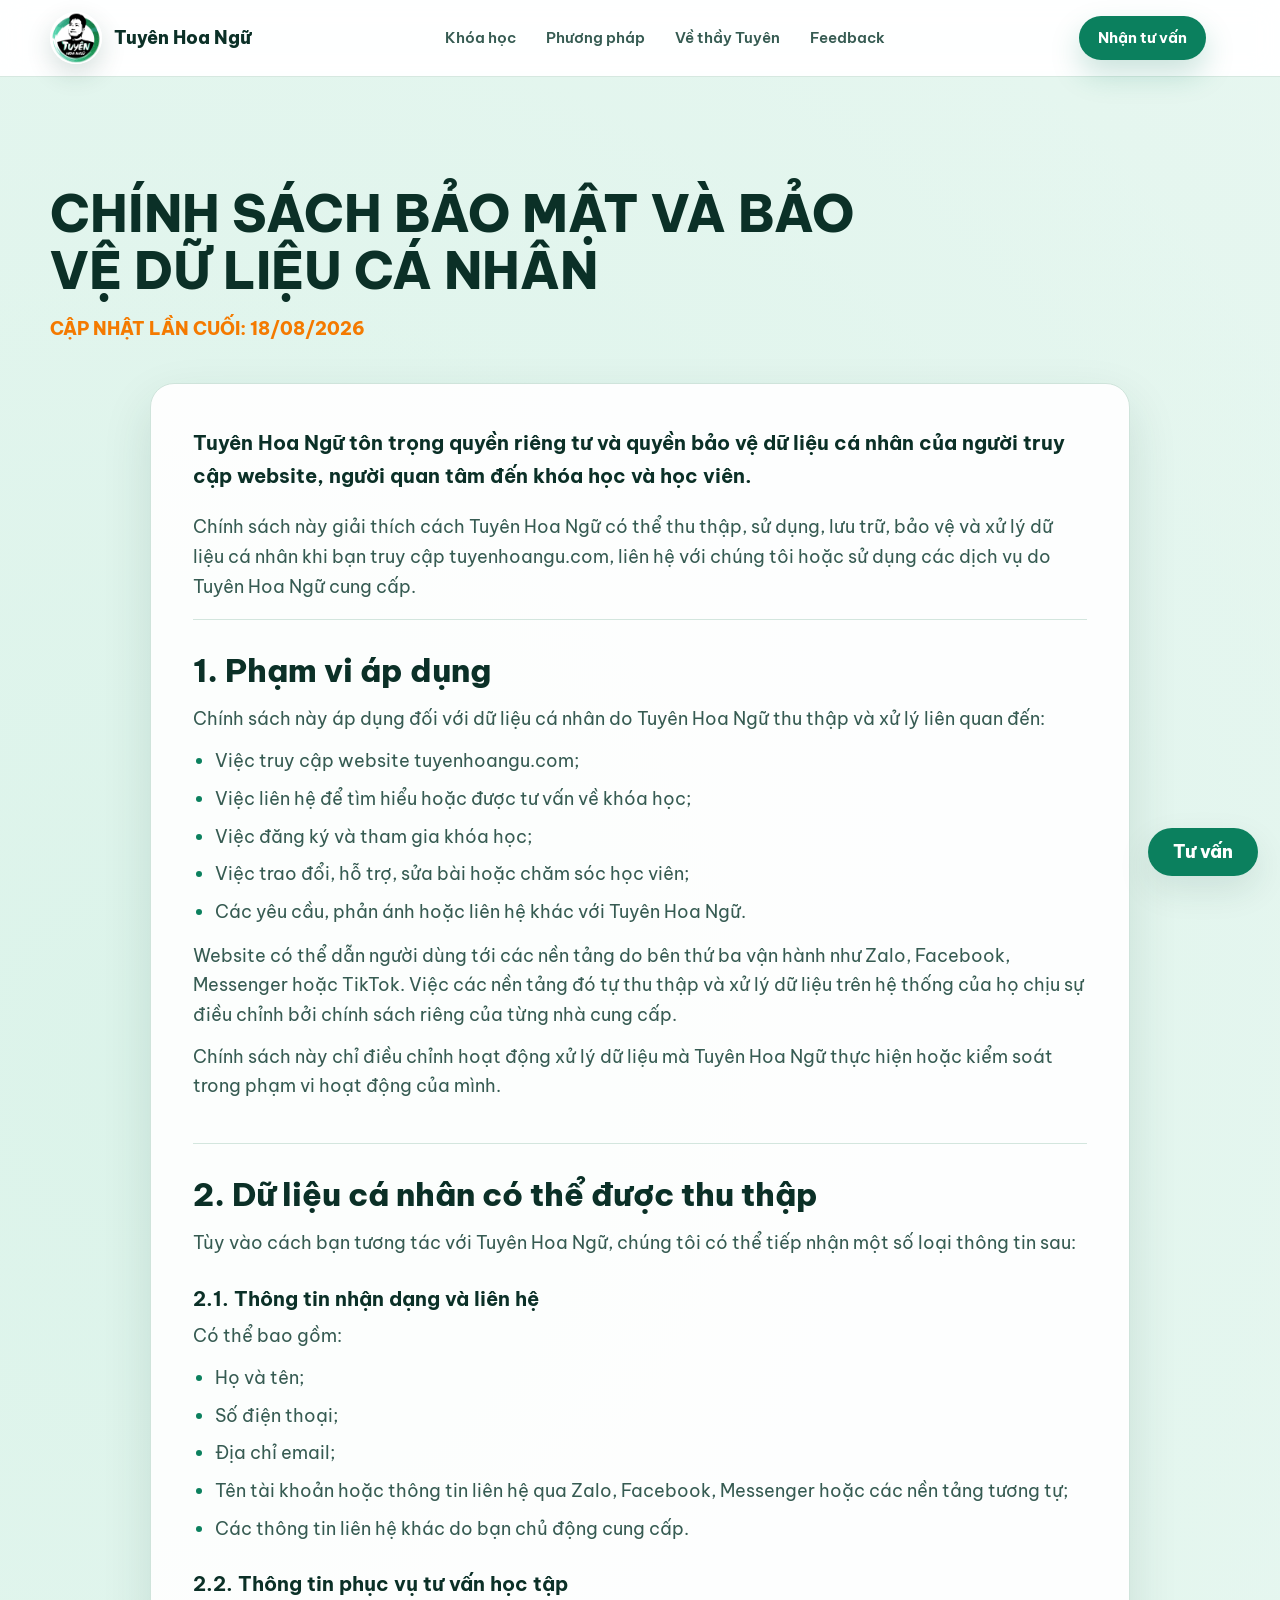
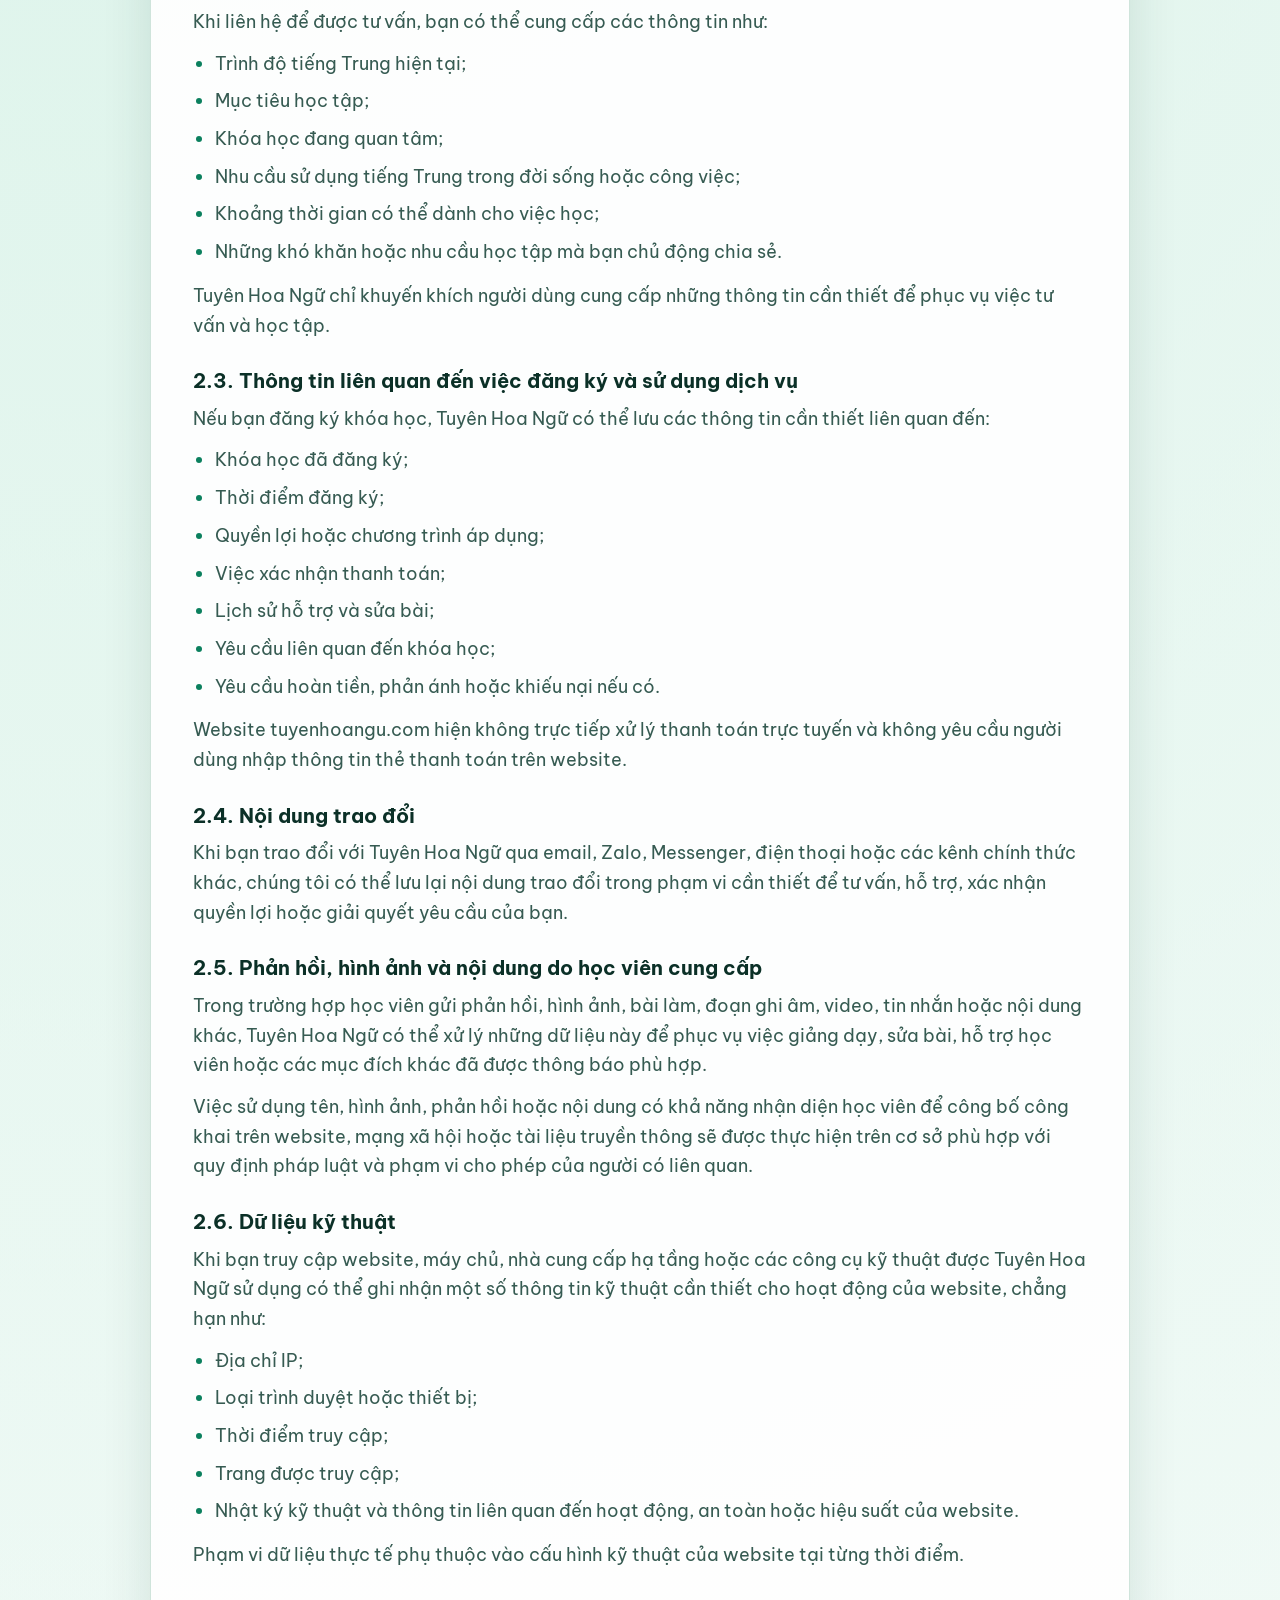
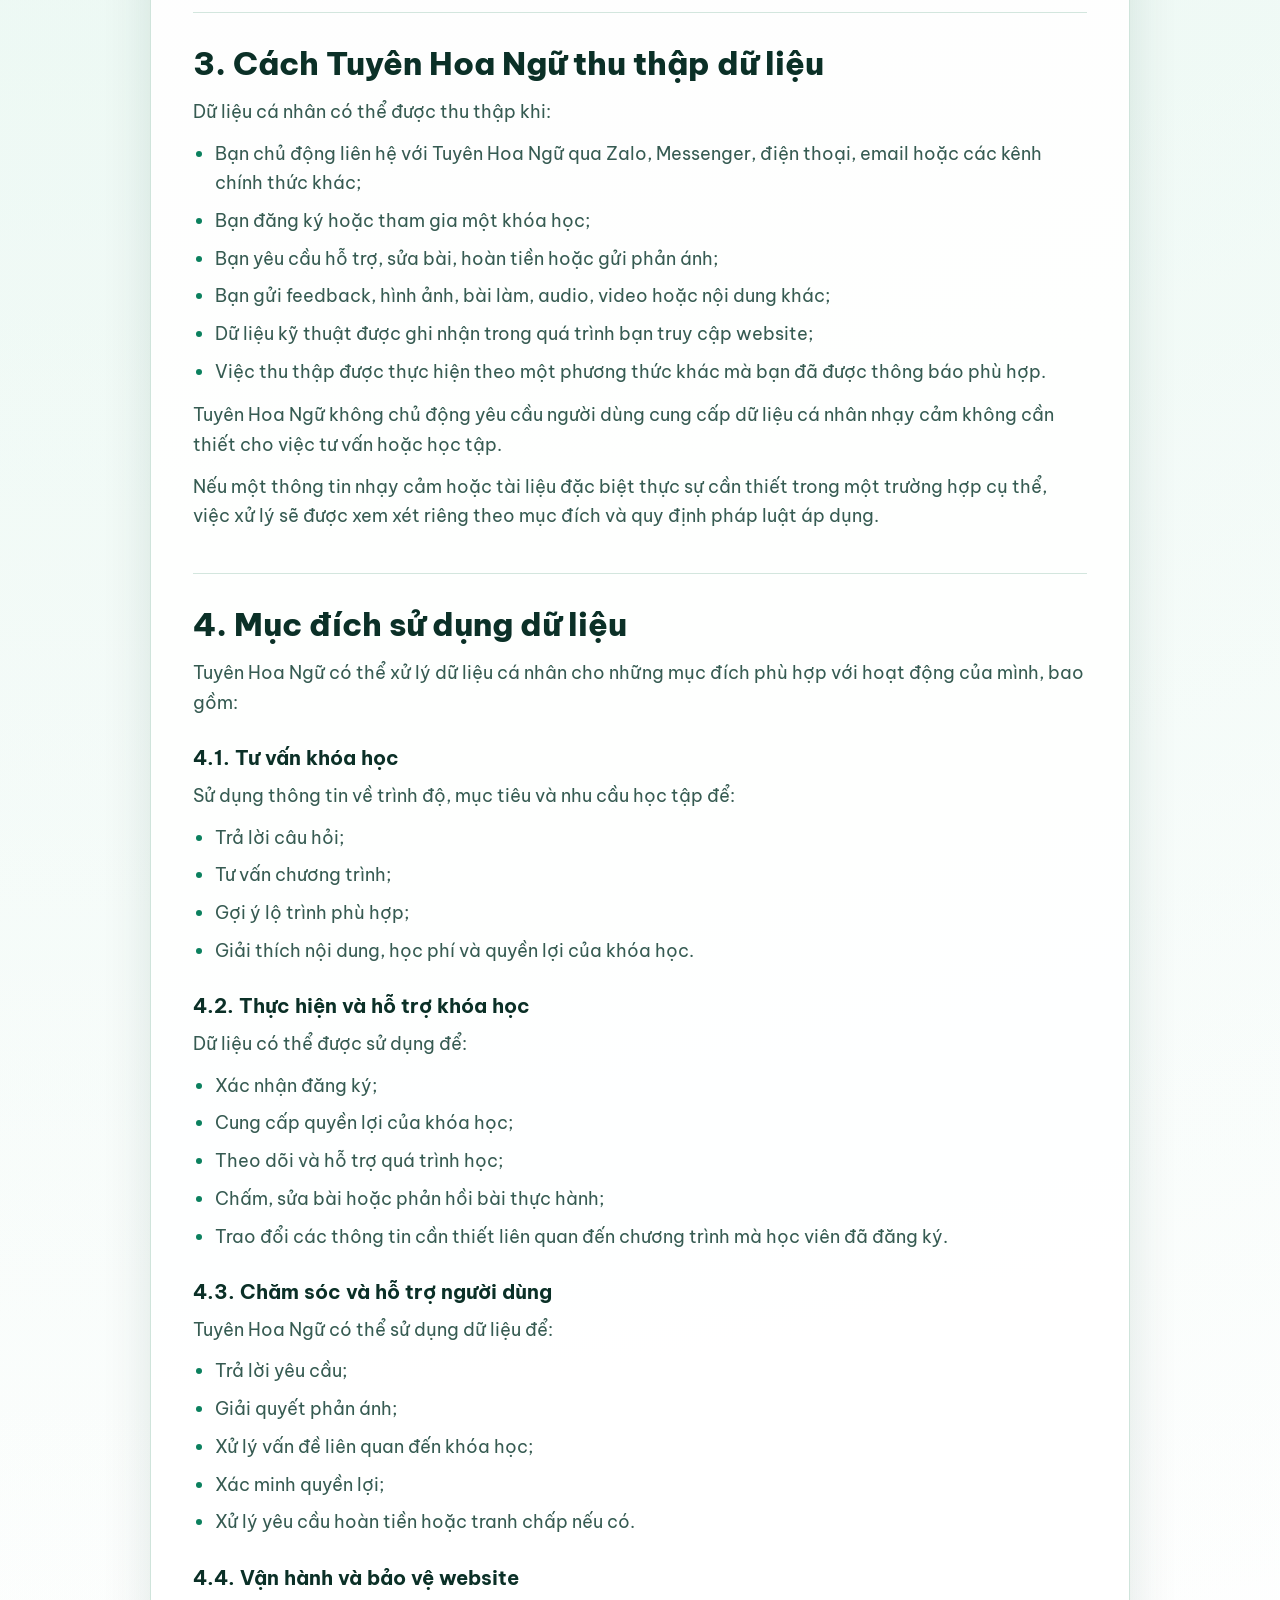
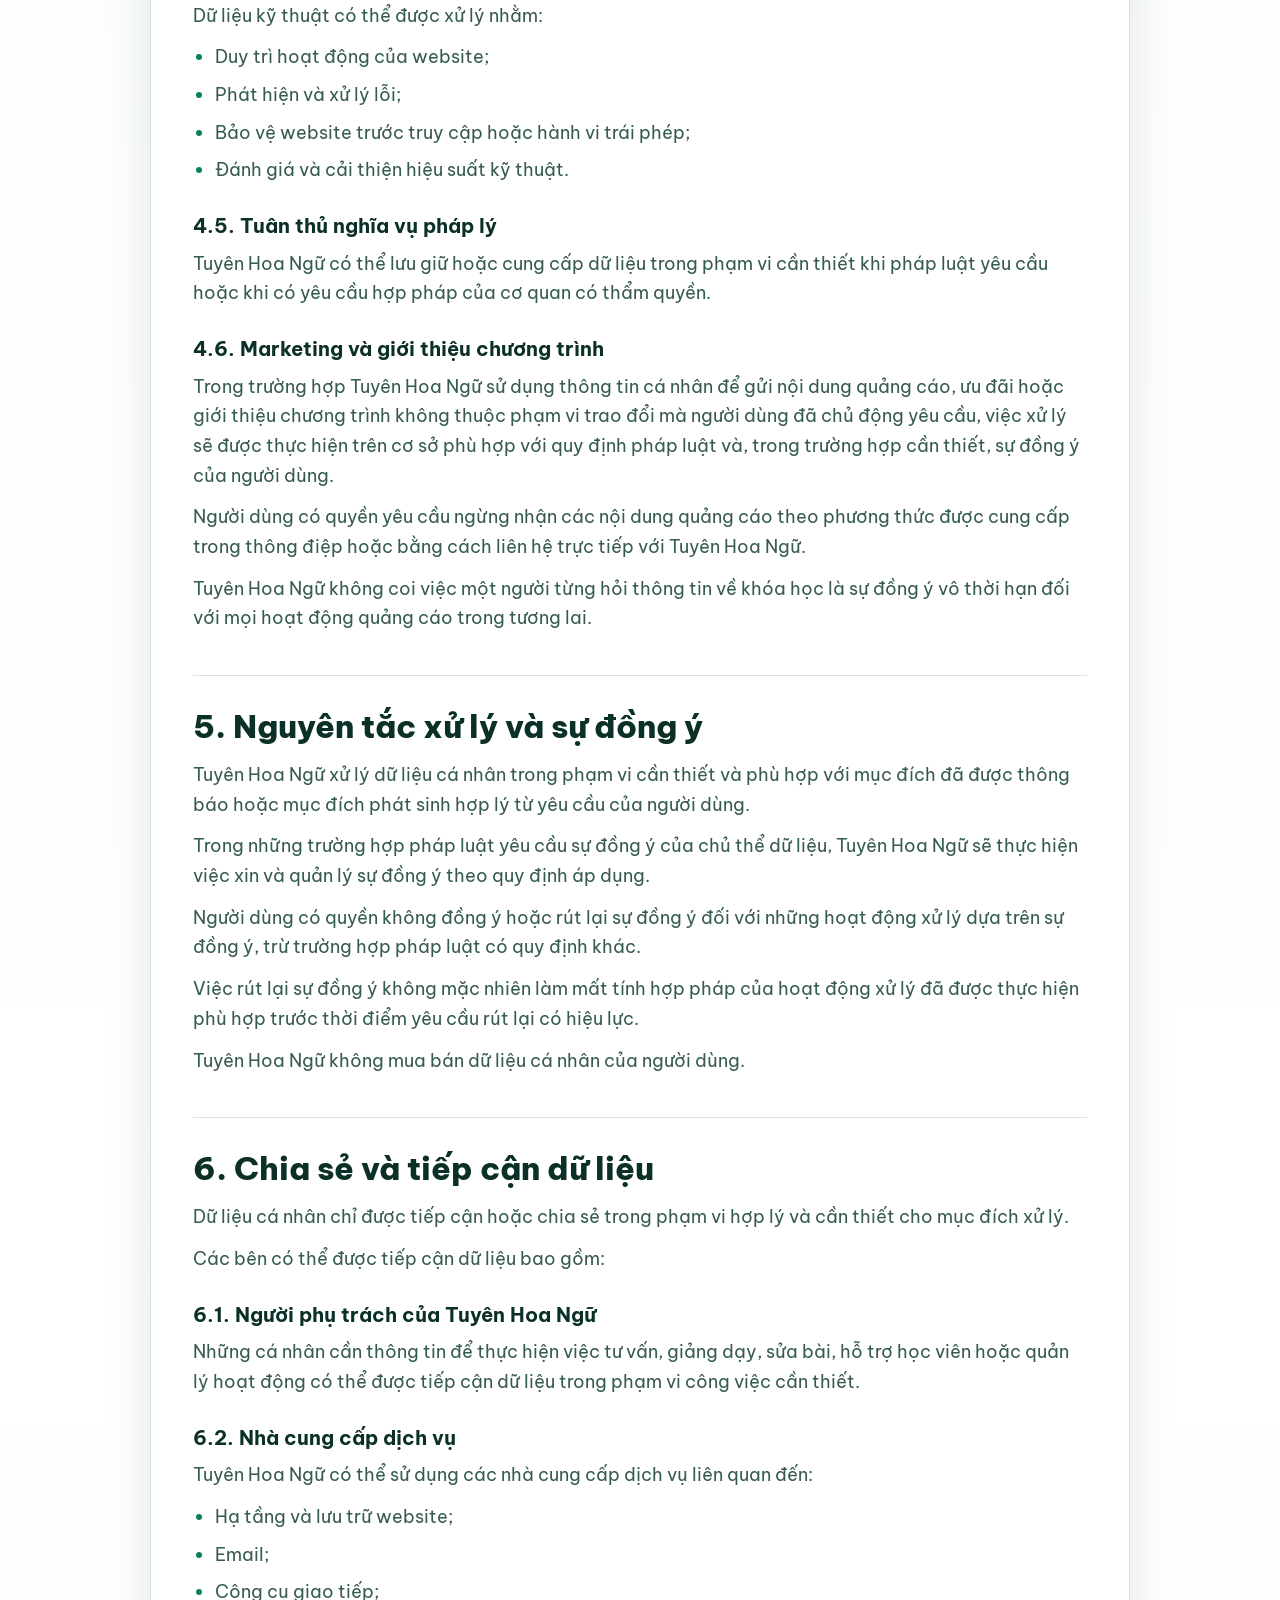
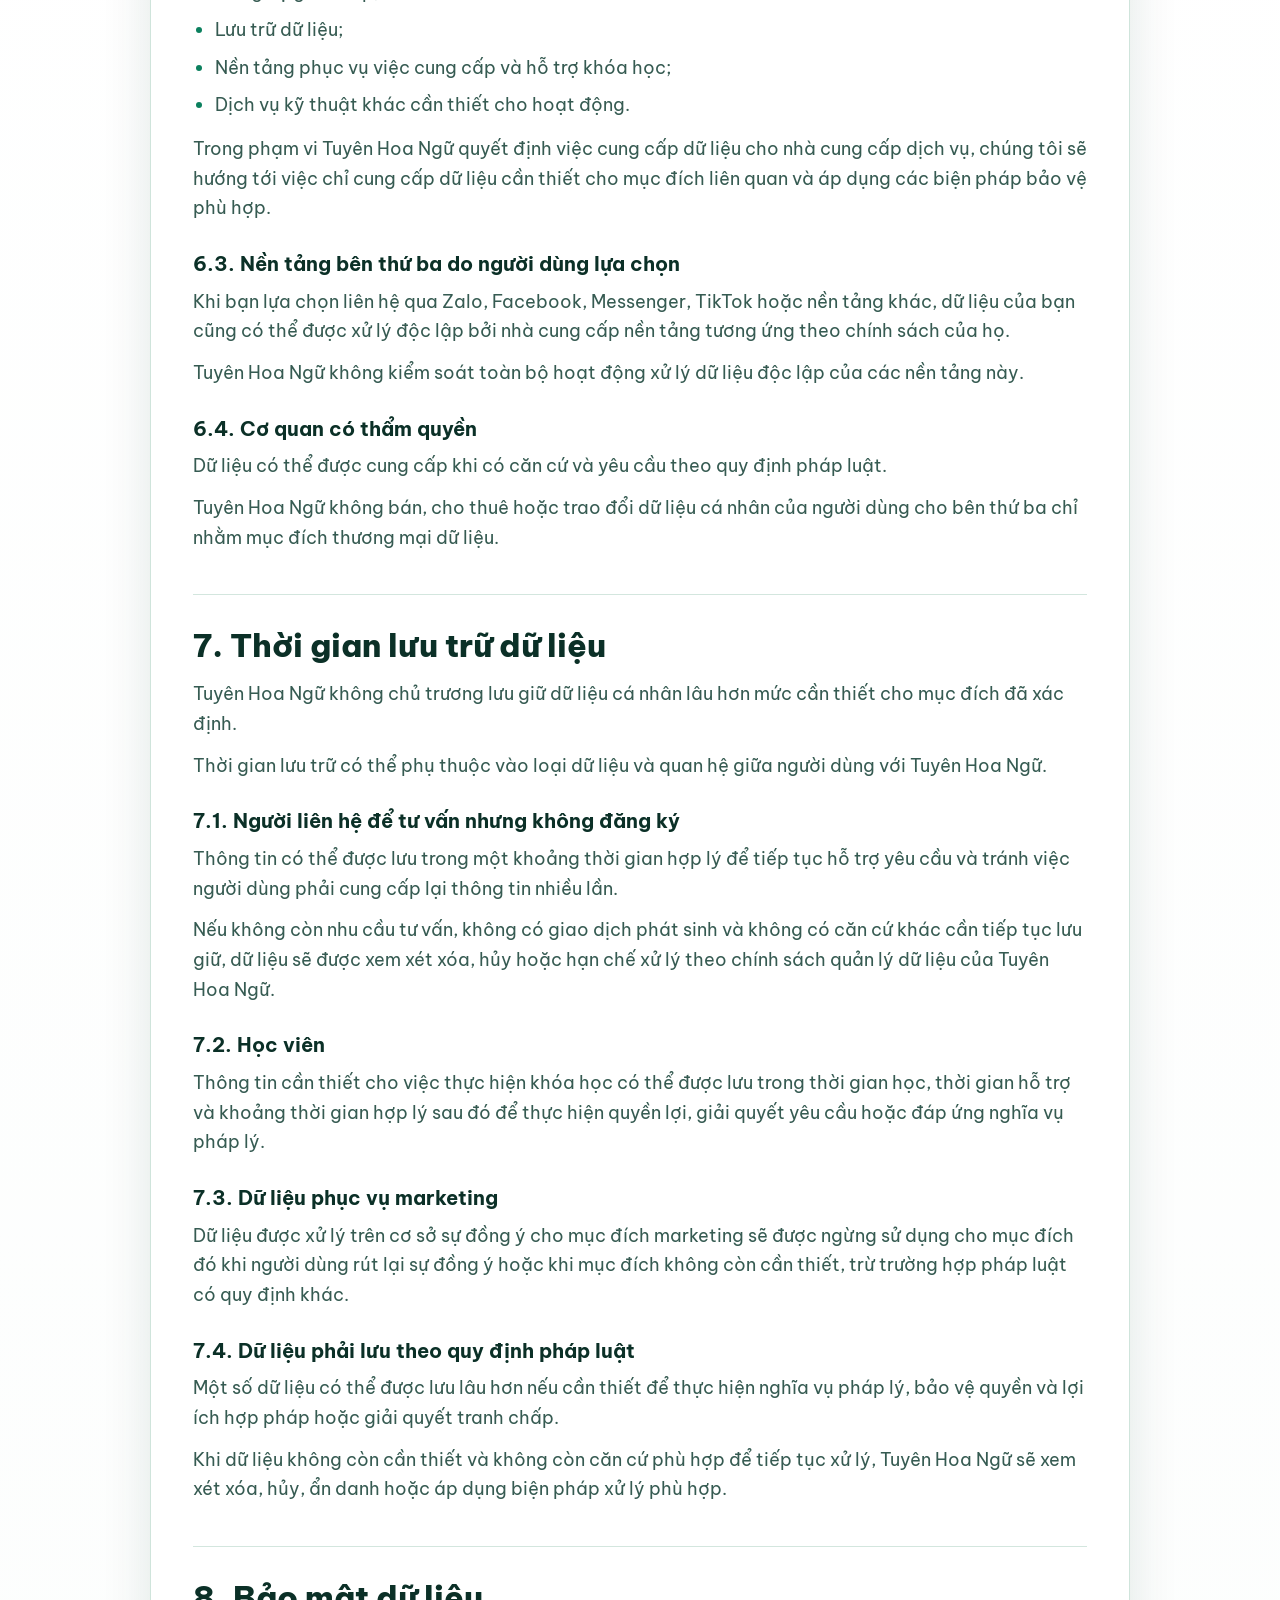
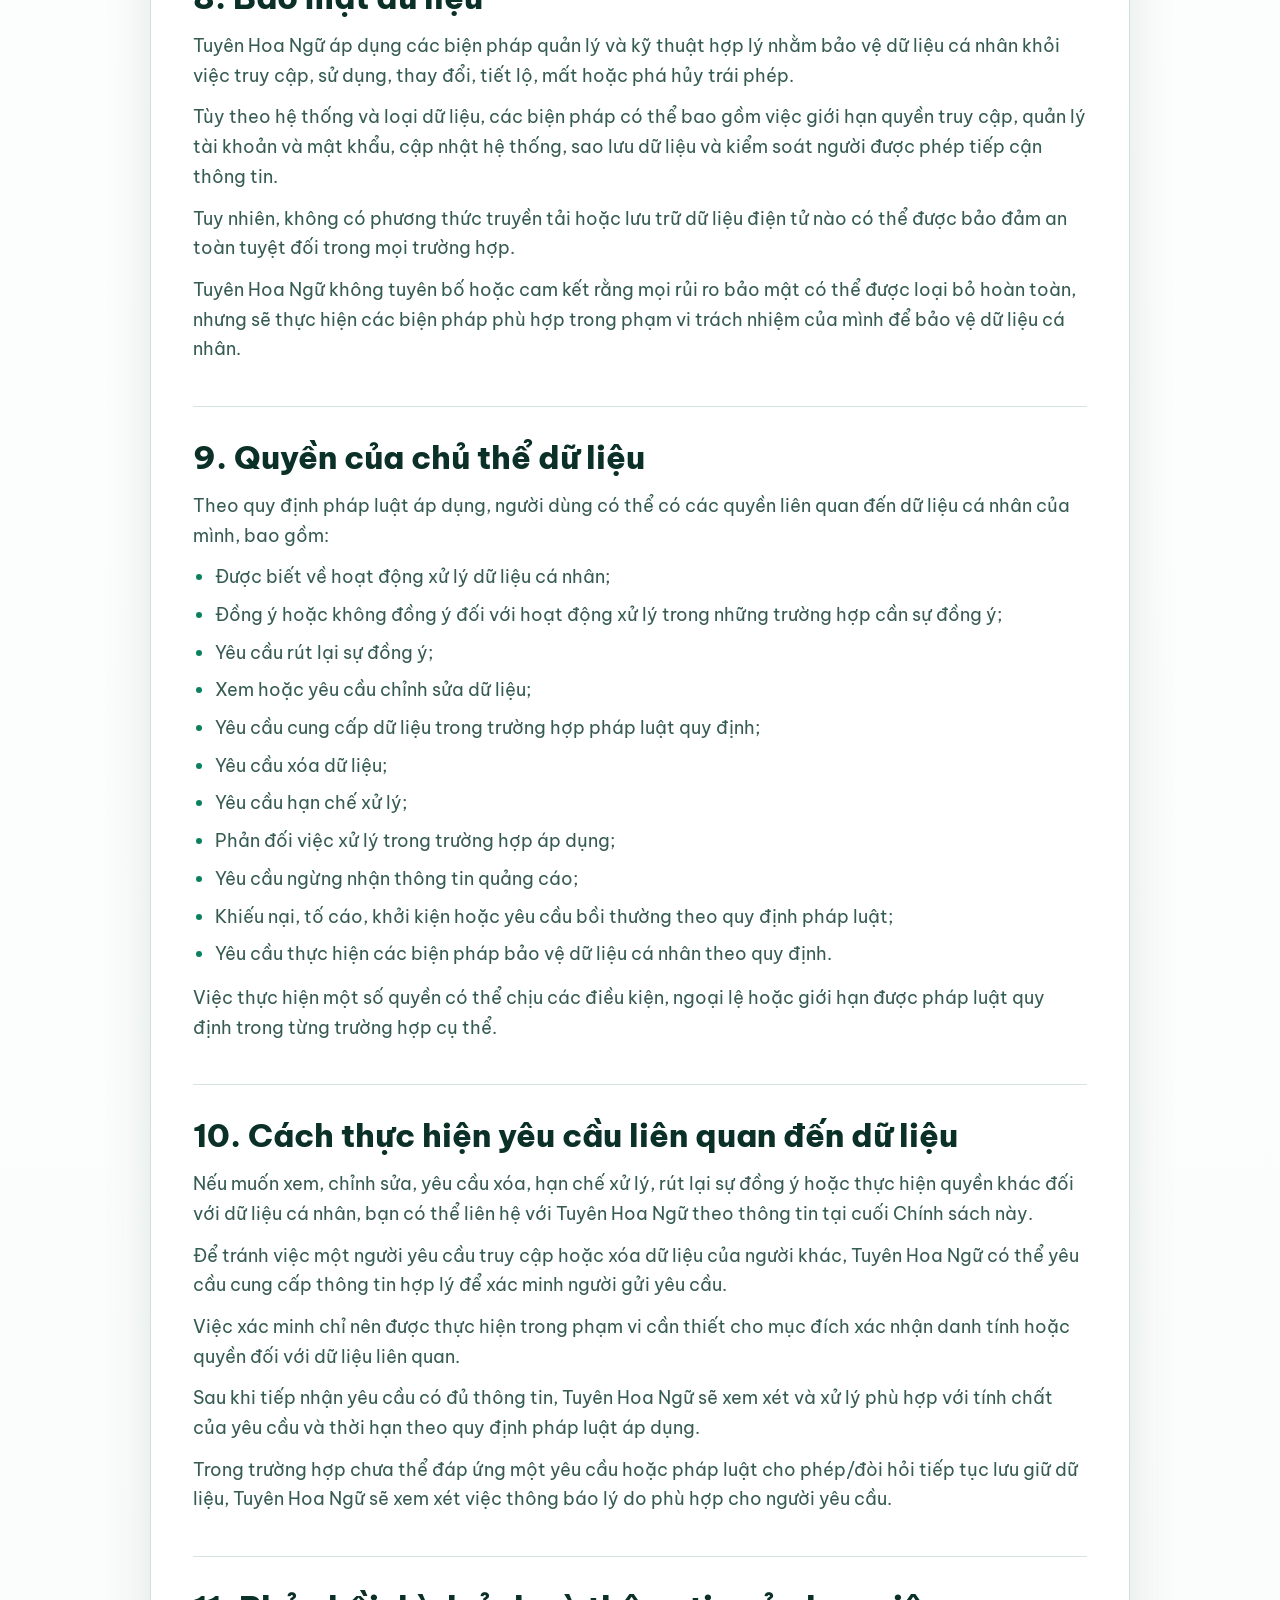
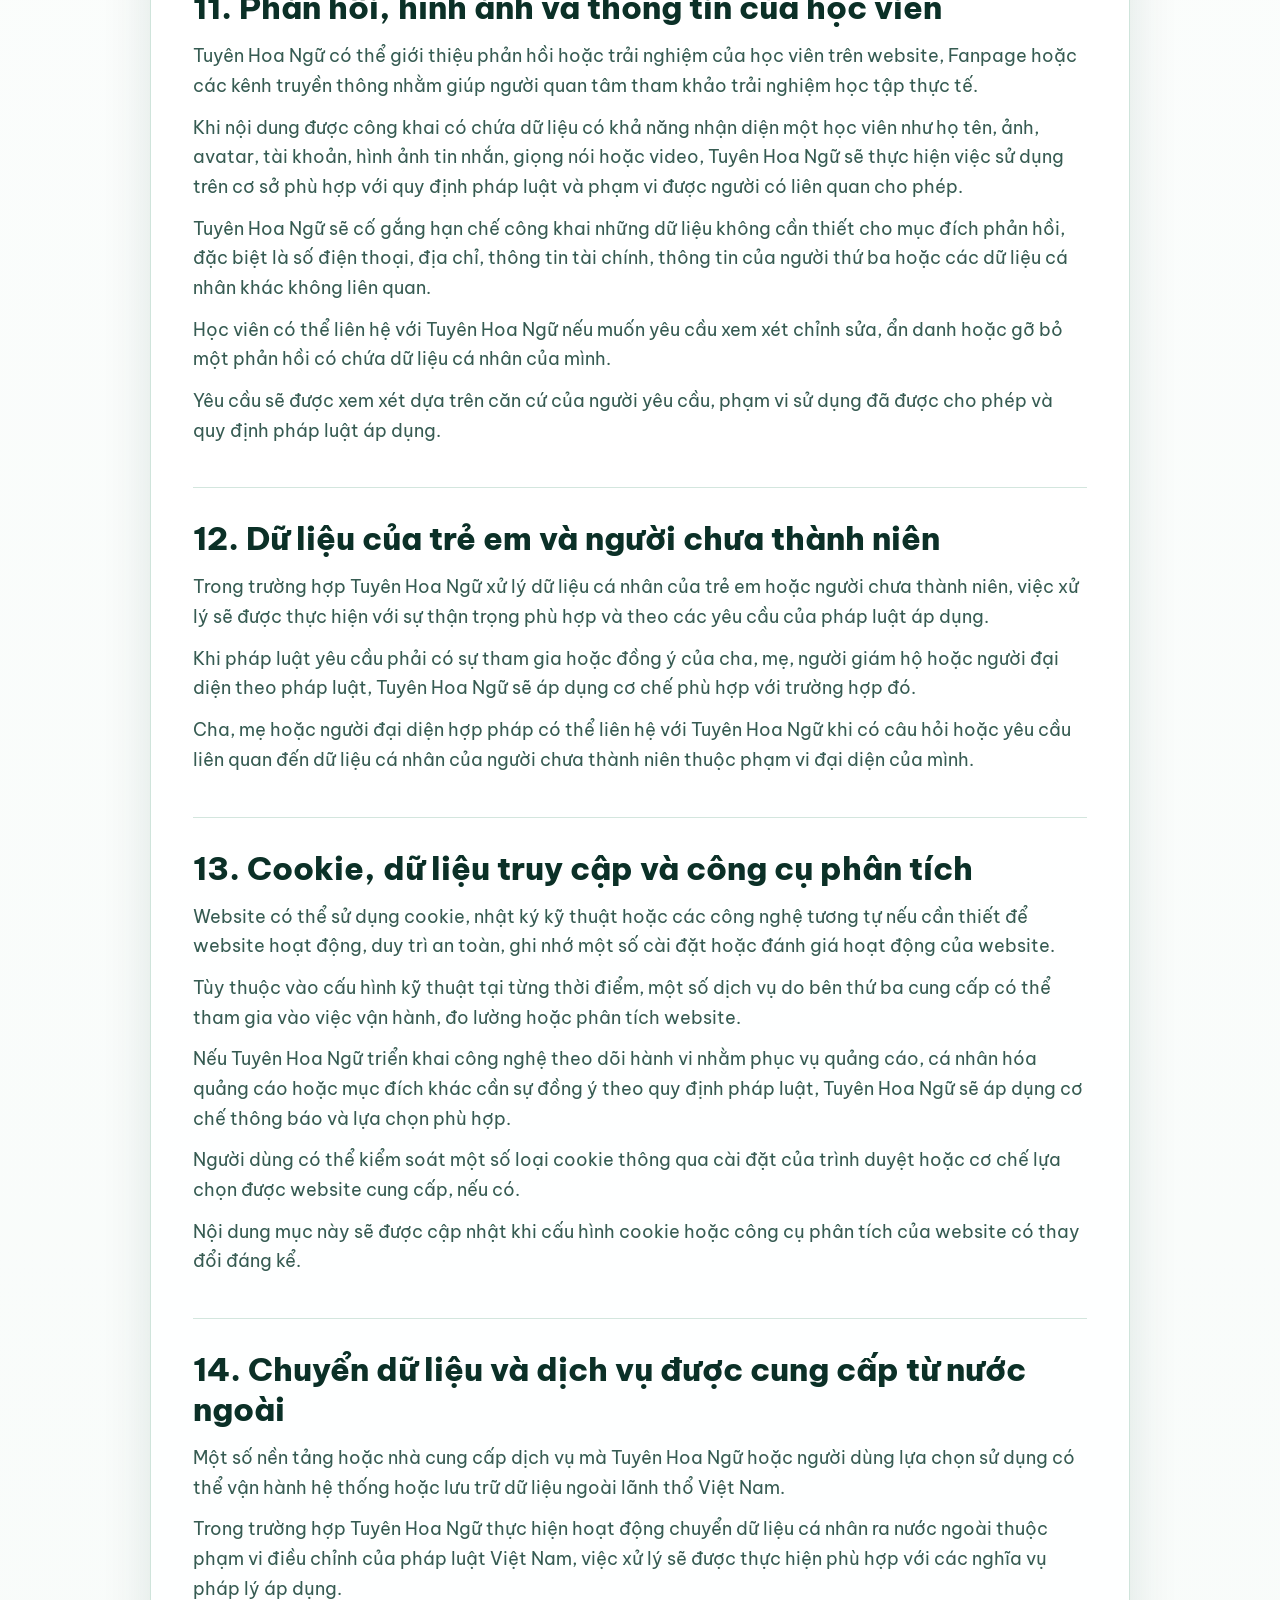
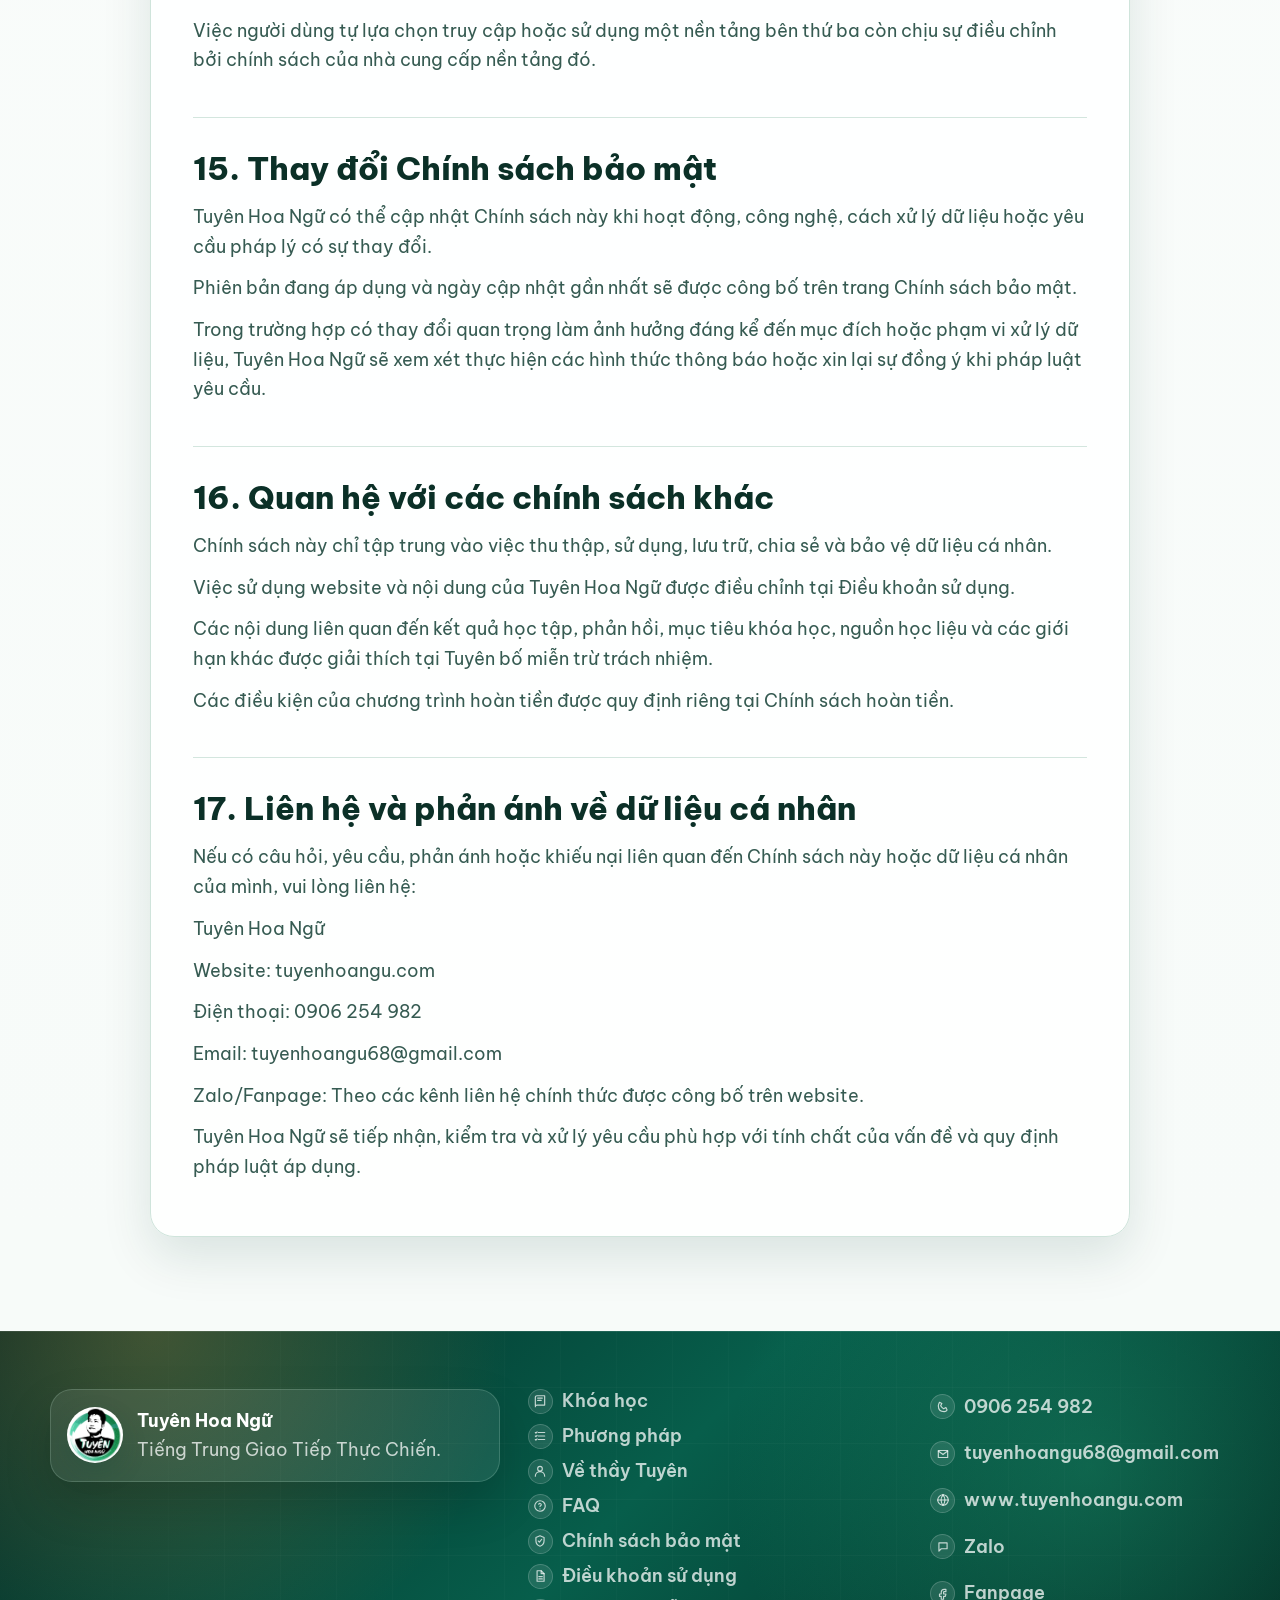
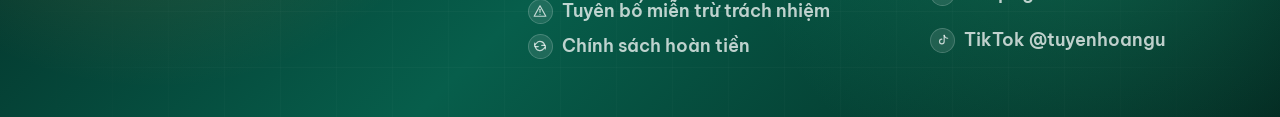
==== chinh-sach-bao-mat/index.html @ 4cf8e7b6 "Add privacy policy page" ====
<!doctype html>
<html lang="vi">
  <head>
    <meta charset="UTF-8" />
    <meta name="viewport" content="width=device-width, initial-scale=1.0" />
    <title>Chính Sách Bảo Mật Và Bảo Vệ Dữ Liệu Cá Nhân | Tuyên Hoa Ngữ</title>
    <meta
      name="description"
      content="Chính sách bảo mật và bảo vệ dữ liệu cá nhân của Tuyên Hoa Ngữ giải thích cách thu thập, sử dụng, lưu trữ, bảo vệ và xử lý dữ liệu cá nhân."
    />
    <link rel="canonical" href="https://tuyenhoangu.com/chinh-sach-bao-mat/" />
    <link rel="icon" href="/favicon.ico" sizes="any" />
    <link rel="icon" type="image/png" sizes="48x48" href="/favicon-48x48.png" />
    <link rel="icon" type="image/png" sizes="192x192" href="/favicon-192x192.png" />
    <link rel="apple-touch-icon" href="/apple-touch-icon.png" />
    <link rel="manifest" href="/site.webmanifest" />
    <meta name="theme-color" content="#0B805E" />
    <link rel="preconnect" href="https://fonts.googleapis.com" />
    <link rel="preconnect" href="https://fonts.gstatic.com" crossorigin />
    <link
      href="https://fonts.googleapis.com/css2?family=Be+Vietnam+Pro:wght@400;500;600;700;800&display=swap"
      rel="stylesheet"
    />
    <link rel="stylesheet" href="/styles.css?v=20260818-5" />
  </head>
  <body class="legal-page">
    <header class="site-header">
      <a class="brand" href="/">
        <img src="/brand/tuyen-hoa-ngu-logo.webp" alt="Logo Tuyên Hoa Ngữ" width="52" height="52" />
        <span>Tuyên Hoa Ngữ</span>
      </a>
      <nav class="main-nav" aria-label="Điều hướng chính">
        <a href="/#courses">Khóa học</a>
        <a href="/#method">Phương pháp</a>
        <a href="/#teacher">Về thầy Tuyên</a>
        <a href="/#feedback">Feedback</a>
      </nav>
      <a class="btn btn-primary btn-small" href="/#contact-options" data-consultation-cta data-interest="general">Nhận tư vấn</a>
      <button class="menu-toggle" type="button" aria-label="Mở menu" aria-expanded="false">
        <span></span><span></span><span></span>
      </button>
    </header>

    <div class="mobile-menu" aria-hidden="true">
      <div class="mobile-menu__panel">
        <div class="mobile-menu__top">
          <strong>Tuyên Hoa Ngữ</strong>
          <button class="menu-close" type="button" aria-label="Đóng menu">×</button>
        </div>
        <nav>
          <a href="/">Trang chủ</a>
          <a href="/#courses">Khóa học</a>
          <a href="/#method">Phương pháp</a>
          <a href="/#feedback">Feedback</a>
        </nav>
      </div>
    </div>

    <main>
      <section class="legal-hero section-shell">
        <h1>CHÍNH SÁCH BẢO MẬT VÀ BẢO VỆ DỮ LIỆU CÁ NHÂN</h1>
        <p>Cập nhật lần cuối: 18/08/2026</p>
      </section>

      <article class="legal-document section-shell">
        <p>Tuyên Hoa Ngữ tôn trọng quyền riêng tư và quyền bảo vệ dữ liệu cá nhân của người truy cập website, người quan tâm đến khóa học và học viên.</p>
        <p>Chính sách này giải thích cách Tuyên Hoa Ngữ có thể thu thập, sử dụng, lưu trữ, bảo vệ và xử lý dữ liệu cá nhân khi bạn truy cập tuyenhoangu.com, liên hệ với chúng tôi hoặc sử dụng các dịch vụ do Tuyên Hoa Ngữ cung cấp.</p>

        <section class="legal-section">
          <h2>1. Phạm vi áp dụng</h2>
          <p>Chính sách này áp dụng đối với dữ liệu cá nhân do Tuyên Hoa Ngữ thu thập và xử lý liên quan đến:</p>
          <ul class="legal-list">
            <li>Việc truy cập website tuyenhoangu.com;</li>
            <li>Việc liên hệ để tìm hiểu hoặc được tư vấn về khóa học;</li>
            <li>Việc đăng ký và tham gia khóa học;</li>
            <li>Việc trao đổi, hỗ trợ, sửa bài hoặc chăm sóc học viên;</li>
            <li>Các yêu cầu, phản ánh hoặc liên hệ khác với Tuyên Hoa Ngữ.</li>
          </ul>
          <p>Website có thể dẫn người dùng tới các nền tảng do bên thứ ba vận hành như Zalo, Facebook, Messenger hoặc TikTok. Việc các nền tảng đó tự thu thập và xử lý dữ liệu trên hệ thống của họ chịu sự điều chỉnh bởi chính sách riêng của từng nhà cung cấp.</p>
          <p>Chính sách này chỉ điều chỉnh hoạt động xử lý dữ liệu mà Tuyên Hoa Ngữ thực hiện hoặc kiểm soát trong phạm vi hoạt động của mình.</p>
        </section>

        <section class="legal-section">
          <h2>2. Dữ liệu cá nhân có thể được thu thập</h2>
          <p>Tùy vào cách bạn tương tác với Tuyên Hoa Ngữ, chúng tôi có thể tiếp nhận một số loại thông tin sau:</p>
          <h3>2.1. Thông tin nhận dạng và liên hệ</h3>
          <p>Có thể bao gồm:</p>
          <ul class="legal-list">
            <li>Họ và tên;</li>
            <li>Số điện thoại;</li>
            <li>Địa chỉ email;</li>
            <li>Tên tài khoản hoặc thông tin liên hệ qua Zalo, Facebook, Messenger hoặc các nền tảng tương tự;</li>
            <li>Các thông tin liên hệ khác do bạn chủ động cung cấp.</li>
          </ul>
          <h3>2.2. Thông tin phục vụ tư vấn học tập</h3>
          <p>Khi liên hệ để được tư vấn, bạn có thể cung cấp các thông tin như:</p>
          <ul class="legal-list">
            <li>Trình độ tiếng Trung hiện tại;</li>
            <li>Mục tiêu học tập;</li>
            <li>Khóa học đang quan tâm;</li>
            <li>Nhu cầu sử dụng tiếng Trung trong đời sống hoặc công việc;</li>
            <li>Khoảng thời gian có thể dành cho việc học;</li>
            <li>Những khó khăn hoặc nhu cầu học tập mà bạn chủ động chia sẻ.</li>
          </ul>
          <p>Tuyên Hoa Ngữ chỉ khuyến khích người dùng cung cấp những thông tin cần thiết để phục vụ việc tư vấn và học tập.</p>
          <h3>2.3. Thông tin liên quan đến việc đăng ký và sử dụng dịch vụ</h3>
          <p>Nếu bạn đăng ký khóa học, Tuyên Hoa Ngữ có thể lưu các thông tin cần thiết liên quan đến:</p>
          <ul class="legal-list">
            <li>Khóa học đã đăng ký;</li>
            <li>Thời điểm đăng ký;</li>
            <li>Quyền lợi hoặc chương trình áp dụng;</li>
            <li>Việc xác nhận thanh toán;</li>
            <li>Lịch sử hỗ trợ và sửa bài;</li>
            <li>Yêu cầu liên quan đến khóa học;</li>
            <li>Yêu cầu hoàn tiền, phản ánh hoặc khiếu nại nếu có.</li>
          </ul>
          <p>Website tuyenhoangu.com hiện không trực tiếp xử lý thanh toán trực tuyến và không yêu cầu người dùng nhập thông tin thẻ thanh toán trên website.</p>
          <h3>2.4. Nội dung trao đổi</h3>
          <p>Khi bạn trao đổi với Tuyên Hoa Ngữ qua email, Zalo, Messenger, điện thoại hoặc các kênh chính thức khác, chúng tôi có thể lưu lại nội dung trao đổi trong phạm vi cần thiết để tư vấn, hỗ trợ, xác nhận quyền lợi hoặc giải quyết yêu cầu của bạn.</p>
          <h3>2.5. Phản hồi, hình ảnh và nội dung do học viên cung cấp</h3>
          <p>Trong trường hợp học viên gửi phản hồi, hình ảnh, bài làm, đoạn ghi âm, video, tin nhắn hoặc nội dung khác, Tuyên Hoa Ngữ có thể xử lý những dữ liệu này để phục vụ việc giảng dạy, sửa bài, hỗ trợ học viên hoặc các mục đích khác đã được thông báo phù hợp.</p>
          <p>Việc sử dụng tên, hình ảnh, phản hồi hoặc nội dung có khả năng nhận diện học viên để công bố công khai trên website, mạng xã hội hoặc tài liệu truyền thông sẽ được thực hiện trên cơ sở phù hợp với quy định pháp luật và phạm vi cho phép của người có liên quan.</p>
          <h3>2.6. Dữ liệu kỹ thuật</h3>
          <p>Khi bạn truy cập website, máy chủ, nhà cung cấp hạ tầng hoặc các công cụ kỹ thuật được Tuyên Hoa Ngữ sử dụng có thể ghi nhận một số thông tin kỹ thuật cần thiết cho hoạt động của website, chẳng hạn như:</p>
          <ul class="legal-list">
            <li>Địa chỉ IP;</li>
            <li>Loại trình duyệt hoặc thiết bị;</li>
            <li>Thời điểm truy cập;</li>
            <li>Trang được truy cập;</li>
            <li>Nhật ký kỹ thuật và thông tin liên quan đến hoạt động, an toàn hoặc hiệu suất của website.</li>
          </ul>
          <p>Phạm vi dữ liệu thực tế phụ thuộc vào cấu hình kỹ thuật của website tại từng thời điểm.</p>
        </section>

        <section class="legal-section">
          <h2>3. Cách Tuyên Hoa Ngữ thu thập dữ liệu</h2>
          <p>Dữ liệu cá nhân có thể được thu thập khi:</p>
          <ul class="legal-list">
            <li>Bạn chủ động liên hệ với Tuyên Hoa Ngữ qua Zalo, Messenger, điện thoại, email hoặc các kênh chính thức khác;</li>
            <li>Bạn đăng ký hoặc tham gia một khóa học;</li>
            <li>Bạn yêu cầu hỗ trợ, sửa bài, hoàn tiền hoặc gửi phản ánh;</li>
            <li>Bạn gửi feedback, hình ảnh, bài làm, audio, video hoặc nội dung khác;</li>
            <li>Dữ liệu kỹ thuật được ghi nhận trong quá trình bạn truy cập website;</li>
            <li>Việc thu thập được thực hiện theo một phương thức khác mà bạn đã được thông báo phù hợp.</li>
          </ul>
          <p>Tuyên Hoa Ngữ không chủ động yêu cầu người dùng cung cấp dữ liệu cá nhân nhạy cảm không cần thiết cho việc tư vấn hoặc học tập.</p>
          <p>Nếu một thông tin nhạy cảm hoặc tài liệu đặc biệt thực sự cần thiết trong một trường hợp cụ thể, việc xử lý sẽ được xem xét riêng theo mục đích và quy định pháp luật áp dụng.</p>
        </section>

        <section class="legal-section">
          <h2>4. Mục đích sử dụng dữ liệu</h2>
          <p>Tuyên Hoa Ngữ có thể xử lý dữ liệu cá nhân cho những mục đích phù hợp với hoạt động của mình, bao gồm:</p>
          <h3>4.1. Tư vấn khóa học</h3>
          <p>Sử dụng thông tin về trình độ, mục tiêu và nhu cầu học tập để:</p>
          <ul class="legal-list">
            <li>Trả lời câu hỏi;</li>
            <li>Tư vấn chương trình;</li>
            <li>Gợi ý lộ trình phù hợp;</li>
            <li>Giải thích nội dung, học phí và quyền lợi của khóa học.</li>
          </ul>
          <h3>4.2. Thực hiện và hỗ trợ khóa học</h3>
          <p>Dữ liệu có thể được sử dụng để:</p>
          <ul class="legal-list">
            <li>Xác nhận đăng ký;</li>
            <li>Cung cấp quyền lợi của khóa học;</li>
            <li>Theo dõi và hỗ trợ quá trình học;</li>
            <li>Chấm, sửa bài hoặc phản hồi bài thực hành;</li>
            <li>Trao đổi các thông tin cần thiết liên quan đến chương trình mà học viên đã đăng ký.</li>
          </ul>
          <h3>4.3. Chăm sóc và hỗ trợ người dùng</h3>
          <p>Tuyên Hoa Ngữ có thể sử dụng dữ liệu để:</p>
          <ul class="legal-list">
            <li>Trả lời yêu cầu;</li>
            <li>Giải quyết phản ánh;</li>
            <li>Xử lý vấn đề liên quan đến khóa học;</li>
            <li>Xác minh quyền lợi;</li>
            <li>Xử lý yêu cầu hoàn tiền hoặc tranh chấp nếu có.</li>
          </ul>
          <h3>4.4. Vận hành và bảo vệ website</h3>
          <p>Dữ liệu kỹ thuật có thể được xử lý nhằm:</p>
          <ul class="legal-list">
            <li>Duy trì hoạt động của website;</li>
            <li>Phát hiện và xử lý lỗi;</li>
            <li>Bảo vệ website trước truy cập hoặc hành vi trái phép;</li>
            <li>Đánh giá và cải thiện hiệu suất kỹ thuật.</li>
          </ul>
          <h3>4.5. Tuân thủ nghĩa vụ pháp lý</h3>
          <p>Tuyên Hoa Ngữ có thể lưu giữ hoặc cung cấp dữ liệu trong phạm vi cần thiết khi pháp luật yêu cầu hoặc khi có yêu cầu hợp pháp của cơ quan có thẩm quyền.</p>
          <h3>4.6. Marketing và giới thiệu chương trình</h3>
          <p>Trong trường hợp Tuyên Hoa Ngữ sử dụng thông tin cá nhân để gửi nội dung quảng cáo, ưu đãi hoặc giới thiệu chương trình không thuộc phạm vi trao đổi mà người dùng đã chủ động yêu cầu, việc xử lý sẽ được thực hiện trên cơ sở phù hợp với quy định pháp luật và, trong trường hợp cần thiết, sự đồng ý của người dùng.</p>
          <p>Người dùng có quyền yêu cầu ngừng nhận các nội dung quảng cáo theo phương thức được cung cấp trong thông điệp hoặc bằng cách liên hệ trực tiếp với Tuyên Hoa Ngữ.</p>
          <p>Tuyên Hoa Ngữ không coi việc một người từng hỏi thông tin về khóa học là sự đồng ý vô thời hạn đối với mọi hoạt động quảng cáo trong tương lai.</p>
        </section>

        <section class="legal-section">
          <h2>5. Nguyên tắc xử lý và sự đồng ý</h2>
          <p>Tuyên Hoa Ngữ xử lý dữ liệu cá nhân trong phạm vi cần thiết và phù hợp với mục đích đã được thông báo hoặc mục đích phát sinh hợp lý từ yêu cầu của người dùng.</p>
          <p>Trong những trường hợp pháp luật yêu cầu sự đồng ý của chủ thể dữ liệu, Tuyên Hoa Ngữ sẽ thực hiện việc xin và quản lý sự đồng ý theo quy định áp dụng.</p>
          <p>Người dùng có quyền không đồng ý hoặc rút lại sự đồng ý đối với những hoạt động xử lý dựa trên sự đồng ý, trừ trường hợp pháp luật có quy định khác.</p>
          <p>Việc rút lại sự đồng ý không mặc nhiên làm mất tính hợp pháp của hoạt động xử lý đã được thực hiện phù hợp trước thời điểm yêu cầu rút lại có hiệu lực.</p>
          <p>Tuyên Hoa Ngữ không mua bán dữ liệu cá nhân của người dùng.</p>
        </section>

        <section class="legal-section">
          <h2>6. Chia sẻ và tiếp cận dữ liệu</h2>
          <p>Dữ liệu cá nhân chỉ được tiếp cận hoặc chia sẻ trong phạm vi hợp lý và cần thiết cho mục đích xử lý.</p>
          <p>Các bên có thể được tiếp cận dữ liệu bao gồm:</p>
          <h3>6.1. Người phụ trách của Tuyên Hoa Ngữ</h3>
          <p>Những cá nhân cần thông tin để thực hiện việc tư vấn, giảng dạy, sửa bài, hỗ trợ học viên hoặc quản lý hoạt động có thể được tiếp cận dữ liệu trong phạm vi công việc cần thiết.</p>
          <h3>6.2. Nhà cung cấp dịch vụ</h3>
          <p>Tuyên Hoa Ngữ có thể sử dụng các nhà cung cấp dịch vụ liên quan đến:</p>
          <ul class="legal-list">
            <li>Hạ tầng và lưu trữ website;</li>
            <li>Email;</li>
            <li>Công cụ giao tiếp;</li>
            <li>Lưu trữ dữ liệu;</li>
            <li>Nền tảng phục vụ việc cung cấp và hỗ trợ khóa học;</li>
            <li>Dịch vụ kỹ thuật khác cần thiết cho hoạt động.</li>
          </ul>
          <p>Trong phạm vi Tuyên Hoa Ngữ quyết định việc cung cấp dữ liệu cho nhà cung cấp dịch vụ, chúng tôi sẽ hướng tới việc chỉ cung cấp dữ liệu cần thiết cho mục đích liên quan và áp dụng các biện pháp bảo vệ phù hợp.</p>
          <h3>6.3. Nền tảng bên thứ ba do người dùng lựa chọn</h3>
          <p>Khi bạn lựa chọn liên hệ qua Zalo, Facebook, Messenger, TikTok hoặc nền tảng khác, dữ liệu của bạn cũng có thể được xử lý độc lập bởi nhà cung cấp nền tảng tương ứng theo chính sách của họ.</p>
          <p>Tuyên Hoa Ngữ không kiểm soát toàn bộ hoạt động xử lý dữ liệu độc lập của các nền tảng này.</p>
          <h3>6.4. Cơ quan có thẩm quyền</h3>
          <p>Dữ liệu có thể được cung cấp khi có căn cứ và yêu cầu theo quy định pháp luật.</p>
          <p>Tuyên Hoa Ngữ không bán, cho thuê hoặc trao đổi dữ liệu cá nhân của người dùng cho bên thứ ba chỉ nhằm mục đích thương mại dữ liệu.</p>
        </section>

        <section class="legal-section">
          <h2>7. Thời gian lưu trữ dữ liệu</h2>
          <p>Tuyên Hoa Ngữ không chủ trương lưu giữ dữ liệu cá nhân lâu hơn mức cần thiết cho mục đích đã xác định.</p>
          <p>Thời gian lưu trữ có thể phụ thuộc vào loại dữ liệu và quan hệ giữa người dùng với Tuyên Hoa Ngữ.</p>
          <h3>7.1. Người liên hệ để tư vấn nhưng không đăng ký</h3>
          <p>Thông tin có thể được lưu trong một khoảng thời gian hợp lý để tiếp tục hỗ trợ yêu cầu và tránh việc người dùng phải cung cấp lại thông tin nhiều lần.</p>
          <p>Nếu không còn nhu cầu tư vấn, không có giao dịch phát sinh và không có căn cứ khác cần tiếp tục lưu giữ, dữ liệu sẽ được xem xét xóa, hủy hoặc hạn chế xử lý theo chính sách quản lý dữ liệu của Tuyên Hoa Ngữ.</p>
          <h3>7.2. Học viên</h3>
          <p>Thông tin cần thiết cho việc thực hiện khóa học có thể được lưu trong thời gian học, thời gian hỗ trợ và khoảng thời gian hợp lý sau đó để thực hiện quyền lợi, giải quyết yêu cầu hoặc đáp ứng nghĩa vụ pháp lý.</p>
          <h3>7.3. Dữ liệu phục vụ marketing</h3>
          <p>Dữ liệu được xử lý trên cơ sở sự đồng ý cho mục đích marketing sẽ được ngừng sử dụng cho mục đích đó khi người dùng rút lại sự đồng ý hoặc khi mục đích không còn cần thiết, trừ trường hợp pháp luật có quy định khác.</p>
          <h3>7.4. Dữ liệu phải lưu theo quy định pháp luật</h3>
          <p>Một số dữ liệu có thể được lưu lâu hơn nếu cần thiết để thực hiện nghĩa vụ pháp lý, bảo vệ quyền và lợi ích hợp pháp hoặc giải quyết tranh chấp.</p>
          <p>Khi dữ liệu không còn cần thiết và không còn căn cứ phù hợp để tiếp tục xử lý, Tuyên Hoa Ngữ sẽ xem xét xóa, hủy, ẩn danh hoặc áp dụng biện pháp xử lý phù hợp.</p>
        </section>

        <section class="legal-section">
          <h2>8. Bảo mật dữ liệu</h2>
          <p>Tuyên Hoa Ngữ áp dụng các biện pháp quản lý và kỹ thuật hợp lý nhằm bảo vệ dữ liệu cá nhân khỏi việc truy cập, sử dụng, thay đổi, tiết lộ, mất hoặc phá hủy trái phép.</p>
          <p>Tùy theo hệ thống và loại dữ liệu, các biện pháp có thể bao gồm việc giới hạn quyền truy cập, quản lý tài khoản và mật khẩu, cập nhật hệ thống, sao lưu dữ liệu và kiểm soát người được phép tiếp cận thông tin.</p>
          <p>Tuy nhiên, không có phương thức truyền tải hoặc lưu trữ dữ liệu điện tử nào có thể được bảo đảm an toàn tuyệt đối trong mọi trường hợp.</p>
          <p>Tuyên Hoa Ngữ không tuyên bố hoặc cam kết rằng mọi rủi ro bảo mật có thể được loại bỏ hoàn toàn, nhưng sẽ thực hiện các biện pháp phù hợp trong phạm vi trách nhiệm của mình để bảo vệ dữ liệu cá nhân.</p>
        </section>

        <section class="legal-section">
          <h2>9. Quyền của chủ thể dữ liệu</h2>
          <p>Theo quy định pháp luật áp dụng, người dùng có thể có các quyền liên quan đến dữ liệu cá nhân của mình, bao gồm:</p>
          <ul class="legal-list">
            <li>Được biết về hoạt động xử lý dữ liệu cá nhân;</li>
            <li>Đồng ý hoặc không đồng ý đối với hoạt động xử lý trong những trường hợp cần sự đồng ý;</li>
            <li>Yêu cầu rút lại sự đồng ý;</li>
            <li>Xem hoặc yêu cầu chỉnh sửa dữ liệu;</li>
            <li>Yêu cầu cung cấp dữ liệu trong trường hợp pháp luật quy định;</li>
            <li>Yêu cầu xóa dữ liệu;</li>
            <li>Yêu cầu hạn chế xử lý;</li>
            <li>Phản đối việc xử lý trong trường hợp áp dụng;</li>
            <li>Yêu cầu ngừng nhận thông tin quảng cáo;</li>
            <li>Khiếu nại, tố cáo, khởi kiện hoặc yêu cầu bồi thường theo quy định pháp luật;</li>
            <li>Yêu cầu thực hiện các biện pháp bảo vệ dữ liệu cá nhân theo quy định.</li>
          </ul>
          <p>Việc thực hiện một số quyền có thể chịu các điều kiện, ngoại lệ hoặc giới hạn được pháp luật quy định trong từng trường hợp cụ thể.</p>
        </section>

        <section class="legal-section">
          <h2>10. Cách thực hiện yêu cầu liên quan đến dữ liệu</h2>
          <p>Nếu muốn xem, chỉnh sửa, yêu cầu xóa, hạn chế xử lý, rút lại sự đồng ý hoặc thực hiện quyền khác đối với dữ liệu cá nhân, bạn có thể liên hệ với Tuyên Hoa Ngữ theo thông tin tại cuối Chính sách này.</p>
          <p>Để tránh việc một người yêu cầu truy cập hoặc xóa dữ liệu của người khác, Tuyên Hoa Ngữ có thể yêu cầu cung cấp thông tin hợp lý để xác minh người gửi yêu cầu.</p>
          <p>Việc xác minh chỉ nên được thực hiện trong phạm vi cần thiết cho mục đích xác nhận danh tính hoặc quyền đối với dữ liệu liên quan.</p>
          <p>Sau khi tiếp nhận yêu cầu có đủ thông tin, Tuyên Hoa Ngữ sẽ xem xét và xử lý phù hợp với tính chất của yêu cầu và thời hạn theo quy định pháp luật áp dụng.</p>
          <p>Trong trường hợp chưa thể đáp ứng một yêu cầu hoặc pháp luật cho phép/đòi hỏi tiếp tục lưu giữ dữ liệu, Tuyên Hoa Ngữ sẽ xem xét việc thông báo lý do phù hợp cho người yêu cầu.</p>
        </section>

        <section class="legal-section">
          <h2>11. Phản hồi, hình ảnh và thông tin của học viên</h2>
          <p>Tuyên Hoa Ngữ có thể giới thiệu phản hồi hoặc trải nghiệm của học viên trên website, Fanpage hoặc các kênh truyền thông nhằm giúp người quan tâm tham khảo trải nghiệm học tập thực tế.</p>
          <p>Khi nội dung được công khai có chứa dữ liệu có khả năng nhận diện một học viên như họ tên, ảnh, avatar, tài khoản, hình ảnh tin nhắn, giọng nói hoặc video, Tuyên Hoa Ngữ sẽ thực hiện việc sử dụng trên cơ sở phù hợp với quy định pháp luật và phạm vi được người có liên quan cho phép.</p>
          <p>Tuyên Hoa Ngữ sẽ cố gắng hạn chế công khai những dữ liệu không cần thiết cho mục đích phản hồi, đặc biệt là số điện thoại, địa chỉ, thông tin tài chính, thông tin của người thứ ba hoặc các dữ liệu cá nhân khác không liên quan.</p>
          <p>Học viên có thể liên hệ với Tuyên Hoa Ngữ nếu muốn yêu cầu xem xét chỉnh sửa, ẩn danh hoặc gỡ bỏ một phản hồi có chứa dữ liệu cá nhân của mình.</p>
          <p>Yêu cầu sẽ được xem xét dựa trên căn cứ của người yêu cầu, phạm vi sử dụng đã được cho phép và quy định pháp luật áp dụng.</p>
        </section>

        <section class="legal-section">
          <h2>12. Dữ liệu của trẻ em và người chưa thành niên</h2>
          <p>Trong trường hợp Tuyên Hoa Ngữ xử lý dữ liệu cá nhân của trẻ em hoặc người chưa thành niên, việc xử lý sẽ được thực hiện với sự thận trọng phù hợp và theo các yêu cầu của pháp luật áp dụng.</p>
          <p>Khi pháp luật yêu cầu phải có sự tham gia hoặc đồng ý của cha, mẹ, người giám hộ hoặc người đại diện theo pháp luật, Tuyên Hoa Ngữ sẽ áp dụng cơ chế phù hợp với trường hợp đó.</p>
          <p>Cha, mẹ hoặc người đại diện hợp pháp có thể liên hệ với Tuyên Hoa Ngữ khi có câu hỏi hoặc yêu cầu liên quan đến dữ liệu cá nhân của người chưa thành niên thuộc phạm vi đại diện của mình.</p>
        </section>

        <section class="legal-section">
          <h2>13. Cookie, dữ liệu truy cập và công cụ phân tích</h2>
          <p>Website có thể sử dụng cookie, nhật ký kỹ thuật hoặc các công nghệ tương tự nếu cần thiết để website hoạt động, duy trì an toàn, ghi nhớ một số cài đặt hoặc đánh giá hoạt động của website.</p>
          <p>Tùy thuộc vào cấu hình kỹ thuật tại từng thời điểm, một số dịch vụ do bên thứ ba cung cấp có thể tham gia vào việc vận hành, đo lường hoặc phân tích website.</p>
          <p>Nếu Tuyên Hoa Ngữ triển khai công nghệ theo dõi hành vi nhằm phục vụ quảng cáo, cá nhân hóa quảng cáo hoặc mục đích khác cần sự đồng ý theo quy định pháp luật, Tuyên Hoa Ngữ sẽ áp dụng cơ chế thông báo và lựa chọn phù hợp.</p>
          <p>Người dùng có thể kiểm soát một số loại cookie thông qua cài đặt của trình duyệt hoặc cơ chế lựa chọn được website cung cấp, nếu có.</p>
          <p>Nội dung mục này sẽ được cập nhật khi cấu hình cookie hoặc công cụ phân tích của website có thay đổi đáng kể.</p>
        </section>

        <section class="legal-section">
          <h2>14. Chuyển dữ liệu và dịch vụ được cung cấp từ nước ngoài</h2>
          <p>Một số nền tảng hoặc nhà cung cấp dịch vụ mà Tuyên Hoa Ngữ hoặc người dùng lựa chọn sử dụng có thể vận hành hệ thống hoặc lưu trữ dữ liệu ngoài lãnh thổ Việt Nam.</p>
          <p>Trong trường hợp Tuyên Hoa Ngữ thực hiện hoạt động chuyển dữ liệu cá nhân ra nước ngoài thuộc phạm vi điều chỉnh của pháp luật Việt Nam, việc xử lý sẽ được thực hiện phù hợp với các nghĩa vụ pháp lý áp dụng.</p>
          <p>Việc người dùng tự lựa chọn truy cập hoặc sử dụng một nền tảng bên thứ ba còn chịu sự điều chỉnh bởi chính sách của nhà cung cấp nền tảng đó.</p>
        </section>

        <section class="legal-section">
          <h2>15. Thay đổi Chính sách bảo mật</h2>
          <p>Tuyên Hoa Ngữ có thể cập nhật Chính sách này khi hoạt động, công nghệ, cách xử lý dữ liệu hoặc yêu cầu pháp lý có sự thay đổi.</p>
          <p>Phiên bản đang áp dụng và ngày cập nhật gần nhất sẽ được công bố trên trang Chính sách bảo mật.</p>
          <p>Trong trường hợp có thay đổi quan trọng làm ảnh hưởng đáng kể đến mục đích hoặc phạm vi xử lý dữ liệu, Tuyên Hoa Ngữ sẽ xem xét thực hiện các hình thức thông báo hoặc xin lại sự đồng ý khi pháp luật yêu cầu.</p>
        </section>

        <section class="legal-section">
          <h2>16. Quan hệ với các chính sách khác</h2>
          <p>Chính sách này chỉ tập trung vào việc thu thập, sử dụng, lưu trữ, chia sẻ và bảo vệ dữ liệu cá nhân.</p>
          <p>Việc sử dụng website và nội dung của Tuyên Hoa Ngữ được điều chỉnh tại Điều khoản sử dụng.</p>
          <p>Các nội dung liên quan đến kết quả học tập, phản hồi, mục tiêu khóa học, nguồn học liệu và các giới hạn khác được giải thích tại Tuyên bố miễn trừ trách nhiệm.</p>
          <p>Các điều kiện của chương trình hoàn tiền được quy định riêng tại Chính sách hoàn tiền.</p>
        </section>

        <section class="legal-section">
          <h2>17. Liên hệ và phản ánh về dữ liệu cá nhân</h2>
          <p>Nếu có câu hỏi, yêu cầu, phản ánh hoặc khiếu nại liên quan đến Chính sách này hoặc dữ liệu cá nhân của mình, vui lòng liên hệ:</p>
          <p>Tuyên Hoa Ngữ</p>
          <p>Website: tuyenhoangu.com</p>
          <p>Điện thoại: 0906 254 982</p>
          <p>Email: tuyenhoangu68@gmail.com</p>
          <p>Zalo/Fanpage: Theo các kênh liên hệ chính thức được công bố trên website.</p>
          <p>Tuyên Hoa Ngữ sẽ tiếp nhận, kiểm tra và xử lý yêu cầu phù hợp với tính chất của vấn đề và quy định pháp luật áp dụng.</p>
        </section>
      </article>
    </main>

    <aside class="contact-dock" aria-label="Kênh tư vấn nhanh">
      <button class="contact-dock__toggle" type="button" aria-expanded="false" aria-controls="contact-panel">
        Tư vấn
      </button>
      <div class="contact-dock__panel" id="contact-panel" hidden>
        <a href="/#contact-options" data-contact="zalo" data-location="privacy_floating_contact">
          <svg viewBox="0 0 24 24" aria-hidden="true"><path d="M5 5h14v10H9l-4 4V5z" /></svg>
          Zalo
        </a>
        <a href="/#contact-options" data-contact="messenger" data-location="privacy_floating_contact">
          <svg viewBox="0 0 24 24" aria-hidden="true"><path d="M4 12a8 8 0 1 0 3-6" /><path d="M8 13l3-3 2 2 3-3" /></svg>
          Messenger
        </a>
        <a href="/#contact-options" data-social="facebook" data-location="privacy_floating_contact">
          <svg viewBox="0 0 24 24" aria-hidden="true"><path d="M15 8h3V4h-3a5 5 0 0 0-5 5v3H7v4h3v4h4v-4h3l1-4h-4V9a1 1 0 0 1 1-1z" /></svg>
          Fanpage
        </a>
        <a href="/#contact-options" data-contact="phone" data-location="privacy_floating_contact">
          <svg viewBox="0 0 24 24" aria-hidden="true"><path d="M6 4l4 2-2 4c1 2 3 4 5 5l4-2 2 4c-1 2-3 3-5 3C8 20 4 16 4 10c0-2 1-4 2-6z" /></svg>
          Gọi điện
        </a>
      </div>
    </aside>

    <footer class="site-footer" id="contact-more">
      <div class="footer-brand">
        <img src="/brand/tuyen-hoa-ngu-logo.webp" width="56" height="56" alt="Logo Tuyên Hoa Ngữ" loading="lazy" />
        <div>
          <strong>Tuyên Hoa Ngữ</strong>
          <p>Tiếng Trung Giao Tiếp Thực Chiến.</p>
        </div>
      </div>
      <nav aria-label="Liên kết cuối trang">
        <a href="/#courses"><span class="footer-link-icon" aria-hidden="true"><svg viewBox="0 0 24 24"><path d="M4 19.5V5.8A2.8 2.8 0 0 1 6.8 3H20v16H6.8A2.8 2.8 0 0 0 4 21.8" /><path d="M8 7h8" /><path d="M8 11h6" /></svg></span><span>Khóa học</span></a>
        <a href="/#method"><span class="footer-link-icon" aria-hidden="true"><svg viewBox="0 0 24 24"><path d="M9 6h11" /><path d="M9 12h11" /><path d="M9 18h11" /><path d="M4 6l1 1 2-2" /><path d="M4 12l1 1 2-2" /><path d="M4 18l1 1 2-2" /></svg></span><span>Phương pháp</span></a>
        <a href="/#teacher"><span class="footer-link-icon" aria-hidden="true"><svg viewBox="0 0 24 24"><path d="M12 12a4 4 0 1 0 0-8 4 4 0 0 0 0 8z" /><path d="M4 21a8 8 0 0 1 16 0" /></svg></span><span>Về thầy Tuyên</span></a>
        <a href="/#faq"><span class="footer-link-icon" aria-hidden="true"><svg viewBox="0 0 24 24"><path d="M12 21a9 9 0 1 0 0-18 9 9 0 0 0 0 18z" /><path d="M9.8 9a2.3 2.3 0 0 1 4.4 1c0 1.6-2.2 1.7-2.2 3" /><path d="M12 17h.01" /></svg></span><span>FAQ</span></a>
        <a href="/chinh-sach-bao-mat"><span class="footer-link-icon" aria-hidden="true"><svg viewBox="0 0 24 24"><path d="M12 3l7 3v5c0 4.7-2.8 8.4-7 10-4.2-1.6-7-5.3-7-10V6l7-3z" /><path d="M9 12l2 2 4-5" /></svg></span><span>Chính sách bảo mật</span></a>
        <a href="/dieu-khoan-su-dung"><span class="footer-link-icon" aria-hidden="true"><svg viewBox="0 0 24 24"><path d="M7 3h7l5 5v13H7z" /><path d="M14 3v5h5" /><path d="M10 13h6" /><path d="M10 17h6" /></svg></span><span>Điều khoản sử dụng</span></a>
        <a href="/mien-tru-trach-nhiem"><span class="footer-link-icon" aria-hidden="true"><svg viewBox="0 0 24 24"><path d="M12 3l10 18H2L12 3z" /><path d="M12 9v5" /><path d="M12 18h.01" /></svg></span><span>Tuyên bố miễn trừ trách nhiệm</span></a>
        <a href="/chinh-sach-hoan-tien"><span class="footer-link-icon" aria-hidden="true"><svg viewBox="0 0 24 24"><path d="M3 7v6h6" /><path d="M21 17v-6h-6" /><path d="M20 11a8 8 0 0 0-14-4L3 10" /><path d="M4 13a8 8 0 0 0 14 4l3-3" /></svg></span><span>Chính sách hoàn tiền</span></a>
      </nav>
      <div class="footer-contact">
        <a href="/#contact-options" data-contact="phone" data-location="footer"><span class="footer-link-icon" aria-hidden="true"><svg viewBox="0 0 24 24"><path d="M6 4l4 2-2 4c1 2 3 4 5 5l4-2 2 4c-1 2-3 3-5 3C8 20 4 16 4 10c0-2 1-4 2-6z" /></svg></span><span>0906 254 982</span></a>
        <a href="mailto:tuyenhoangu68@gmail.com"><span class="footer-link-icon" aria-hidden="true"><svg viewBox="0 0 24 24"><path d="M4 6h16v12H4z" /><path d="M4 7l8 6 8-6" /></svg></span><span>tuyenhoangu68@gmail.com</span></a>
        <a href="https://www.tuyenhoangu.com"><span class="footer-link-icon" aria-hidden="true"><svg viewBox="0 0 24 24"><path d="M12 21a9 9 0 1 0 0-18 9 9 0 0 0 0 18z" /><path d="M3 12h18" /><path d="M12 3a14 14 0 0 1 0 18" /><path d="M12 3a14 14 0 0 0 0 18" /></svg></span><span>www.tuyenhoangu.com</span></a>
        <a href="/#contact-options" data-contact="zalo" data-location="footer"><span class="footer-link-icon" aria-hidden="true"><svg viewBox="0 0 24 24"><path d="M5 5h14v10H9l-4 4V5z" /></svg></span><span>Zalo</span></a>
        <a href="/#contact-options" data-social="facebook"><span class="footer-link-icon" aria-hidden="true"><svg viewBox="0 0 24 24"><path d="M14 8h3V4h-3c-3 0-5 2-5 5v3H6v4h3v5h4v-5h3l1-4h-4V9c0-.6.4-1 1-1z" /></svg></span><span>Fanpage</span></a>
        <a href="/#contact-options" data-social="tiktok"><span class="footer-link-icon" aria-hidden="true"><svg viewBox="0 0 24 24"><path d="M14 4v10.5a4 4 0 1 1-4-4" /><path d="M14 4c1 3 3 5 6 5" /></svg></span><span>TikTok @tuyenhoangu</span></a>
      </div>
    </footer>

    <script src="/contact-config.js"></script>
    <script src="/script.js"></script>
  </body>
</html>
---- styles.css ----
:root {
  --color-primary-950: #043d30;
  --color-primary-900: #07513f;
  --color-primary-800: #086b50;
  --color-primary-700: #0b805e;
  --color-primary-600: #14966e;
  --color-primary-500: #22a77b;
  --color-primary-200: #b9e7d4;
  --color-primary-100: #daf3e9;
  --color-primary-50: #f1faf6;
  --color-heading: #0b3027;
  --color-body: #365b52;
  --color-muted: #6a817a;
  --color-border: #cfe4db;
  --color-surface: #ffffff;
  --color-background: #f7fbf9;
  --color-accent-orange: #f47a00;
  --color-accent-orange-light: #fff1e3;
  --shadow-soft: 0 20px 50px rgba(4, 61, 48, 0.12);
  --shadow-card: 0 14px 34px rgba(4, 61, 48, 0.1);
  --radius-lg: 22px;
  --radius-md: 14px;
  --container: 1180px;
  font-family: "Be Vietnam Pro", system-ui, -apple-system, "Segoe UI", sans-serif;
}

* {
  box-sizing: border-box;
}

[hidden] {
  display: none !important;
}

html {
  overflow-x: hidden;
  scroll-behavior: smooth;
}

body {
  margin: 0;
  overflow-x: clip;
  color: var(--color-body);
  background: var(--color-background);
  font-size: 18px;
  line-height: 1.65;
}

body.menu-open,
body.lightbox-open {
  overflow: hidden;
}

img,
svg {
  display: block;
}

img {
  max-width: 100%;
}

a {
  color: inherit;
  text-decoration: none;
}

button,
a {
  -webkit-tap-highlight-color: transparent;
}

:focus-visible {
  outline: 3px solid rgba(34, 167, 123, 0.55);
  outline-offset: 3px;
}

#courses,
#method,
#pathways,
#teacher,
#faq,
#contact-more,
#contact-options,
#pathway-details,
#communication-course,
#work-course {
  scroll-margin-top: 96px;
}

.section-shell {
  width: calc(100% - 40px);
  max-width: var(--container);
  margin-inline: auto;
}

.site-header {
  position: sticky;
  top: 0;
  z-index: 80;
  display: grid;
  grid-template-columns: auto 1fr auto auto;
  align-items: center;
  gap: 24px;
  min-height: 76px;
  padding: 12px max(20px, calc((100vw - var(--container)) / 2));
  background: rgba(255, 255, 255, 0.88);
  border-bottom: 1px solid rgba(207, 228, 219, 0.85);
  backdrop-filter: blur(14px);
}

.brand {
  display: inline-flex;
  align-items: center;
  gap: 12px;
  color: var(--color-heading);
  font-weight: 800;
}

.brand img,
.footer-brand img {
  flex: 0 0 auto;
  border-radius: 50%;
  object-fit: cover;
  box-shadow: 0 10px 26px rgba(4, 61, 48, 0.16);
}

.main-nav {
  display: flex;
  justify-content: center;
  gap: clamp(16px, 2.4vw, 30px);
  color: var(--color-body);
  font-size: 0.92rem;
  font-weight: 600;
}

.main-nav a {
  position: relative;
  padding: 8px 0;
  transition: color 180ms ease;
}

.main-nav a::after {
  position: absolute;
  right: 0;
  bottom: 3px;
  left: 0;
  height: 2px;
  background: var(--color-accent-orange);
  border-radius: 999px;
  content: "";
  transform: scaleX(0);
  transform-origin: left;
  transition: transform 180ms ease;
}

.main-nav a:hover,
.main-nav a:focus-visible {
  color: var(--color-primary-700);
}

.main-nav a:hover::after,
.main-nav a:focus-visible::after {
  transform: scaleX(1);
}

.btn {
  position: relative;
  overflow: hidden;
  display: inline-flex;
  align-items: center;
  justify-content: center;
  gap: 8px;
  min-height: 50px;
  padding: 13px 20px;
  border: 1px solid transparent;
  border-radius: 999px;
  cursor: pointer;
  font: inherit;
  font-size: 0.96rem;
  font-weight: 700;
  line-height: 1.15;
  transition:
    transform 220ms cubic-bezier(0.2, 0.8, 0.2, 1),
    box-shadow 220ms ease,
    border-color 220ms ease,
    background 220ms ease,
    color 220ms ease;
}

.btn::after {
  position: absolute;
  inset: 0;
  border-radius: inherit;
  background:
    linear-gradient(
      105deg,
      transparent 0%,
      transparent 34%,
      rgba(255, 255, 255, 0.34) 48%,
      rgba(255, 255, 255, 0.18) 56%,
      transparent 72%,
      transparent 100%
    );
  background-size: 240% 100%;
  background-position: 140% 0;
  content: "";
  opacity: 0;
  transition: opacity 180ms ease, background-position 620ms ease;
  pointer-events: none;
}

.btn:hover,
.btn:focus-visible {
  transform: translateY(-3px);
}

.btn:hover::after,
.btn:focus-visible::after {
  opacity: 1;
  background-position: -120% 0;
}

.btn:active {
  transform: translateY(-1px) scale(0.98);
}

.btn-primary {
  color: #fff;
  background: var(--color-primary-700);
  box-shadow: 0 14px 30px rgba(11, 128, 94, 0.22);
}

.btn-primary:hover,
.btn-primary:focus-visible {
  background: var(--color-primary-800);
  box-shadow: 0 18px 34px rgba(11, 128, 94, 0.26);
}

.btn-secondary {
  color: var(--color-primary-800);
  background: #fff;
  border-color: var(--color-border);
}

.btn-secondary:hover,
.btn-secondary:focus-visible {
  border-color: var(--color-primary-500);
  box-shadow: var(--shadow-card);
}

.btn-small {
  min-height: 44px;
  padding: 11px 18px;
}

.menu-toggle,
.menu-close {
  display: none;
}

.mobile-menu {
  display: none;
}

.hero {
  position: relative;
  display: grid;
  place-items: center;
  width: 100%;
  max-width: none;
  min-height: min(690px, calc(100vh - 76px));
  margin-inline: 0;
  padding: clamp(70px, 7vw, 98px) 20px clamp(72px, 7vw, 96px);
  overflow: hidden;
  color: #fff;
  text-align: center;
  background:
    radial-gradient(circle at 50% 78%, rgba(38, 220, 158, 0.36), transparent 0 16%, transparent 36%),
    radial-gradient(circle at 50% 78%, rgba(38, 220, 158, 0.2), transparent 0 28%, transparent 52%),
    linear-gradient(180deg, #043d30 0%, #07513f 34%, #08845e 100%);
  box-shadow: inset 0 -1px 0 rgba(255, 255, 255, 0.16);
}

.hero::before {
  position: absolute;
  inset: auto 0 -36%;
  height: 88%;
  opacity: 0.38;
  background: repeating-radial-gradient(
    ellipse at 50% 100%,
    rgba(255, 255, 255, 0.18) 0 1px,
    transparent 1px 86px
  );
  content: "";
  pointer-events: none;
}

.hero::after {
  position: absolute;
  inset: 0;
  background:
    radial-gradient(circle at 28% 30%, rgba(255, 255, 255, 0.12), transparent 22%),
    radial-gradient(circle at 72% 28%, rgba(244, 122, 0, 0.16), transparent 18%);
  content: "";
  pointer-events: none;
}

.hero__content {
  position: relative;
  z-index: 2;
  width: min(1120px, 100%);
}

.hero .eyebrow {
  color: #ffb86b;
  margin-bottom: clamp(18px, 2.2vw, 28px);
  font-size: clamp(0.92rem, 1vw, 1.08rem);
  letter-spacing: 0.045em;
  text-shadow: 0 6px 24px rgba(244, 122, 0, 0.28);
}

.hero .btn-primary {
  color: var(--color-primary-800);
  background: #fff;
  box-shadow: 0 18px 48px rgba(255, 255, 255, 0.22), 0 12px 36px rgba(3, 42, 32, 0.22);
}

.hero .btn-primary:hover,
.hero .btn-primary:focus-visible {
  color: var(--color-primary-900);
  background: var(--color-primary-50);
  box-shadow: 0 22px 58px rgba(255, 255, 255, 0.28), 0 16px 42px rgba(3, 42, 32, 0.26);
}

.hero .btn-secondary {
  color: #fff;
  background: rgba(255, 255, 255, 0.12);
  border-color: rgba(255, 255, 255, 0.24);
  backdrop-filter: blur(10px);
}

.hero .btn-secondary:hover,
.hero .btn-secondary:focus-visible {
  border-color: rgba(255, 255, 255, 0.48);
  box-shadow: 0 16px 42px rgba(3, 42, 32, 0.18);
}

.eyebrow {
  margin: 0 0 14px;
  color: var(--color-accent-orange);
  font-size: 0.78rem;
  font-weight: 700;
  letter-spacing: 0.02em;
  text-transform: uppercase;
}

h1,
h2,
h3,
p {
  overflow-wrap: anywhere;
}

h1,
h2,
h3 {
  color: var(--color-heading);
  letter-spacing: -0.025em;
}

h1 {
  max-width: 760px;
  margin: 0;
  font-size: clamp(3rem, 4.7vw, 4.8rem);
  font-weight: 800;
  line-height: 1.03;
  letter-spacing: -0.035em;
}

.hero-title {
  display: grid;
  gap: 0.065em;
  max-width: 1040px;
  margin-inline: auto;
  color: #fff;
  font-size: clamp(3.65rem, 5.6vw, 6.35rem);
  font-weight: 800;
  line-height: 0.96;
  letter-spacing: -0.052em;
  text-wrap: balance;
  overflow-wrap: normal;
  text-shadow: 0 18px 48px rgba(0, 0, 0, 0.18);
}

.hero-title > span {
  display: block;
}

.hero-title__base {
  color: rgba(255, 255, 255, 0.94);
}

.hero-title__part,
.hero-title__dash {
  display: inline;
}

.hero-title__highlight {
  width: fit-content;
  margin-inline: auto;
  padding: 0 0.08em 0.18em;
  line-height: 1.05;
  color: #fff;
  background:
    linear-gradient(90deg, rgba(255, 255, 255, 0), rgba(255, 184, 107, 0.24), rgba(255, 255, 255, 0)) bottom / 100% 0.22em no-repeat,
    linear-gradient(90deg, #ffffff 0%, #fff4d6 42%, #ffb86b 100%);
  background-clip: padding-box, text;
  -webkit-text-fill-color: transparent;
  filter: drop-shadow(0 16px 38px rgba(244, 122, 0, 0.2));
}

h2 {
  margin: 0;
  font-size: clamp(2.4rem, 4vw, 4rem);
  font-weight: 800;
  line-height: 1.07;
}

h3 {
  margin: 0;
  font-size: clamp(1.28rem, 2vw, 1.75rem);
  font-weight: 700;
  line-height: 1.2;
}

.hero__lead {
  max-width: 720px;
  margin: 16px auto 0;
  color: rgba(255, 255, 255, 0.84);
  font-size: clamp(1rem, 1.25vw, 1.22rem);
}

.hero-points {
  display: none;
  flex-wrap: wrap;
  justify-content: center;
  gap: 10px 18px;
  max-width: 900px;
  margin: 28px auto 0;
  padding: 0;
  list-style: none;
}

.hero-points li {
  position: relative;
  padding-left: 22px;
  color: #fff;
  font-size: 0.98rem;
  font-weight: 700;
}

.hero-points li::before {
  position: absolute;
  top: 0.62em;
  left: 0;
  width: 9px;
  height: 9px;
  border-radius: 50%;
  background: var(--color-accent-orange);
  box-shadow: 0 0 0 5px rgba(255, 255, 255, 0.14);
  content: "";
}

.hero-actions {
  display: flex;
  flex-wrap: wrap;
  justify-content: center;
  gap: 12px;
  margin-top: 28px;
}

.hero__media {
  position: absolute;
  inset: 0;
  z-index: 1;
  overflow: hidden;
  pointer-events: none;
}

.teacher-frame {
  position: absolute;
  top: clamp(86px, 7.5vw, 112px);
  right: clamp(28px, 3vw, 76px);
  overflow: hidden;
  width: clamp(152px, 12vw, 220px);
  height: clamp(114px, 9.1vw, 166px);
  border: 1px solid rgba(255, 255, 255, 0.28);
  border-radius: 999px 999px 36px 999px;
  background:
    radial-gradient(circle at 50% 30%, rgba(255, 255, 255, 0.96), transparent 56%),
    linear-gradient(135deg, rgba(255, 255, 255, 0.98), rgba(218, 243, 233, 0.84));
  box-shadow: 0 24px 70px rgba(2, 28, 22, 0.28);
}

.teacher-frame img {
  width: 100%;
  height: 100%;
  object-fit: contain;
  object-position: bottom center;
}

.hero-badge {
  position: absolute;
  left: auto;
  right: clamp(220px, 16vw, 330px);
  top: clamp(430px, 33vw, 500px);
  display: grid;
  grid-template-columns: auto;
  gap: 2px;
  align-items: center;
  justify-items: center;
  width: clamp(76px, 7vw, 104px);
  height: clamp(62px, 5.6vw, 78px);
  padding: 10px;
  color: var(--color-heading);
  background: #fff;
  border: 1px solid rgba(255, 255, 255, 0.42);
  border-radius: 999px;
  box-shadow: 0 18px 48px rgba(3, 42, 32, 0.24);
  transform: rotate(-8deg);
}

.hero-badge strong {
  color: var(--color-primary-700);
  font-size: clamp(1.35rem, 1.75vw, 1.8rem);
  line-height: 1;
}

.hero-badge span {
  font-size: 0.62rem;
  font-weight: 700;
  line-height: 1.25;
}

.hero-orbit {
  position: absolute;
  right: clamp(44px, 8vw, 170px);
  top: clamp(76px, 8vw, 112px);
  z-index: -1;
  width: clamp(170px, 18vw, 260px);
  color: rgba(255, 204, 120, 0.62);
}

.hero-floating-card {
  position: absolute;
  display: grid;
  place-items: center;
  color: #fff;
  border-radius: 999px;
  box-shadow: 0 20px 58px rgba(2, 28, 22, 0.2);
}

.hero-floating-card span {
  font-family: "Microsoft YaHei", "PingFang SC", "Noto Sans CJK SC", sans-serif;
  font-weight: 800;
}

.hero-floating-card--audio {
  top: clamp(106px, 13vw, 160px);
  left: clamp(160px, 24vw, 430px);
  width: clamp(62px, 6vw, 92px);
  height: clamp(62px, 6vw, 92px);
  background: var(--color-accent-orange);
  transform: rotate(-12deg);
}

.hero-floating-card--audio span {
  font-size: clamp(1.4rem, 2.4vw, 2.2rem);
}

.hero-floating-card--speak {
  right: clamp(190px, 22vw, 420px);
  bottom: clamp(170px, 18vw, 250px);
  width: clamp(78px, 8vw, 116px);
  height: clamp(54px, 5.6vw, 82px);
  background: rgba(255, 255, 255, 0.16);
  border: 1px solid rgba(255, 255, 255, 0.2);
  backdrop-filter: blur(10px);
  transform: rotate(8deg);
}

.hero-floating-card--speak span {
  color: rgba(255, 255, 255, 0.9);
  font-size: clamp(1.3rem, 2vw, 2rem);
}

.proof-strip {
  display: grid;
  grid-template-columns: repeat(4, 1fr);
  gap: 14px;
  padding-block: 24px clamp(26px, 4vw, 44px);
}

.proof-strip article,
.problem-card,
.course-card,
.method-card,
.pathway-card,
.feedback-card,
.faq-item {
  background: var(--color-surface);
  border: 1px solid var(--color-border);
  border-radius: var(--radius-lg);
  box-shadow: 0 1px 0 rgba(4, 61, 48, 0.03);
  transition:
    transform 220ms cubic-bezier(0.2, 0.8, 0.2, 1),
    box-shadow 220ms ease,
    border-color 220ms ease,
    background 220ms ease;
}

.proof-strip article {
  padding: 22px;
}

.proof-strip strong {
  display: block;
  color: var(--color-primary-800);
  font-size: clamp(1.4rem, 2vw, 2rem);
  line-height: 1.08;
}

.proof-strip span {
  display: block;
  margin-top: 10px;
  color: var(--color-muted);
  font-size: 0.92rem;
  line-height: 1.55;
}

.problem-section,
.courses-section,
.method-section,
.pathway-section,
.teacher-section,
.feedback-section,
.faq-section {
  padding-block: clamp(62px, 8vw, 104px);
}

.section-heading {
  max-width: 840px;
  margin-bottom: 32px;
}

.section-heading p:not(.eyebrow) {
  max-width: 760px;
  margin: 18px 0 0;
  color: var(--color-body);
}

.course-subheadline {
  max-width: 980px;
  margin: -6px 0 28px;
  padding: clamp(18px, 3vw, 26px);
  color: var(--color-heading);
  background:
    linear-gradient(135deg, rgba(218, 243, 233, 0.92), rgba(255, 241, 227, 0.82)),
    #fff;
  border: 1px solid rgba(34, 167, 123, 0.22);
  border-radius: var(--radius-lg);
  box-shadow: 0 18px 50px rgba(4, 61, 48, 0.08);
  font-size: clamp(1.12rem, 1.8vw, 1.55rem);
  font-weight: 700;
  line-height: 1.45;
}

.course-subheadline strong {
  color: var(--color-accent-orange);
  font-weight: 800;
}

.problem-grid {
  display: grid;
  grid-template-columns: repeat(3, minmax(0, 1fr));
  gap: 18px;
}

.problem-card {
  min-height: 190px;
  padding: 24px;
}

.problem-card span {
  display: inline-flex;
  margin-bottom: 34px;
  color: var(--color-accent-orange);
  font-weight: 800;
}

.problem-card p,
.course-card p,
.method-card p,
.pathway-card p,
.teacher-copy p,
.faq-answer p,
.site-footer p {
  margin: 0;
}

.problem-note {
  max-width: 890px;
  margin: 26px 0 0;
  color: var(--color-heading);
  font-weight: 500;
}

.courses-section,
.faq-section {
  width: 100%;
  max-width: none;
  padding-inline: max(20px, calc((100vw - var(--container)) / 2));
  background: #fff;
}

.courses-section {
  padding-top: clamp(34px, 5vw, 58px);
}

.courses-section .section-heading h2 {
  max-width: 900px;
  font-size: clamp(1.9rem, 2.65vw, 2.75rem);
  line-height: 1.18;
}

.course-grid {
  display: grid;
  grid-template-columns: repeat(2, minmax(0, 1fr));
  gap: 22px;
}

.course-card {
  display: flex;
  flex-direction: column;
  gap: 20px;
  min-height: 100%;
  padding: clamp(24px, 4vw, 34px);
}

.course-card:hover,
.course-card:focus-within,
.method-card:hover,
.method-card:focus-within,
.pathway-card:hover,
.pathway-card:focus-within {
  border-color: rgba(34, 167, 123, 0.45);
  box-shadow: var(--shadow-card);
  transform: translateY(-6px);
}

.proof-strip article:hover,
.proof-strip article:focus-within,
.problem-card:hover,
.problem-card:focus-within,
.contact-option-card:hover,
.contact-option-card:focus-within {
  border-color: rgba(34, 167, 123, 0.42);
  box-shadow: 0 20px 46px rgba(4, 61, 48, 0.11);
  transform: translateY(-5px);
}

.course-card--featured {
  background: linear-gradient(180deg, var(--color-primary-50), #fff);
  border-color: rgba(34, 167, 123, 0.42);
}

.course-label {
  width: fit-content;
  padding: 8px 12px;
  color: var(--color-primary-800);
  background: var(--color-primary-100);
  border-radius: 999px;
  font-size: 0.82rem;
  font-weight: 700;
}

.course-card ul,
.teacher-copy ul {
  display: grid;
  gap: 10px;
  margin: 0;
  padding-left: 20px;
}

.course-card li::marker,
.teacher-copy li::marker {
  color: var(--color-primary-600);
}

.price-box {
  margin-top: auto;
  padding: 18px;
  background: var(--color-primary-50);
  border: 1px solid var(--color-border);
  border-radius: var(--radius-md);
}

.price-box span {
  display: block;
  color: var(--color-muted);
  font-size: 0.86rem;
  font-weight: 600;
}

.price-box strong {
  display: block;
  margin-top: 4px;
  color: var(--color-primary-800);
  font-size: 2rem;
  line-height: 1.1;
}

.price-box del {
  display: block;
  width: fit-content;
  margin-top: 8px;
  color: var(--color-muted);
  font-size: 0.95rem;
  font-weight: 700;
  line-height: 1.2;
  text-decoration-color: var(--color-heading);
  text-decoration-thickness: 2px;
}

.course-card .btn {
  width: fit-content;
}

.course-card__actions {
  display: flex;
  flex-wrap: wrap;
  gap: 12px;
  margin-top: auto;
}

.course-card__actions .btn {
  margin-top: 0;
}

.course-details-page {
  background:
    radial-gradient(circle at 10% 8%, rgba(34, 167, 123, 0.12), transparent 32%),
    linear-gradient(180deg, #f4fbf7 0%, #ffffff 48%, #f4fbf7 100%);
}

.course-details-page .site-header {
  position: sticky;
  top: 0;
}

.course-details-hero {
  padding-block: clamp(12px, 2.2vw, 22px) 8px;
}

.course-back-link {
  position: relative;
  display: inline-flex;
  align-items: center;
  gap: 8px;
  min-height: 34px;
  margin-bottom: 8px;
  padding: 0 18px 0 10px;
  color: var(--color-primary-800);
  background:
    linear-gradient(135deg, rgba(255, 255, 255, 0.96), rgba(232, 248, 241, 0.92));
  border: 1px solid rgba(34, 167, 123, 0.24);
  border-radius: 999px;
  box-shadow: 0 14px 36px rgba(4, 61, 48, 0.08);
  font-size: 0.84rem;
  font-weight: 800;
  transition:
    transform 220ms cubic-bezier(0.2, 0.8, 0.2, 1),
    box-shadow 220ms ease,
    background 220ms ease;
}

.course-back-link span {
  display: inline-grid;
  place-items: center;
  width: 22px;
  height: 22px;
  color: #fff;
  background: var(--color-primary-700);
  border-radius: 999px;
  font-size: 1.05rem;
  line-height: 1;
  box-shadow: 0 8px 18px rgba(4, 61, 48, 0.16);
}

.course-back-link:hover,
.course-back-link:focus-visible {
  background: #fff;
  box-shadow: 0 18px 42px rgba(4, 61, 48, 0.13);
  transform: translateX(-3px);
}

.course-details-hero h1 {
  max-width: 920px;
  margin: 0;
  color: var(--color-heading);
  font-size: clamp(1.35rem, 1.85vw, 1.82rem);
  line-height: 1.08;
  letter-spacing: -0.015em;
}

.course-details-hero > p:not(.eyebrow) {
  max-width: 920px;
  margin-top: 6px;
  color: var(--color-text);
  font-size: clamp(0.84rem, 0.9vw, 0.92rem);
  line-height: 1.42;
}

.course-details-quicknav {
  display: flex;
  flex-wrap: wrap;
  gap: 8px;
  margin-top: 8px;
}

.course-details-quicknav .btn {
  min-height: 38px;
  padding: 0 18px;
  font-size: 0.82rem;
}

.course-details-layout {
  display: grid;
  grid-template-columns: repeat(2, minmax(0, 1fr));
  gap: 22px;
  align-items: stretch;
  padding-bottom: clamp(56px, 7vw, 92px);
}

.route-panel {
  display: flex;
  flex-direction: column;
  min-height: 620px;
  height: clamp(680px, calc(100vh - 128px), 880px);
  overflow: hidden;
  background: rgba(255, 255, 255, 0.94);
  border: 1px solid var(--color-border);
  border-radius: 28px;
  box-shadow: var(--shadow-card);
}

.route-panel--work {
  background:
    radial-gradient(circle at 12% 0%, rgba(34, 167, 123, 0.14), transparent 34%),
    linear-gradient(180deg, #eefaf5 0%, #ffffff 42%);
}

.route-panel--communication {
  background:
    radial-gradient(circle at 88% 0%, rgba(255, 184, 77, 0.2), transparent 32%),
    linear-gradient(180deg, #fff8ef 0%, #ffffff 42%);
  border-color: rgba(255, 126, 27, 0.22);
}

.route-panel__head {
  display: flex;
  flex-direction: column;
  padding: clamp(14px, 1.45vw, 17px);
  border-bottom: 1px solid var(--color-border);
}

.route-panel__head h2 {
  margin: 2px 0 0;
  color: var(--color-heading);
  font-size: clamp(0.94rem, 1.08vw, 1.12rem);
  line-height: 1.14;
  letter-spacing: -0.015em;
}

.route-panel__head p {
  margin: 6px 0 0;
  color: var(--color-text);
  font-size: 0.74rem;
  line-height: 1.38;
}

.route-panel__actions {
  display: flex;
  flex-wrap: wrap;
  gap: 10px;
  margin-top: auto;
  padding-top: 7px;
}

.route-panel__actions .btn {
  margin-top: 0;
  min-height: 34px;
  padding: 0 16px;
  font-size: 0.78rem;
}

@media (min-width: 1121px) {
  .course-details-layout .route-panel__head {
    min-height: 144px;
  }
}

.route-meta-grid {
  display: grid;
  grid-template-columns: repeat(2, minmax(0, 1fr));
  gap: 12px;
  padding: 18px clamp(22px, 3vw, 34px) 0;
}

.route-scroll > .route-meta-grid {
  margin-bottom: 16px;
  padding: 0;
}

.route-meta-grid article {
  padding: 14px;
  background: rgba(255, 255, 255, 0.72);
  border: 1px solid var(--color-border);
  border-radius: 16px;
}

.route-meta-grid strong {
  display: block;
  color: var(--color-heading);
  line-height: 1.38;
}

.route-meta-grid span {
  display: block;
  margin-top: 6px;
  color: var(--color-text);
  font-size: 0.88rem;
  line-height: 1.62;
}

.route-scroll {
  display: block;
  flex: 1;
  min-height: 0;
  padding: 18px clamp(18px, 2.6vw, 28px) clamp(22px, 3vw, 32px);
  overflow: auto;
  overscroll-behavior: contain;
  scrollbar-gutter: stable;
  scrollbar-color: rgba(11, 128, 94, 0.45) rgba(11, 128, 94, 0.08);
}

.route-scroll .route-section + .route-section {
  margin-top: 16px;
}

.route-section {
  overflow: hidden;
  background: #fff;
  border: 1px solid var(--color-border);
  border-radius: 18px;
}

.route-section summary {
  display: flex;
  align-items: center;
  gap: 10px;
  min-height: 58px;
  padding: 16px 18px;
  color: #fff;
  cursor: pointer;
  background: linear-gradient(135deg, #064536, #0b805e);
  font-weight: 800;
  line-height: 1.35;
  list-style: none;
}

.route-panel--communication .route-section summary {
  background: linear-gradient(135deg, #075e4b, #ff8c1a);
}

.route-section summary::-webkit-details-marker {
  display: none;
}

.route-section summary::before {
  display: grid;
  place-items: center;
  width: 24px;
  height: 24px;
  flex: 0 0 auto;
  color: var(--color-primary-800);
  background: #fff;
  border-radius: 999px;
  content: ">";
  font-size: 1.28rem;
  line-height: 1;
  transition: transform 180ms ease;
}

.route-section[open] summary::before {
  transform: rotate(90deg);
}

.route-section__body {
  display: grid;
  gap: 14px;
  padding: 16px;
}

.route-section__body > p {
  margin: 0;
  color: var(--color-text);
  line-height: 1.7;
}

.route-group {
  overflow: hidden;
  background: linear-gradient(180deg, #fff, rgba(232, 248, 241, 0.38));
  border: 1px solid var(--color-border);
  border-radius: 16px;
}

.route-group h3 {
  margin: 0;
  padding: 14px 16px;
  color: var(--color-primary-900);
  background: var(--color-primary-50);
  font-size: 1rem;
  line-height: 1.42;
}

.route-group > p {
  margin: 12px 16px 0;
  color: var(--color-text);
  line-height: 1.68;
}

.route-lesson {
  margin: 12px;
  padding: 14px;
  background: #fff;
  border: 1px solid var(--color-border);
  border-radius: 14px;
}

.route-lesson h4 {
  margin: 0 0 8px;
  color: var(--color-heading);
  font-size: 0.98rem;
  line-height: 1.45;
}

.route-lesson p,
.route-lesson li {
  color: var(--color-text);
  font-size: 0.9rem;
  line-height: 1.68;
}

.route-lesson p {
  margin: 0;
}

.route-lesson p + p {
  margin-top: 8px;
}

.route-lesson ul {
  display: grid;
  gap: 6px;
  margin: 8px 0 0;
  padding-left: 20px;
}

.route-lesson li::marker {
  color: var(--color-primary-600);
}

.route-practice {
  padding: 10px 12px;
  color: var(--color-primary-900) !important;
  background: var(--color-primary-50);
  border-radius: 12px;
  font-weight: 700;
}

.back-to-top-button {
  position: fixed;
  left: 22px;
  bottom: 24px;
  z-index: 68;
  display: inline-flex;
  align-items: center;
  gap: 8px;
  min-height: 46px;
  padding: 0 16px 0 10px;
  color: var(--color-primary-800);
  background:
    linear-gradient(135deg, rgba(255, 255, 255, 0.96), rgba(232, 248, 241, 0.92));
  border: 1px solid rgba(34, 167, 123, 0.28);
  border-radius: 999px;
  box-shadow: var(--shadow-soft);
  font-size: 0.9rem;
  font-weight: 800;
  transition:
    transform 220ms cubic-bezier(0.2, 0.8, 0.2, 1),
    box-shadow 220ms ease,
    background 220ms ease;
}

.back-to-top-button span {
  display: inline-grid;
  place-items: center;
  width: 28px;
  height: 28px;
  color: #fff;
  background: var(--color-primary-700);
  border-radius: 999px;
  line-height: 1;
  box-shadow: 0 10px 22px rgba(4, 61, 48, 0.18);
}

.back-to-top-button:hover,
.back-to-top-button:focus-visible {
  background: #fff;
  box-shadow: 0 18px 42px rgba(4, 61, 48, 0.15);
  transform: translateY(-3px);
}

.course-detail {
  margin-top: 2px;
  border: 1px solid rgba(34, 167, 123, 0.26);
  border-radius: var(--radius-md);
  background: rgba(255, 255, 255, 0.76);
  overflow: hidden;
  transition: border-color 220ms ease, box-shadow 220ms ease, background 220ms ease;
}

.course-detail[open] {
  border-color: rgba(34, 167, 123, 0.48);
  background: #fff;
  box-shadow: 0 18px 48px rgba(4, 61, 48, 0.1);
}

.course-detail summary {
  position: relative;
  display: flex;
  align-items: center;
  justify-content: space-between;
  gap: 14px;
  min-height: 52px;
  padding: 14px 18px;
  color: var(--color-primary-800);
  cursor: pointer;
  font-size: 0.94rem;
  font-weight: 800;
  list-style: none;
  transition: background 180ms ease, color 180ms ease, padding-inline 180ms ease;
}

.course-detail summary::-webkit-details-marker {
  display: none;
}

.course-detail summary::after {
  display: grid;
  place-items: center;
  width: 28px;
  height: 28px;
  flex: 0 0 auto;
  color: #fff;
  background: var(--color-primary-700);
  border-radius: 999px;
  content: "+";
  font-size: 1.1rem;
  line-height: 1;
  transition: transform 180ms ease, background 180ms ease;
}

.course-detail[open] summary::after {
  content: "-";
  background: var(--color-accent);
  transform: rotate(180deg);
}

.course-detail summary:hover,
.course-detail summary:focus-visible {
  color: var(--color-primary-900);
  background: var(--color-primary-50);
  outline: none;
  padding-inline: 22px 14px;
}

.course-detail__body {
  display: grid;
  gap: 18px;
  max-height: min(72vh, 760px);
  padding: 0 18px 18px;
  overflow: auto;
  overscroll-behavior: contain;
  scrollbar-color: rgba(11, 128, 94, 0.5) rgba(11, 128, 94, 0.08);
}

.course-detail__intro,
.course-detail__section,
.course-detail__group,
.course-detail__lesson,
.course-detail__note-grid article {
  border: 1px solid var(--color-border);
  border-radius: 16px;
  background: #fff;
}

.course-detail__intro,
.course-detail__section {
  padding: 18px;
}

.course-detail__kicker {
  margin: 0 0 8px;
  color: var(--color-accent);
  font-size: 0.78rem;
  font-weight: 800;
  letter-spacing: 0.02em;
  text-transform: uppercase;
}

.course-detail h4,
.course-detail h5,
.course-detail h6,
.course-detail p {
  margin: 0;
}

.course-detail h4 {
  color: var(--color-heading);
  font-size: clamp(1.28rem, 2.5vw, 1.72rem);
  line-height: 1.22;
}

.course-detail h5 {
  margin-bottom: 12px;
  color: var(--color-primary-900);
  font-size: 1.08rem;
  line-height: 1.35;
  text-transform: uppercase;
}

.course-detail h6 {
  padding: 14px 16px;
  color: #fff;
  background: linear-gradient(135deg, var(--color-primary-800), var(--color-primary-600));
  border-radius: 15px 15px 0 0;
  font-size: 0.98rem;
  line-height: 1.35;
}

.course-detail p,
.course-detail li {
  color: var(--color-text);
  font-size: 0.92rem;
  line-height: 1.72;
}

.course-detail__intro p:not(.course-detail__kicker),
.course-detail__section > p + p {
  margin-top: 12px;
}

.course-detail__note-grid {
  display: grid;
  grid-template-columns: repeat(2, minmax(0, 1fr));
  gap: 12px;
}

.course-detail__note-grid article {
  padding: 16px;
  background: linear-gradient(180deg, var(--color-primary-50), #fff);
}

.course-detail__note-grid strong,
.course-detail__lesson strong {
  display: block;
  color: var(--color-heading);
  font-weight: 800;
  line-height: 1.42;
}

.course-detail__note-grid p,
.course-detail__lesson ul,
.course-detail__ordered {
  margin-top: 8px;
}

.course-detail__group {
  margin-top: 16px;
  overflow: hidden;
}

.course-detail__lesson {
  margin: 12px;
  padding: 14px;
  background: linear-gradient(180deg, #fff, rgba(232, 248, 241, 0.42));
}

.course-detail ul,
.course-detail__ordered {
  display: grid;
  gap: 6px;
  margin-bottom: 0;
  padding-left: 20px;
}

.course-detail li::marker {
  color: var(--color-primary-600);
}

.course-detail__close {
  justify-self: start;
  min-height: 44px;
  padding: 0 18px;
  color: #fff;
  cursor: pointer;
  background: var(--color-primary-700);
  border: 0;
  border-radius: 999px;
  box-shadow: 0 12px 28px rgba(4, 61, 48, 0.14);
  font: inherit;
  font-size: 0.9rem;
  font-weight: 800;
  transition: transform 180ms ease, background 180ms ease, box-shadow 180ms ease;
}

.course-detail__close:hover,
.course-detail__close:focus-visible {
  background: var(--color-primary-900);
  box-shadow: 0 16px 34px rgba(4, 61, 48, 0.18);
  outline: none;
  transform: translateY(-2px);
}

.combo-card {
  position: relative;
  display: grid;
  grid-template-columns: minmax(0, 1fr) minmax(240px, 0.42fr);
  gap: clamp(22px, 4vw, 42px);
  align-items: center;
  margin-top: 24px;
  padding: clamp(24px, 4.2vw, 44px);
  overflow: hidden;
  color: #fff;
  background:
    radial-gradient(circle at 16% 20%, rgba(255, 184, 107, 0.26), transparent 24%),
    linear-gradient(135deg, #064536 0%, #0b805e 58%, #0a6b52 100%);
  border: 1px solid rgba(255, 255, 255, 0.22);
  border-radius: var(--radius-lg);
  box-shadow: 0 26px 70px rgba(4, 61, 48, 0.2);
}

.combo-card::before {
  position: absolute;
  inset: -40% auto auto -10%;
  width: 360px;
  height: 360px;
  background: repeating-radial-gradient(
    circle,
    rgba(255, 255, 255, 0.14) 0 1px,
    transparent 1px 18px
  );
  content: "";
  opacity: 0.42;
  pointer-events: none;
}

.combo-card__copy,
.combo-card__deal {
  position: relative;
  z-index: 1;
}

.combo-kicker {
  display: inline-flex;
  width: fit-content;
  margin-bottom: 14px;
  padding: 8px 12px;
  color: #063d31;
  background: #ffcf7a;
  border-radius: 999px;
  font-size: 0.78rem;
  font-weight: 800;
  text-transform: uppercase;
}

.combo-card h3 {
  max-width: 720px;
  color: #fff;
  font-size: clamp(1.85rem, 3vw, 3.1rem);
  line-height: 1.05;
}

.combo-card p {
  max-width: 720px;
  margin: 16px 0 0;
  color: rgba(255, 255, 255, 0.86);
}

.combo-card ul {
  display: grid;
  gap: 8px;
  margin: 20px 0 0;
  padding-left: 20px;
  color: rgba(255, 255, 255, 0.92);
  font-weight: 600;
}

.combo-card li::marker {
  color: #ffcf7a;
}

.combo-refund-link {
  display: inline-flex;
  width: fit-content;
  margin: 6px 0 0;
  padding: 5px 10px;
  color: #fff;
  background: rgba(255, 255, 255, 0.12);
  border: 1px solid rgba(255, 255, 255, 0.24);
  border-radius: 999px;
  font-size: 0.78rem;
  font-weight: 800;
  line-height: 1.2;
  transition:
    transform 180ms ease,
    background 180ms ease,
    border-color 180ms ease;
}

.combo-refund-link:hover,
.combo-refund-link:focus-visible {
  color: #063d31;
  background: #ffcf7a;
  border-color: #ffcf7a;
  outline: none;
  transform: translateY(-1px);
}

.combo-card__deal {
  display: grid;
  justify-items: center;
  padding: clamp(20px, 3vw, 30px);
  color: var(--color-heading);
  text-align: center;
  background: rgba(255, 255, 255, 0.94);
  border: 1px solid rgba(255, 255, 255, 0.46);
  border-radius: var(--radius-lg);
  box-shadow: 0 22px 56px rgba(3, 42, 32, 0.22);
}

.combo-card__deal span {
  color: var(--color-accent-orange);
  font-weight: 800;
}

.combo-card__deal strong {
  margin-top: 2px;
  color: var(--color-accent-orange);
  font-size: clamp(3rem, 5vw, 4.5rem);
  line-height: 0.96;
}

.combo-card__deal small {
  margin: 8px 0 18px;
  color: var(--color-primary-800);
  font-weight: 800;
  text-transform: uppercase;
}

.method-grid,
.pathway-grid {
  display: grid;
  grid-template-columns: repeat(3, minmax(0, 1fr));
  gap: 18px;
}

.method-card,
.pathway-card {
  min-height: 280px;
  padding: clamp(24px, 4vw, 34px);
}

.hanzi,
.path-icon {
  display: grid;
  place-items: center;
  width: 58px;
  height: 58px;
  margin-bottom: 42px;
  color: var(--color-primary-900);
  background: var(--color-primary-100);
  border-radius: 18px;
  font-family: "Microsoft YaHei", "PingFang SC", "Noto Sans CJK SC", sans-serif;
  font-size: 1.9rem;
  font-weight: 800;
  line-height: 1;
}

.method-card p,
.pathway-card p {
  margin-top: 12px;
  color: var(--color-muted);
}

.pathway-section {
  color: #fff;
  width: 100%;
  max-width: none;
  padding-inline: max(20px, calc((100vw - var(--container)) / 2));
  background:
    radial-gradient(circle at 82% 18%, rgba(255, 184, 107, 0.16), transparent 22%),
    linear-gradient(135deg, #043d30 0%, #075f49 48%, #087a5d 100%);
}

.pathway-section.section-shell {
  width: 100%;
}

.pathway-section h2,
.pathway-section .eyebrow {
  color: #fff;
}

.pathway-section .section-heading p {
  color: rgba(255, 255, 255, 0.78);
}

.pathway-grid {
  grid-template-columns: repeat(4, minmax(0, 1fr));
}

.pathway-card {
  background: rgba(255, 255, 255, 0.1);
  border-color: rgba(255, 255, 255, 0.2);
  box-shadow: inset 0 1px 0 rgba(255, 255, 255, 0.08);
}

.pathway-card h3,
.pathway-card p {
  color: #fff;
}

.pathway-card p {
  color: rgba(255, 255, 255, 0.76);
}

.path-icon {
  color: var(--color-primary-900);
  background: #fff;
}

.pathway-cta {
  margin-top: 28px;
}

.pathway-details {
  display: grid;
  grid-template-columns: repeat(2, minmax(0, 1fr));
  gap: 12px;
  margin-top: 22px;
}

.pathway-details details {
  color: #fff;
  background: rgba(255, 255, 255, 0.1);
  border: 1px solid rgba(255, 255, 255, 0.2);
  border-radius: 18px;
  transition: transform 220ms ease, background 220ms ease, border-color 220ms ease, box-shadow 220ms ease;
}

.pathway-details details:hover,
.pathway-details details:focus-within {
  background: rgba(255, 255, 255, 0.14);
  border-color: rgba(255, 255, 255, 0.34);
  box-shadow: 0 16px 38px rgba(3, 42, 32, 0.16);
  transform: translateY(-3px);
}

.pathway-details summary {
  position: relative;
  min-height: 58px;
  padding: 16px 18px;
  cursor: pointer;
  font-weight: 800;
  list-style: none;
  transition: padding-inline 180ms ease;
}

.pathway-details summary::-webkit-details-marker {
  display: none;
}

.pathway-details summary::before {
  display: inline-block;
  width: 1em;
  margin-right: 8px;
  content: ">";
  transition: transform 180ms ease;
}

.pathway-details details[open] summary::before {
  transform: rotate(90deg);
}

.pathway-details summary:hover {
  padding-inline: 22px 14px;
}

.pathway-details p {
  margin: 0;
  padding: 0 18px 18px;
  color: rgba(255, 255, 255, 0.78);
}

.teacher-card {
  display: grid;
  grid-template-columns: minmax(360px, 0.9fr) minmax(0, 1fr);
  gap: clamp(28px, 5vw, 64px);
  align-items: center;
  padding: clamp(24px, 4vw, 36px);
  background: #fff;
  border: 1px solid var(--color-border);
  border-radius: 30px;
  box-shadow: var(--shadow-soft);
}

.teacher-gallery {
  position: relative;
  display: grid;
  grid-template-columns: minmax(0, 1.05fr) minmax(118px, 0.45fr);
  gap: 12px;
  min-height: 520px;
}

.teacher-gallery::before {
  position: absolute;
  inset: 8% 8% -4% -5%;
  z-index: 0;
  background:
    radial-gradient(circle at 16% 18%, rgba(255, 184, 107, 0.28), transparent 28%),
    radial-gradient(circle at 78% 76%, rgba(34, 167, 123, 0.24), transparent 32%);
  border-radius: 34px;
  content: "";
  filter: blur(10px);
}

.teacher-shot {
  position: relative;
  z-index: 1;
  min-width: 0;
  margin: 0;
  overflow: hidden;
  background: var(--color-primary-50);
  border: 1px solid rgba(34, 167, 123, 0.24);
  border-radius: 22px;
  box-shadow: 0 18px 42px rgba(4, 61, 48, 0.12);
}

.teacher-shot img {
  display: block;
  width: 100%;
  height: 100%;
  transition: transform 520ms ease;
  object-fit: cover;
}

.teacher-shot:hover img,
.teacher-shot:focus-within img {
  transform: scale(1.035);
}

.teacher-shot--feature {
  min-height: 520px;
}

.teacher-shot--feature img {
  object-position: 58% center;
}

.teacher-gallery__side {
  z-index: 1;
  display: grid;
  gap: 12px;
}

.teacher-shot--working,
.teacher-shot--credential {
  min-height: 254px;
}

.teacher-shot--working img {
  object-position: 54% center;
}

.teacher-shot--credential img {
  object-position: 50% 28%;
}

.teacher-copy {
  display: grid;
  gap: 20px;
}

.feedback-section {
  overflow: hidden;
  padding-top: clamp(52px, 6vw, 78px);
}

.feedback-heading {
  display: grid;
  grid-template-columns: minmax(0, 0.92fr) minmax(260px, 0.46fr);
  gap: clamp(20px, 5vw, 62px);
  align-items: end;
  margin-bottom: 28px;
}

.feedback-heading .eyebrow {
  grid-column: 1 / -1;
  margin-bottom: -8px;
}

.feedback-heading h2 {
  max-width: 850px;
}

.feedback-heading h2 span {
  color: var(--color-primary-800);
  background: linear-gradient(180deg, transparent 58%, rgba(255, 184, 107, 0.34) 58%);
}

.feedback-heading p:not(.eyebrow) {
  margin: 0;
  color: var(--color-body);
  font-size: clamp(1rem, 1.3vw, 1.12rem);
  line-height: 1.7;
}

.feedback-proof {
  display: grid;
  grid-template-columns: repeat(2, minmax(0, 1fr));
  gap: 14px;
  max-width: 760px;
  margin-bottom: 24px;
}

.feedback-disclaimer {
  max-width: 820px;
  margin: -4px 0 22px;
  color: var(--color-muted);
  font-size: clamp(0.78rem, 1vw, 0.88rem);
  line-height: 1.62;
}

.feedback-proof article {
  padding: 18px 20px;
  background:
    linear-gradient(135deg, rgba(218, 243, 233, 0.88), rgba(255, 255, 255, 0.96)),
    #fff;
  border: 1px solid rgba(34, 167, 123, 0.24);
  border-radius: 22px;
  transition:
    transform 220ms cubic-bezier(0.2, 0.8, 0.2, 1),
    box-shadow 220ms ease,
    border-color 220ms ease;
}

.feedback-proof article:hover,
.feedback-proof article:focus-within {
  border-color: rgba(34, 167, 123, 0.42);
  box-shadow: 0 18px 42px rgba(4, 61, 48, 0.1);
  transform: translateY(-4px);
}

.feedback-proof strong,
.feedback-proof span {
  display: block;
}

.feedback-proof strong {
  color: var(--color-primary-800);
  font-size: clamp(1.4rem, 2vw, 2rem);
  line-height: 1.08;
}

.feedback-proof span {
  margin-top: 8px;
  color: var(--color-muted);
  font-size: 0.92rem;
  line-height: 1.55;
}

.feedback-slider {
  position: relative;
  margin-inline: -18px;
  padding-inline: 18px;
}

.feedback-track {
  display: flex;
  gap: 18px;
  overflow-x: auto;
  overscroll-behavior-inline: contain;
  scroll-padding-inline: 18px;
  scroll-snap-type: none;
  padding: 8px 18px 18px;
  scrollbar-width: none;
}

.feedback-track::-webkit-scrollbar {
  display: none;
}

.feedback-card {
  position: relative;
  flex: 0 0 clamp(280px, 29vw, 380px);
  overflow: hidden;
  scroll-snap-align: start;
  background:
    radial-gradient(circle at 20% 12%, rgba(34, 167, 123, 0.1), transparent 36%),
    #f8fbf9;
  box-shadow: 0 18px 50px rgba(4, 61, 48, 0.11);
}

.feedback-card::after {
  position: absolute;
  inset: 0;
  background: linear-gradient(180deg, transparent 38%, rgba(4, 61, 48, 0.1));
  content: "";
  opacity: 0;
  pointer-events: none;
  transition: opacity 180ms ease;
}

.feedback-card:hover::after,
.feedback-card:focus-within::after {
  opacity: 1;
}

.feedback-card img {
  display: block;
  width: 100%;
  height: clamp(360px, 43vw, 520px);
  object-fit: contain;
  object-position: top center;
  background:
    linear-gradient(145deg, rgba(4, 61, 48, 0.08), rgba(255, 255, 255, 0.88)),
    #f4f8f6;
}

.feedback-card--wide img {
  object-fit: cover;
  object-position: top left;
}

.feedback-card__caption {
  position: absolute;
  right: 14px;
  bottom: 14px;
  left: 14px;
  padding: 14px 15px;
  color: #fff;
  background: linear-gradient(135deg, rgba(4, 61, 48, 0.94), rgba(9, 137, 102, 0.88));
  border: 1px solid rgba(255, 255, 255, 0.22);
  border-radius: 18px;
  box-shadow: 0 16px 36px rgba(4, 61, 48, 0.22);
  backdrop-filter: blur(12px);
}

.feedback-zoom {
  position: absolute;
  top: 14px;
  right: 14px;
  z-index: 3;
  display: grid;
  place-items: center;
  width: 46px;
  height: 46px;
  color: #fff;
  background: rgba(4, 61, 48, 0.88);
  border: 1px solid rgba(255, 255, 255, 0.28);
  border-radius: 999px;
  box-shadow: 0 16px 34px rgba(4, 61, 48, 0.2);
  cursor: pointer;
  opacity: 0;
  transform: translateY(-6px) scale(0.94);
  transition: opacity 180ms ease, transform 180ms ease, background 180ms ease;
}

.feedback-card:hover .feedback-zoom,
.feedback-card:focus-within .feedback-zoom {
  opacity: 1;
  transform: translateY(0) scale(1);
}

.feedback-zoom:hover,
.feedback-zoom:focus-visible {
  background: var(--color-primary-700);
}

.feedback-zoom svg {
  width: 21px;
  height: 21px;
  fill: none;
  stroke: currentColor;
  stroke-width: 2.4;
  stroke-linecap: round;
  stroke-linejoin: round;
}

.feedback-card__caption strong,
.feedback-card__caption span {
  display: block;
}

.feedback-card__caption strong {
  font-size: 1.04rem;
  line-height: 1.15;
}

.feedback-card__caption span {
  margin-top: 4px;
  color: rgba(255, 255, 255, 0.78);
  font-size: 0.86rem;
  line-height: 1.35;
}

.feedback-nav {
  position: absolute;
  top: 46%;
  z-index: 2;
  display: grid;
  place-items: center;
  width: 54px;
  height: 54px;
  color: #fff;
  background: linear-gradient(135deg, var(--color-primary-700), var(--color-primary-900));
  border: 2px solid rgba(255, 255, 255, 0.92);
  border-radius: 999px;
  box-shadow: 0 18px 42px rgba(4, 61, 48, 0.24);
  cursor: pointer;
  transform: translateY(-50%);
  transition: transform 160ms ease, background 160ms ease, color 160ms ease;
}

.feedback-nav:hover,
.feedback-nav:focus-visible {
  color: #fff;
  background: linear-gradient(135deg, var(--color-primary-600), var(--color-primary-800));
  transform: translateY(-50%) scale(1.06);
}

.feedback-nav svg {
  width: 22px;
  height: 22px;
  fill: none;
  stroke: currentColor;
  stroke-width: 2.5;
  stroke-linecap: round;
  stroke-linejoin: round;
}

.feedback-nav--prev {
  left: 18px;
}

.feedback-nav--next {
  right: 18px;
}

.feedback-lightbox[hidden] {
  display: none;
}

.feedback-lightbox {
  position: fixed;
  inset: 0;
  z-index: 120;
  display: grid;
  place-items: center;
  padding: clamp(18px, 4vw, 42px);
}

.feedback-lightbox__backdrop {
  position: absolute;
  inset: 0;
  background: rgba(2, 32, 25, 0.72);
  border: 0;
  cursor: zoom-out;
  backdrop-filter: blur(8px);
}

.feedback-lightbox__dialog {
  position: relative;
  z-index: 1;
  display: grid;
  gap: 12px;
  width: min(94vw, 1120px);
  max-height: 92vh;
  padding: clamp(10px, 2vw, 16px);
  background: #fff;
  border: 1px solid rgba(255, 255, 255, 0.4);
  border-radius: 28px;
  box-shadow: 0 28px 90px rgba(0, 0, 0, 0.34);
}

.feedback-lightbox__dialog img {
  display: block;
  width: 100%;
  max-height: calc(92vh - 92px);
  object-fit: contain;
  border-radius: 22px;
  background: var(--color-primary-50);
}

.feedback-lightbox__dialog p {
  margin: 0;
  color: var(--color-heading);
  font-weight: 800;
  text-align: center;
}

.feedback-lightbox__close {
  position: absolute;
  top: -16px;
  right: -16px;
  display: grid;
  place-items: center;
  width: 46px;
  height: 46px;
  color: #fff;
  background: var(--color-primary-800);
  border: 2px solid #fff;
  border-radius: 999px;
  box-shadow: var(--shadow-card);
  cursor: pointer;
  font: inherit;
  font-size: 1.5rem;
  font-weight: 800;
}

.contact-options {
  margin-block: clamp(42px, 6vw, 72px);
}

.contact-options__content {
  padding: clamp(28px, 5vw, 52px);
  color: #fff;
  background: linear-gradient(135deg, var(--color-primary-900), var(--color-primary-700));
  border-radius: 30px;
  box-shadow: var(--shadow-soft);
}

.contact-options h2,
.contact-options p,
.contact-options .eyebrow {
  color: #fff;
}

.contact-options p {
  max-width: 780px;
  margin-top: 16px;
  color: rgba(255, 255, 255, 0.84);
}

.contact-options .btn-secondary {
  color: #fff;
  background: transparent;
  border-color: rgba(255, 255, 255, 0.34);
}

.contact-options.is-highlighted .contact-options__content {
  box-shadow: 0 0 0 4px rgba(34, 167, 123, 0.28), var(--shadow-soft);
}

.interest-note {
  display: none;
  width: fit-content;
  margin-top: 18px;
  padding: 10px 14px;
  color: #fff;
  background: rgba(255, 255, 255, 0.12);
  border: 1px solid rgba(255, 255, 255, 0.24);
  border-radius: 999px;
  font-size: 0.9rem;
  font-weight: 700;
}

.interest-note.is-visible {
  display: inline-flex;
}

.contact-option-grid {
  display: grid;
  grid-template-columns: repeat(4, minmax(0, 1fr));
  gap: 14px;
  margin-top: 28px;
}

.contact-option-card {
  display: grid;
  gap: 12px;
  min-height: 240px;
  padding: 22px;
  color: var(--color-body);
  background: #fff;
  border: 1px solid rgba(255, 255, 255, 0.3);
  border-radius: 22px;
  transition:
    transform 220ms cubic-bezier(0.2, 0.8, 0.2, 1),
    box-shadow 220ms ease,
    border-color 220ms ease,
    background 220ms ease;
}

.contact-option-card.is-disabled {
  opacity: 0.72;
}

.contact-option-card svg {
  width: 32px;
  height: 32px;
  color: var(--color-primary-700);
  fill: none;
  stroke: currentColor;
  stroke-width: 2;
}

.contact-option-card h3 {
  font-size: 1.18rem;
}

.contact-option-card p {
  color: var(--color-muted);
  font-size: 0.94rem;
}

.contact-option-card .btn {
  width: fit-content;
  margin-top: auto;
}

.contact-option-card .btn-secondary {
  color: var(--color-primary-800);
  background: #fff;
  border-color: var(--color-border);
}

.contact-option-card .btn-secondary:hover,
.contact-option-card .btn-secondary:focus-visible {
  color: #fff;
  background: var(--color-primary-700);
  border-color: var(--color-primary-700);
}

.faq-list {
  display: grid;
  gap: 12px;
  max-width: 980px;
}

.faq-item {
  overflow: hidden;
}

.faq-question {
  display: grid;
  grid-template-columns: 1fr 24px;
  gap: 18px;
  align-items: center;
  width: 100%;
  min-height: 64px;
  padding: 18px 22px;
  color: var(--color-heading);
  background: transparent;
  border: 0;
  cursor: pointer;
  font: inherit;
  font-weight: 700;
  text-align: left;
  transition:
    color 180ms ease,
    background 180ms ease,
    padding-inline 180ms ease;
}

.faq-question svg {
  width: 24px;
  height: 24px;
  stroke: currentColor;
  stroke-width: 2;
  fill: none;
  transition: transform 160ms ease;
}

.faq-question:hover,
.faq-question:focus-visible,
.faq-question[aria-expanded="true"] {
  color: var(--color-primary-800);
  background: var(--color-primary-50);
  padding-inline: 26px 20px;
}

.faq-question[aria-expanded="true"] svg {
  transform: rotate(180deg);
}

.faq-answer {
  padding: 22px 22px 24px;
  color: var(--color-body);
}

.contact-dock {
  position: fixed;
  right: 22px;
  bottom: 24px;
  z-index: 70;
  display: grid;
  justify-items: end;
  gap: 10px;
}

.contact-dock__toggle {
  min-width: 110px;
  min-height: 48px;
  padding: 0 18px;
  color: #fff;
  background: var(--color-primary-700);
  border: 0;
  border-radius: 999px;
  box-shadow: var(--shadow-card);
  cursor: pointer;
  font: inherit;
  font-weight: 800;
  transition:
    transform 220ms cubic-bezier(0.2, 0.8, 0.2, 1),
    box-shadow 220ms ease,
    background 220ms ease;
}

.contact-dock__toggle:hover,
.contact-dock__toggle:focus-visible {
  background: var(--color-primary-800);
  box-shadow: 0 18px 44px rgba(4, 61, 48, 0.18);
  transform: translateY(-3px) scale(1.02);
}

.contact-dock__toggle:active {
  transform: translateY(-1px) scale(0.98);
}

.contact-dock__toggle[aria-expanded="true"] {
  background: var(--color-primary-900);
}

.contact-dock__panel {
  display: grid;
  gap: 8px;
  width: 218px;
  padding: 10px;
  background: #fff;
  border: 1px solid var(--color-border);
  border-radius: 18px;
  box-shadow: var(--shadow-soft);
  transform-origin: right bottom;
}

.contact-dock__panel.is-open {
  animation: contactPanelIn 180ms ease both;
}

.contact-dock__panel a,
.mobile-contact-bar a {
  display: flex;
  align-items: center;
  gap: 8px;
  min-height: 44px;
  color: var(--color-heading);
  font-size: 0.92rem;
  font-weight: 700;
}

.contact-dock__panel a {
  padding: 0 10px;
  border-radius: 12px;
  transition:
    transform 180ms ease,
    background 180ms ease,
    color 180ms ease;
}

.contact-dock__panel a:hover,
.contact-dock__panel a:focus-visible {
  color: var(--color-primary-800);
  background: var(--color-primary-50);
  transform: translateX(-3px);
}

.contact-dock__panel a:active {
  transform: translateX(-1px) scale(0.98);
}

.contact-dock__panel svg,
.mobile-contact-bar svg {
  width: 20px;
  height: 20px;
  stroke: currentColor;
  stroke-width: 2;
  fill: none;
}

.mobile-contact-bar {
  display: none;
}

.legal-page main {
  background:
    radial-gradient(circle at 12% 8%, rgba(218, 243, 233, 0.95), transparent 34%),
    linear-gradient(180deg, #f7fbf9 0%, #ffffff 48%, #f7fbf9 100%);
}

.legal-hero {
  padding: clamp(58px, 9vw, 108px) 0 clamp(22px, 4vw, 40px);
}

.legal-hero h1 {
  max-width: 820px;
  margin: 0 0 14px;
  color: var(--color-heading);
  font-size: clamp(2rem, 4vw, 3.8rem);
  line-height: 1.12;
  letter-spacing: 0;
}

.legal-hero p {
  margin: 0;
  color: var(--color-accent-orange);
  font-weight: 800;
  text-transform: uppercase;
}

.legal-document {
  max-width: 980px;
  padding: clamp(22px, 4vw, 42px);
  margin-bottom: clamp(54px, 8vw, 94px);
  background: rgba(255, 255, 255, 0.92);
  border: 1px solid var(--color-border);
  border-radius: 24px;
  box-shadow: var(--shadow-soft);
}

.legal-document > p:first-child {
  margin-top: 0;
  color: var(--color-heading);
  font-size: clamp(1.05rem, 2vw, 1.25rem);
  font-weight: 700;
}

.legal-section {
  padding: clamp(20px, 3vw, 30px) 0;
  border-top: 1px solid rgba(207, 228, 219, 0.9);
}

.legal-section:last-child {
  padding-bottom: 0;
}

.legal-section h2,
.legal-section h3 {
  color: var(--color-heading);
  line-height: 1.25;
  letter-spacing: 0;
}

.legal-section h2 {
  margin: 0 0 14px;
  font-size: clamp(1.35rem, 2.6vw, 2rem);
}

.legal-section h3 {
  margin: 28px 0 10px;
  font-size: clamp(1.05rem, 2vw, 1.28rem);
}

.legal-section h2 + h3 {
  margin-top: 8px;
}

.legal-section p {
  margin: 0 0 12px;
}

.legal-list {
  display: grid;
  gap: 8px;
  margin: 0 0 14px;
  padding-left: 1.2em;
}

.legal-list li::marker {
  color: var(--color-primary-700);
}

@keyframes contactPanelIn {
  from {
    opacity: 0;
    transform: translateY(8px) scale(0.96);
  }

  to {
    opacity: 1;
    transform: translateY(0) scale(1);
  }
}

.site-footer {
  position: relative;
  display: grid;
  grid-template-columns: minmax(240px, 1.2fr) 1fr minmax(180px, 0.8fr);
  gap: 28px;
  margin-top: 0;
  padding: clamp(38px, 5vw, 58px) max(20px, calc((100vw - var(--container)) / 2));
  overflow: hidden;
  color: rgba(255, 255, 255, 0.82);
  background:
    radial-gradient(circle at 12% 0%, rgba(255, 184, 77, 0.24), transparent 30%),
    radial-gradient(circle at 85% 35%, rgba(34, 167, 123, 0.34), transparent 32%),
    linear-gradient(135deg, #032a24 0%, #075e4b 48%, #032820 100%);
  border-top: 0;
  box-shadow: inset 0 1px 0 rgba(255, 255, 255, 0.08);
}

.site-footer::before {
  position: absolute;
  inset: 0;
  pointer-events: none;
  content: "";
  background-image:
    linear-gradient(rgba(255, 255, 255, 0.07) 1px, transparent 1px),
    linear-gradient(90deg, rgba(255, 255, 255, 0.05) 1px, transparent 1px);
  background-size: 56px 56px;
  mask-image: linear-gradient(90deg, transparent, #000 18%, #000 82%, transparent);
  opacity: 0.35;
}

.site-footer > * {
  position: relative;
  z-index: 1;
}

.footer-brand {
  display: flex;
  gap: 14px;
  align-items: center;
  align-self: start;
  padding: 16px;
  background: rgba(255, 255, 255, 0.08);
  border: 1px solid rgba(214, 249, 234, 0.18);
  border-radius: 22px;
  box-shadow: 0 22px 48px rgba(0, 0, 0, 0.16);
}

.footer-brand strong {
  display: block;
  color: #fff;
}

.site-footer p,
.site-footer span {
  color: rgba(255, 255, 255, 0.74);
}

.site-footer nav,
.footer-contact {
  display: grid;
  gap: 10px;
}

.site-footer a {
  display: inline-flex;
  gap: 9px;
  align-items: center;
  width: fit-content;
  max-width: 100%;
  color: #fff;
  font-weight: 600;
  line-height: 1.35;
  transition:
    color 180ms ease,
    transform 180ms ease;
}

.footer-link-icon {
  display: inline-grid;
  flex: 0 0 auto;
  place-items: center;
  width: 25px;
  height: 25px;
  color: #ffcf7a;
  background: rgba(255, 255, 255, 0.1);
  border: 1px solid rgba(255, 255, 255, 0.18);
  border-radius: 999px;
  transition:
    color 180ms ease,
    background 180ms ease,
    border-color 180ms ease;
}

.footer-link-icon svg {
  width: 14px;
  height: 14px;
  fill: none;
  stroke: currentColor;
  stroke-linecap: round;
  stroke-linejoin: round;
  stroke-width: 2;
}

.site-footer a:hover,
.site-footer a:focus-visible {
  color: var(--color-accent);
  transform: translateX(3px);
}

.site-footer a:hover .footer-link-icon,
.site-footer a:focus-visible .footer-link-icon {
  color: #063d31;
  background: var(--color-accent);
  border-color: var(--color-accent);
}

.reveal {
  opacity: 0;
  transform: translateY(18px);
  transition: opacity 420ms ease, transform 420ms ease;
}

.reveal.is-visible {
  opacity: 1;
  transform: translateY(0);
}

@media (max-width: 1500px) {
  .teacher-frame,
  .hero-badge,
  .hero-floating-card--audio,
  .hero-floating-card--speak {
    display: none;
  }
}

@media (max-width: 1120px) {
  .site-header {
    grid-template-columns: auto 1fr auto;
  }

  .main-nav {
    display: none;
  }

  .menu-toggle {
    display: inline-grid;
    gap: 5px;
    place-content: center;
    width: 46px;
    height: 46px;
    background: #fff;
    border: 1px solid var(--color-border);
    border-radius: 999px;
    cursor: pointer;
  }

  .menu-toggle span {
    width: 18px;
    height: 2px;
    background: var(--color-primary-800);
    border-radius: 999px;
  }

  .mobile-menu {
    position: fixed;
    inset: 0;
    z-index: 100;
    display: none;
    background: rgba(4, 61, 48, 0.36);
  }

  .mobile-menu.is-open {
    display: block;
  }

  .mobile-menu__panel {
    position: absolute;
    top: 12px;
    right: 12px;
    left: 12px;
    display: grid;
    gap: 18px;
    padding: 20px;
    background: #fff;
    border-radius: 24px;
    box-shadow: var(--shadow-soft);
  }

  .mobile-menu__top {
    display: flex;
    align-items: center;
    justify-content: space-between;
    color: var(--color-heading);
  }

  .menu-close {
    display: grid;
    place-items: center;
    width: 42px;
    height: 42px;
    color: var(--color-heading);
    background: var(--color-primary-50);
    border: 1px solid var(--color-border);
    border-radius: 999px;
    cursor: pointer;
    font: inherit;
    font-size: 1.5rem;
  }

  .mobile-menu nav {
    display: grid;
    gap: 4px;
  }

  .mobile-menu nav a {
    min-height: 44px;
    padding: 10px 4px;
    color: var(--color-heading);
    font-weight: 700;
  }

  .teacher-card {
    grid-template-columns: 1fr;
  }

  .teacher-gallery {
    grid-template-columns: minmax(0, 1fr) minmax(160px, 0.46fr);
  }

  .hero__media {
    max-width: none;
  }

  .proof-strip,
  .problem-grid,
  .method-grid,
  .pathway-grid,
  .contact-option-grid {
    grid-template-columns: repeat(2, 1fr);
  }

  .course-grid {
    grid-template-columns: 1fr;
  }

  .course-details-layout {
    grid-template-columns: 1fr;
  }

  .route-panel {
    height: auto;
    min-height: 0;
  }

  .route-scroll {
    max-height: none;
    overflow: visible;
  }

  .course-detail__note-grid {
    grid-template-columns: 1fr;
  }

  .combo-card {
    grid-template-columns: 1fr;
  }

  .combo-card__deal {
    justify-items: start;
    text-align: left;
  }

  .feedback-heading {
    grid-template-columns: 1fr;
    gap: 16px;
  }

  .feedback-heading .eyebrow {
    margin-bottom: 0;
  }
}

@media (max-width: 820px) {
  .course-details-page .site-header {
    position: sticky;
  }

  body {
    padding-bottom: calc(64px + env(safe-area-inset-bottom));
    font-size: 16.5px;
  }

  .section-shell {
    width: min(100% - 28px, var(--container));
  }

  .site-header {
    min-height: 70px;
    padding-inline: 14px;
    gap: 10px;
  }

  .site-header .btn {
    display: none;
  }

  .brand img {
    width: 44px;
    height: 44px;
  }

  .brand span {
    font-size: 0.98rem;
  }

  h1 {
    font-size: clamp(2.45rem, 10.5vw, 3.25rem);
    line-height: 1.04;
  }

  .hero-title {
    max-width: 760px;
    font-size: clamp(3rem, 7.6vw, 4.2rem);
    line-height: 1;
    letter-spacing: -0.045em;
  }

  h2 {
    font-size: clamp(2rem, 8vw, 2.8rem);
  }

  .course-details-hero {
    padding-block: 16px 10px;
  }

  .course-details-hero h1 {
    max-width: 100%;
    font-size: clamp(1.28rem, 5.6vw, 1.62rem);
    line-height: 1.08;
  }

  .course-details-hero > p:not(.eyebrow) {
    margin-top: 8px;
    font-size: 0.82rem;
    line-height: 1.46;
  }

  .course-details-quicknav {
    display: grid;
    gap: 7px;
    margin-top: 10px;
  }

  .course-details-quicknav .btn,
  .course-card__actions .btn {
    width: 100%;
  }

  .course-details-layout {
    width: min(100% - 24px, var(--container));
    gap: 16px;
  }

  .route-panel {
    border-radius: 22px;
  }

  .route-panel__head {
    padding: 12px 14px;
  }

  .route-panel__head h2 {
    font-size: clamp(1rem, 4.8vw, 1.24rem);
    line-height: 1.12;
  }

  .route-panel__head p {
    font-size: 0.78rem;
    line-height: 1.42;
  }

  .route-panel__actions .btn {
    width: 100%;
  }

  .route-meta-grid {
    grid-template-columns: 1fr;
    padding: 14px 14px 0;
  }

  .route-scroll {
    padding: 14px;
  }

  .route-section summary {
    min-height: 54px;
    padding: 14px;
    font-size: 0.94rem;
  }

  .route-section__body {
    padding: 12px;
  }

  .route-group h3 {
    padding: 12px 14px;
    font-size: 0.96rem;
  }

  .route-lesson {
    margin: 10px;
    padding: 12px;
  }

  .route-lesson h4 {
    font-size: 0.94rem;
  }

  .route-lesson p,
  .route-lesson li,
  .route-section__body > p,
  .route-group > p {
    font-size: 0.88rem;
    line-height: 1.62;
  }

  .hero {
    width: 100%;
    min-height: auto;
    margin-inline: 0;
    padding: clamp(64px, 10vw, 86px) 14px clamp(72px, 11vw, 92px);
  }

  .hero.section-shell {
    width: 100%;
  }

  .hero__media {
    overflow: hidden;
  }

  .teacher-frame {
    display: none;
  }

  .hero-badge {
    display: none;
  }

  .hero-orbit {
    display: none;
  }

  .hero-floating-card--audio {
    display: none;
  }

  .hero-floating-card--speak {
    display: none;
  }

  .proof-strip,
  .problem-grid,
  .course-grid,
  .method-grid,
  .pathway-grid,
  .pathway-details,
  .feedback-proof,
  .contact-option-grid,
  .site-footer {
    grid-template-columns: 1fr;
  }

  .course-subheadline {
    margin-top: -4px;
    margin-bottom: 20px;
    padding: 18px;
    font-size: 1.04rem;
  }

  .combo-card {
    margin-top: 18px;
    padding: 20px;
  }

  .combo-card h3 {
    font-size: clamp(1.55rem, 8vw, 2.15rem);
  }

  .combo-card__deal {
    justify-items: stretch;
  }

  .combo-card__deal .btn {
    width: 100%;
  }

  .proof-strip {
    grid-template-columns: repeat(2, 1fr);
    gap: 10px;
  }

  .problem-section,
  .courses-section,
  .method-section,
  .pathway-section,
  .teacher-section,
  .feedback-section,
  .faq-section {
    padding-block: 56px;
  }

  .feedback-section {
    width: 100%;
    padding-inline: 14px;
  }

  .feedback-proof {
    gap: 10px;
  }

  .feedback-slider {
    margin-inline: -14px;
    padding-inline: 14px;
  }

  .feedback-track {
    gap: 12px;
    scroll-padding-inline: 14px;
    padding-inline: 14px;
  }

  .feedback-card {
    flex-basis: min(84vw, 360px);
    border-radius: 20px;
  }

  .feedback-card img {
    height: min(116vw, 500px);
  }

  .feedback-nav {
    display: none;
  }

  .feedback-zoom {
    opacity: 1;
    transform: none;
    width: 42px;
    height: 42px;
  }

  .feedback-lightbox {
    padding: 12px;
  }

  .feedback-lightbox__dialog {
    width: min(100%, 680px);
    max-height: 90vh;
    border-radius: 22px;
  }

  .feedback-lightbox__dialog img {
    max-height: calc(90vh - 82px);
    border-radius: 16px;
  }

  .feedback-lightbox__close {
    top: 8px;
    right: 8px;
    width: 42px;
    height: 42px;
  }

  .course-card .btn,
  .hero-actions .btn,
  .contact-option-card .btn {
    width: 100%;
  }

  .course-detail summary {
    min-height: 50px;
    padding: 13px 14px;
  }

  .course-detail__body {
    max-height: 70vh;
    padding: 0 12px 14px;
  }

  .course-detail__intro,
  .course-detail__section {
    padding: 14px;
  }

  .course-detail__lesson {
    margin: 10px;
    padding: 12px;
  }

  .course-detail h4 {
    font-size: 1.24rem;
  }

  .course-detail h5,
  .course-detail h6 {
    font-size: 0.95rem;
  }

  .course-detail p,
  .course-detail li {
    font-size: 0.88rem;
    line-height: 1.62;
  }

  .teacher-gallery {
    grid-template-columns: 1fr;
    min-height: auto;
  }

  .teacher-gallery::before {
    inset: 10% -4% -3%;
  }

  .teacher-shot--feature {
    min-height: 330px;
  }

  .teacher-gallery__side {
    grid-template-columns: repeat(2, minmax(0, 1fr));
  }

  .teacher-shot--working,
  .teacher-shot--credential {
    min-height: 230px;
  }

  .contact-dock {
    display: none;
  }

  .course-details-page .contact-dock {
    right: 14px;
    bottom: calc(14px + env(safe-area-inset-bottom));
    display: grid;
  }

  .course-details-page .contact-dock__toggle {
    min-width: 96px;
    min-height: 46px;
  }

  .course-details-page .contact-dock__panel {
    width: min(220px, calc(100vw - 28px));
  }

  .back-to-top-button {
    left: 14px;
    bottom: calc(14px + env(safe-area-inset-bottom));
    min-height: 46px;
    padding-right: 14px;
  }

  .mobile-contact-bar {
    position: fixed;
    right: 12px;
    bottom: calc(10px + env(safe-area-inset-bottom));
    left: 12px;
    z-index: 90;
    display: grid;
    grid-template-columns: repeat(3, 1fr);
    gap: 8px;
    padding: 8px;
    background: rgba(255, 255, 255, 0.94);
    border: 1px solid var(--color-border);
    border-radius: 18px;
    box-shadow: var(--shadow-soft);
    backdrop-filter: blur(12px);
  }

  .mobile-contact-bar a {
    justify-content: center;
    min-height: 48px;
    color: #fff;
    background: var(--color-primary-700);
    border-radius: 13px;
  }
}

@media (max-width: 460px) {
  .proof-strip {
    grid-template-columns: 1fr;
  }

  .hero-title {
    max-width: min(100%, 22rem);
    font-size: clamp(2rem, 7.6vw, 2.22rem);
    line-height: 1.1;
    letter-spacing: -0.018em;
  }

  .hero-title__split {
    font-size: clamp(1.56rem, 6vw, 1.78rem);
    white-space: nowrap;
  }

  .hero-title__part,
  .hero-title__dash {
    display: inline;
  }

  .hero-title__base,
  .hero-title__highlight {
    max-width: calc(100vw - 34px);
    margin-inline: auto;
  }

  .hero-title__highlight {
    padding-bottom: 0.24em;
  }

  .hero .eyebrow {
    max-width: 23rem;
    margin-inline: auto;
    font-size: 0.8rem;
    line-height: 1.45;
  }

  .hero__lead {
    font-size: 0.98rem;
    line-height: 1.62;
  }

  .hero-actions {
    display: grid;
  }

  .teacher-gallery__side {
    grid-template-columns: 1fr;
  }

  .teacher-shot--feature {
    min-height: 300px;
  }

  .teacher-shot--working,
  .teacher-shot--credential {
    min-height: 310px;
  }

  .teacher-frame {
    display: none;
  }

  .hero-badge {
    display: none;
  }

  .hero-floating-card--audio {
    display: none;
  }

  .feedback-heading {
    margin-bottom: 22px;
  }

  .feedback-heading h2 {
    font-size: clamp(2rem, 9.5vw, 2.65rem);
  }

  .feedback-proof article {
    padding: 16px;
  }

  .feedback-card {
    flex-basis: min(86vw, 330px);
  }

  .feedback-card img {
    height: min(124vw, 430px);
  }

  .feedback-card__caption {
    right: 10px;
    bottom: 10px;
    left: 10px;
    padding: 12px;
    border-radius: 15px;
  }
}

@media (prefers-reduced-motion: reduce) {
  *,
  *::before,
  *::after {
    scroll-behavior: auto !important;
    transition-duration: 0.01ms !important;
    animation-duration: 0.01ms !important;
    animation-iteration-count: 1 !important;
  }

  .reveal {
    opacity: 1;
    transform: none;
  }

  .btn:hover,
  .btn:focus-visible,
  .course-card:hover,
  .course-card:focus-within,
  .method-card:hover,
  .method-card:focus-within,
  .pathway-card:hover,
  .pathway-card:focus-within {
    transform: none;
  }
}
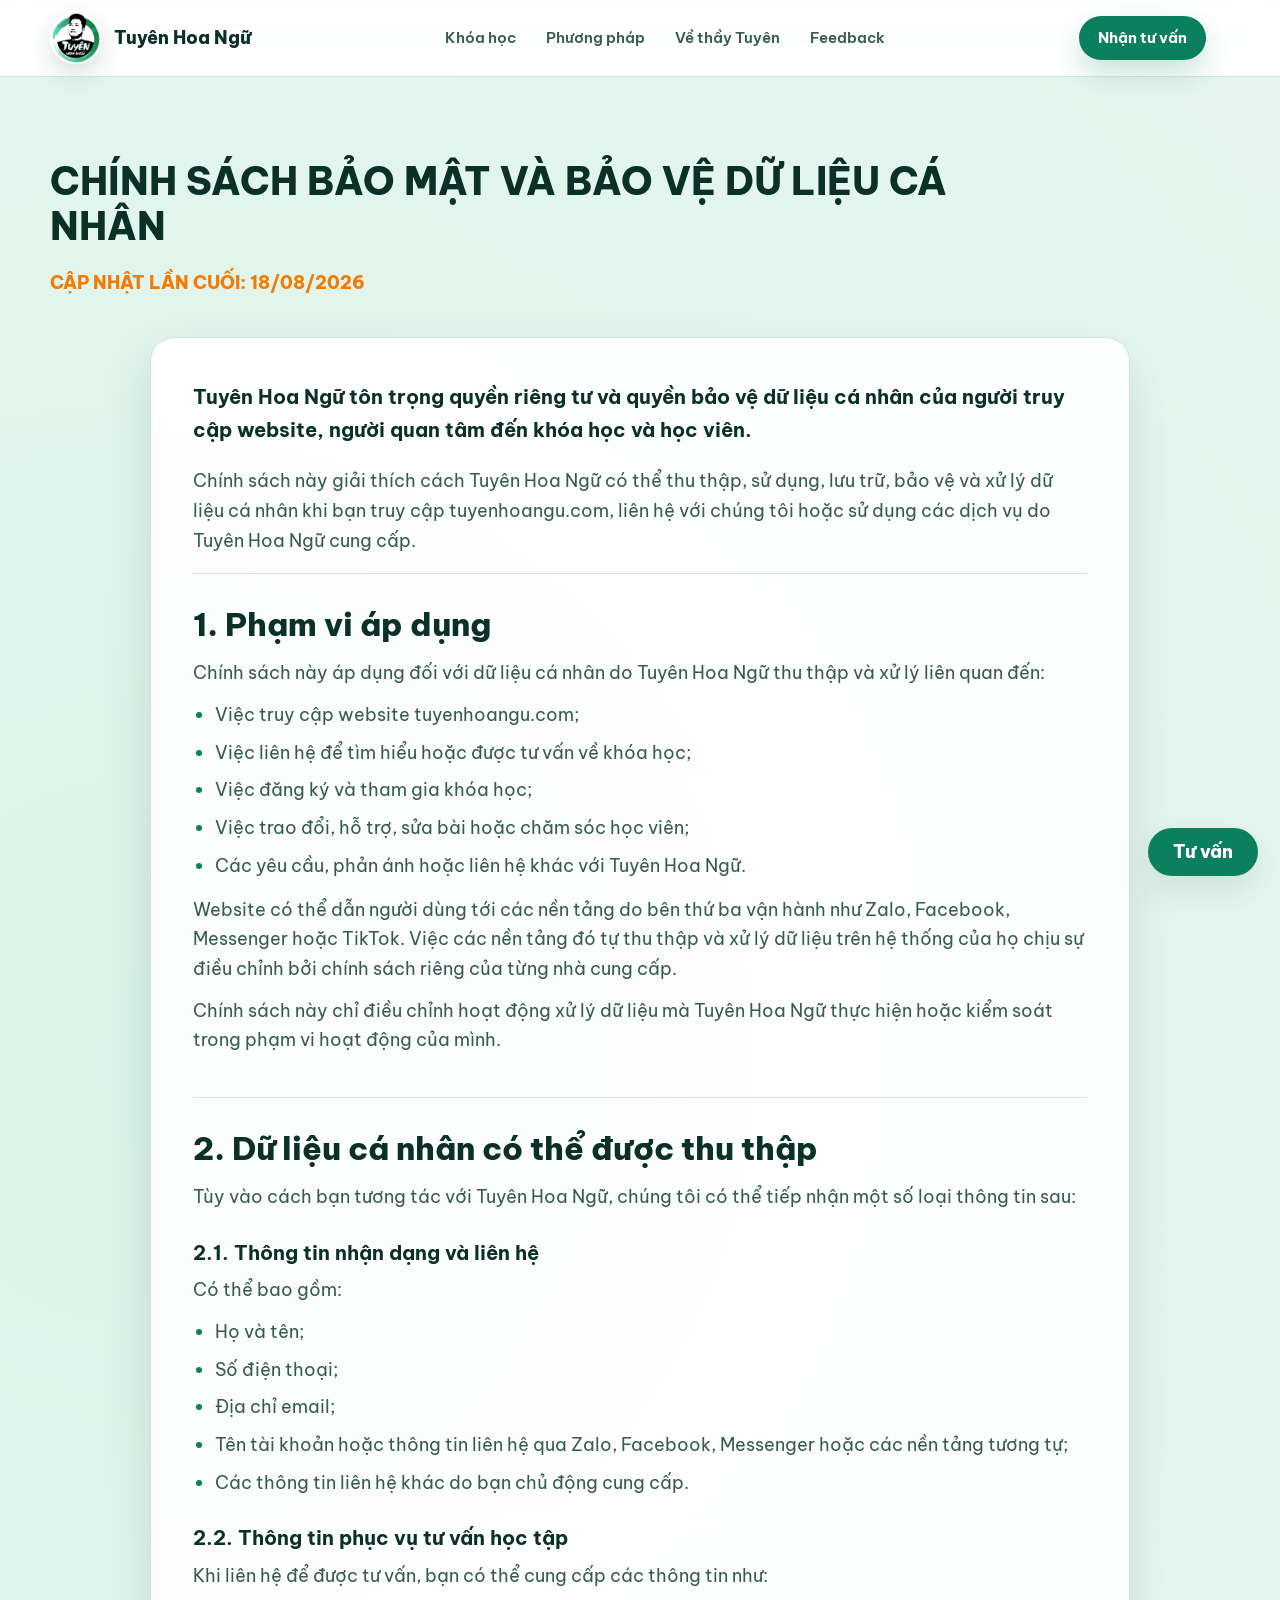
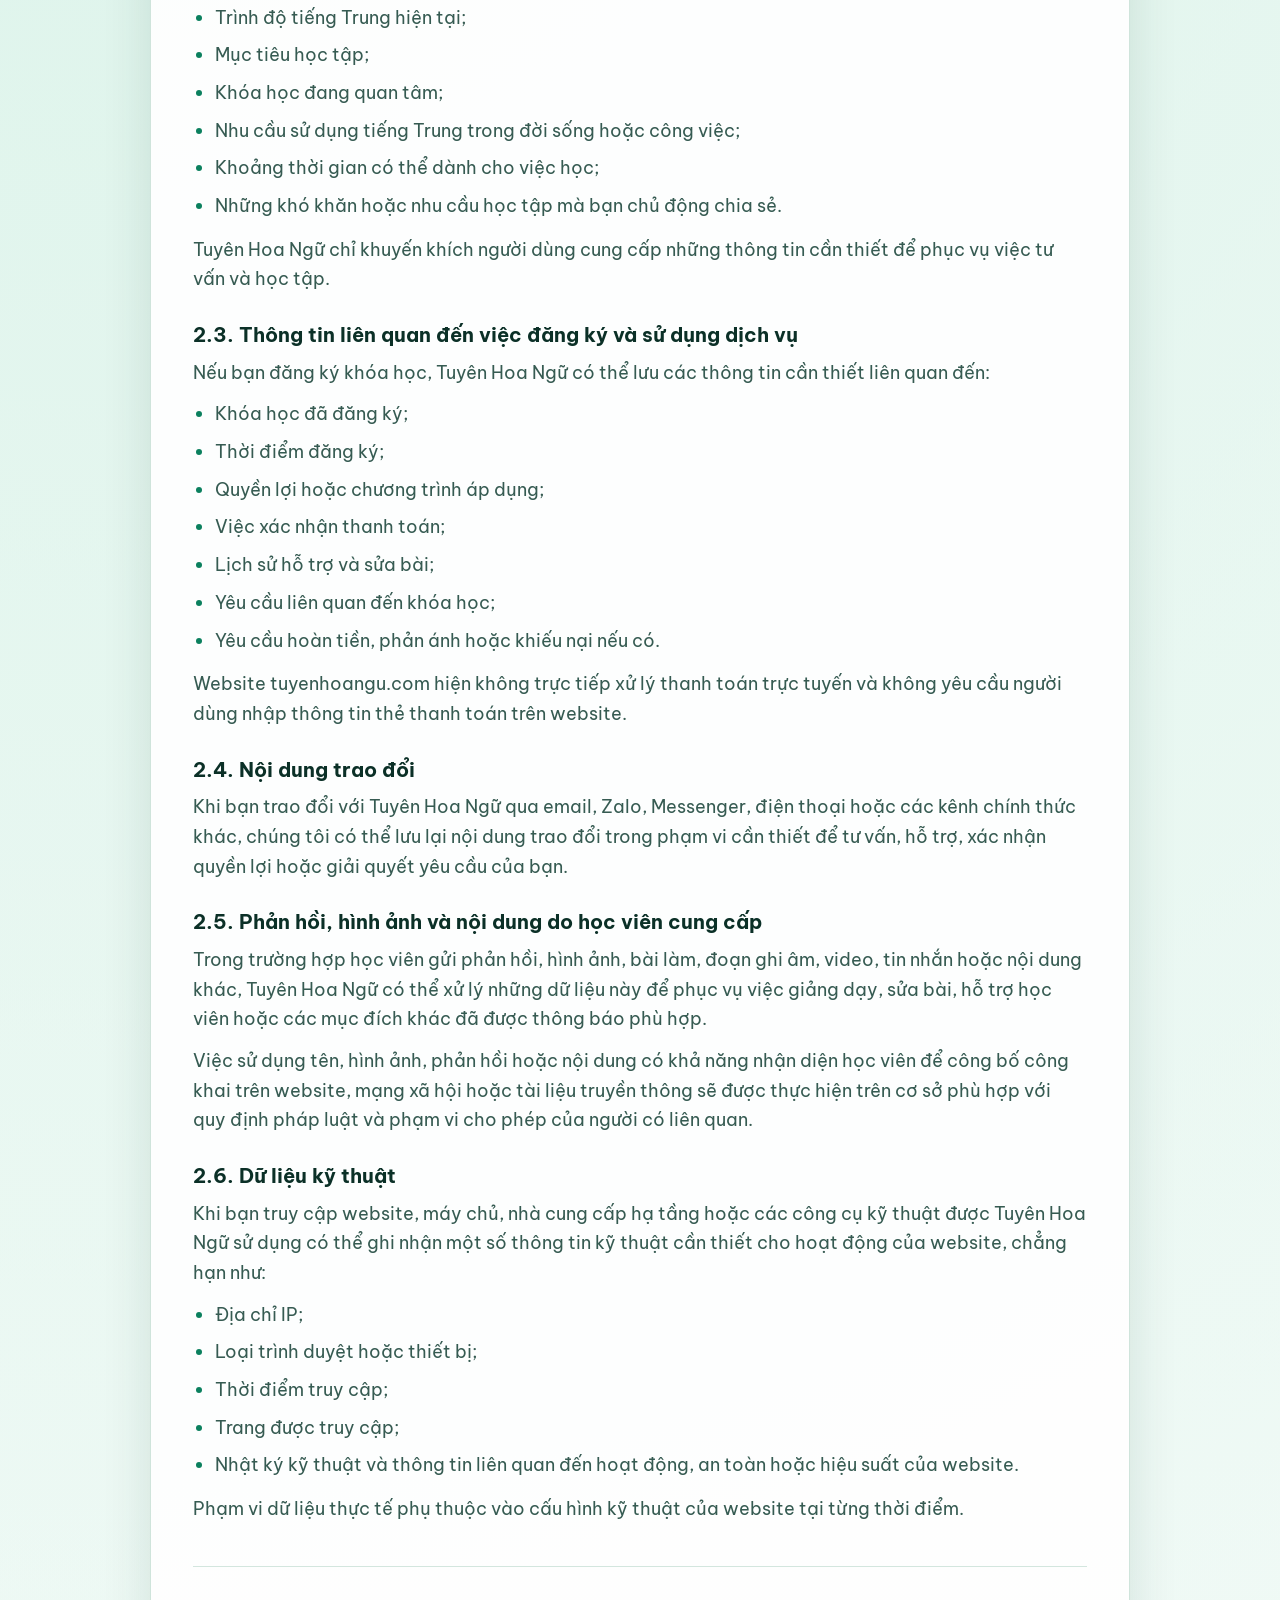
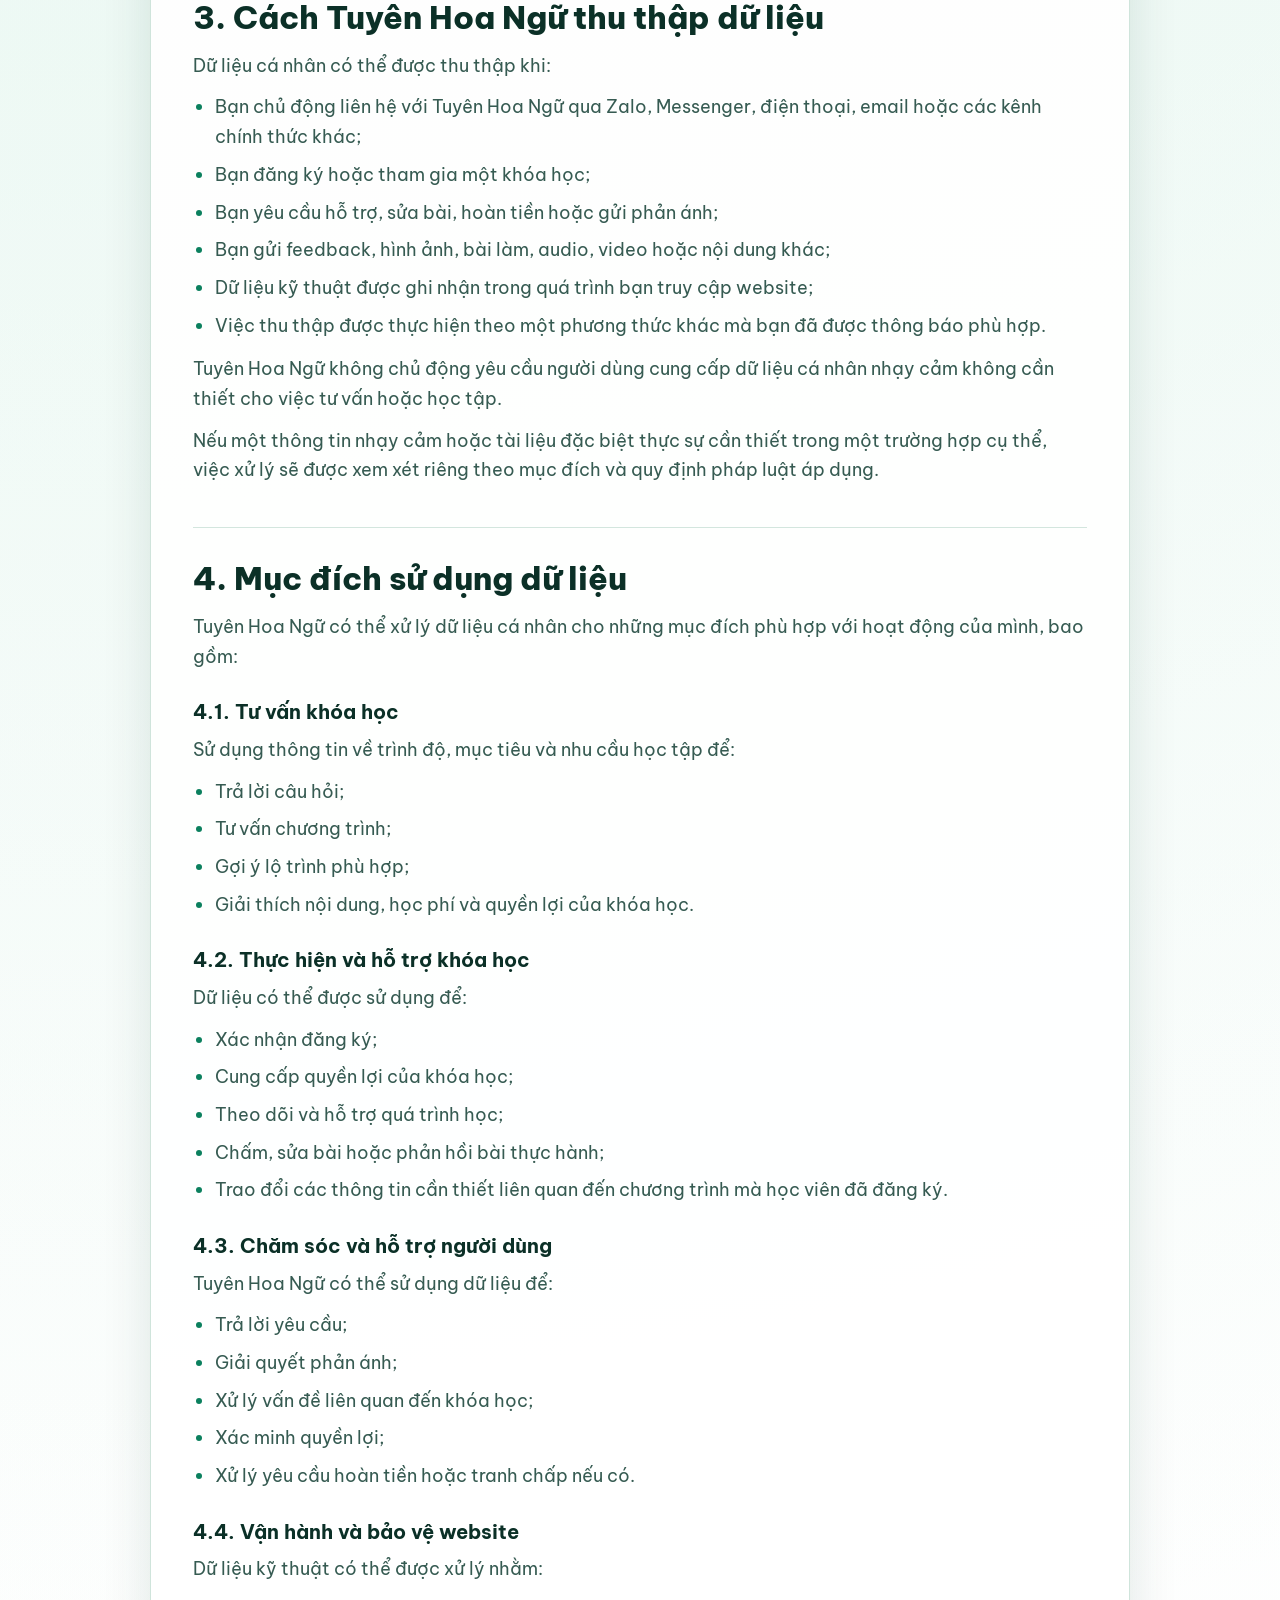
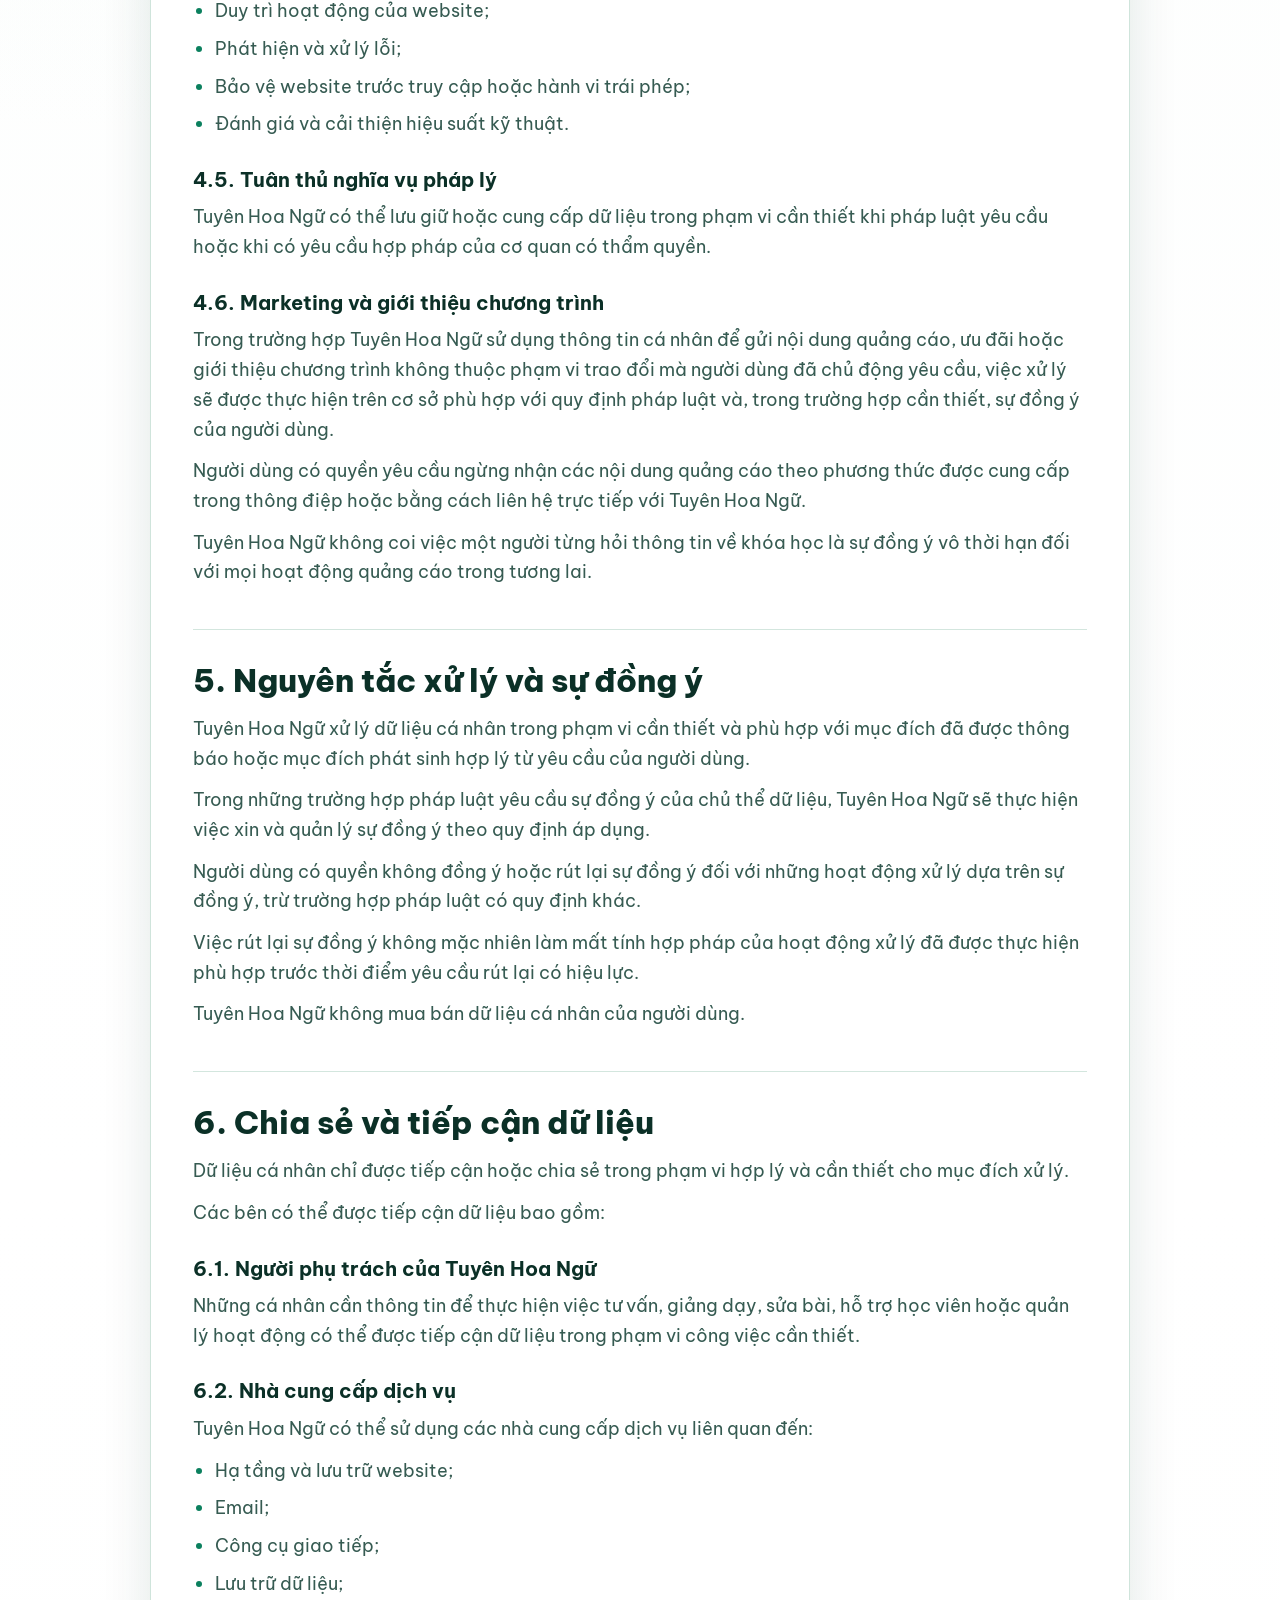
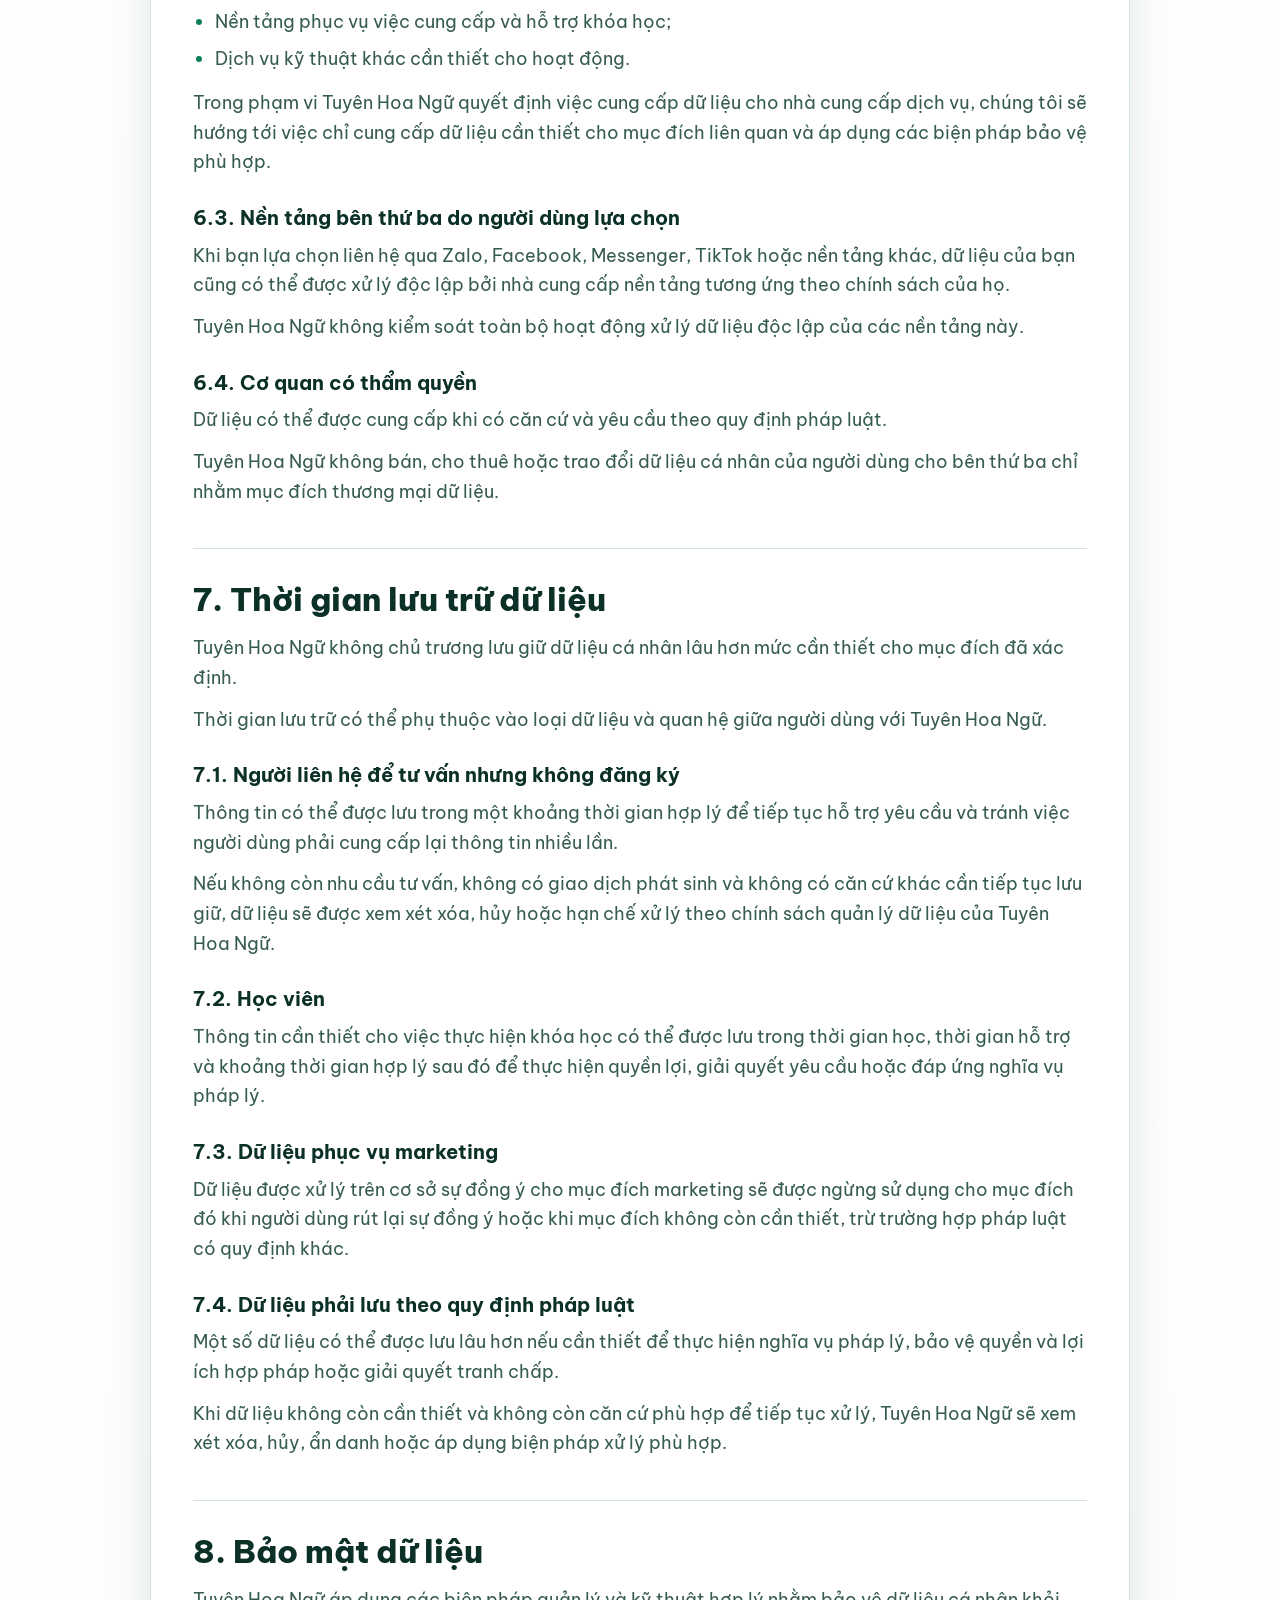
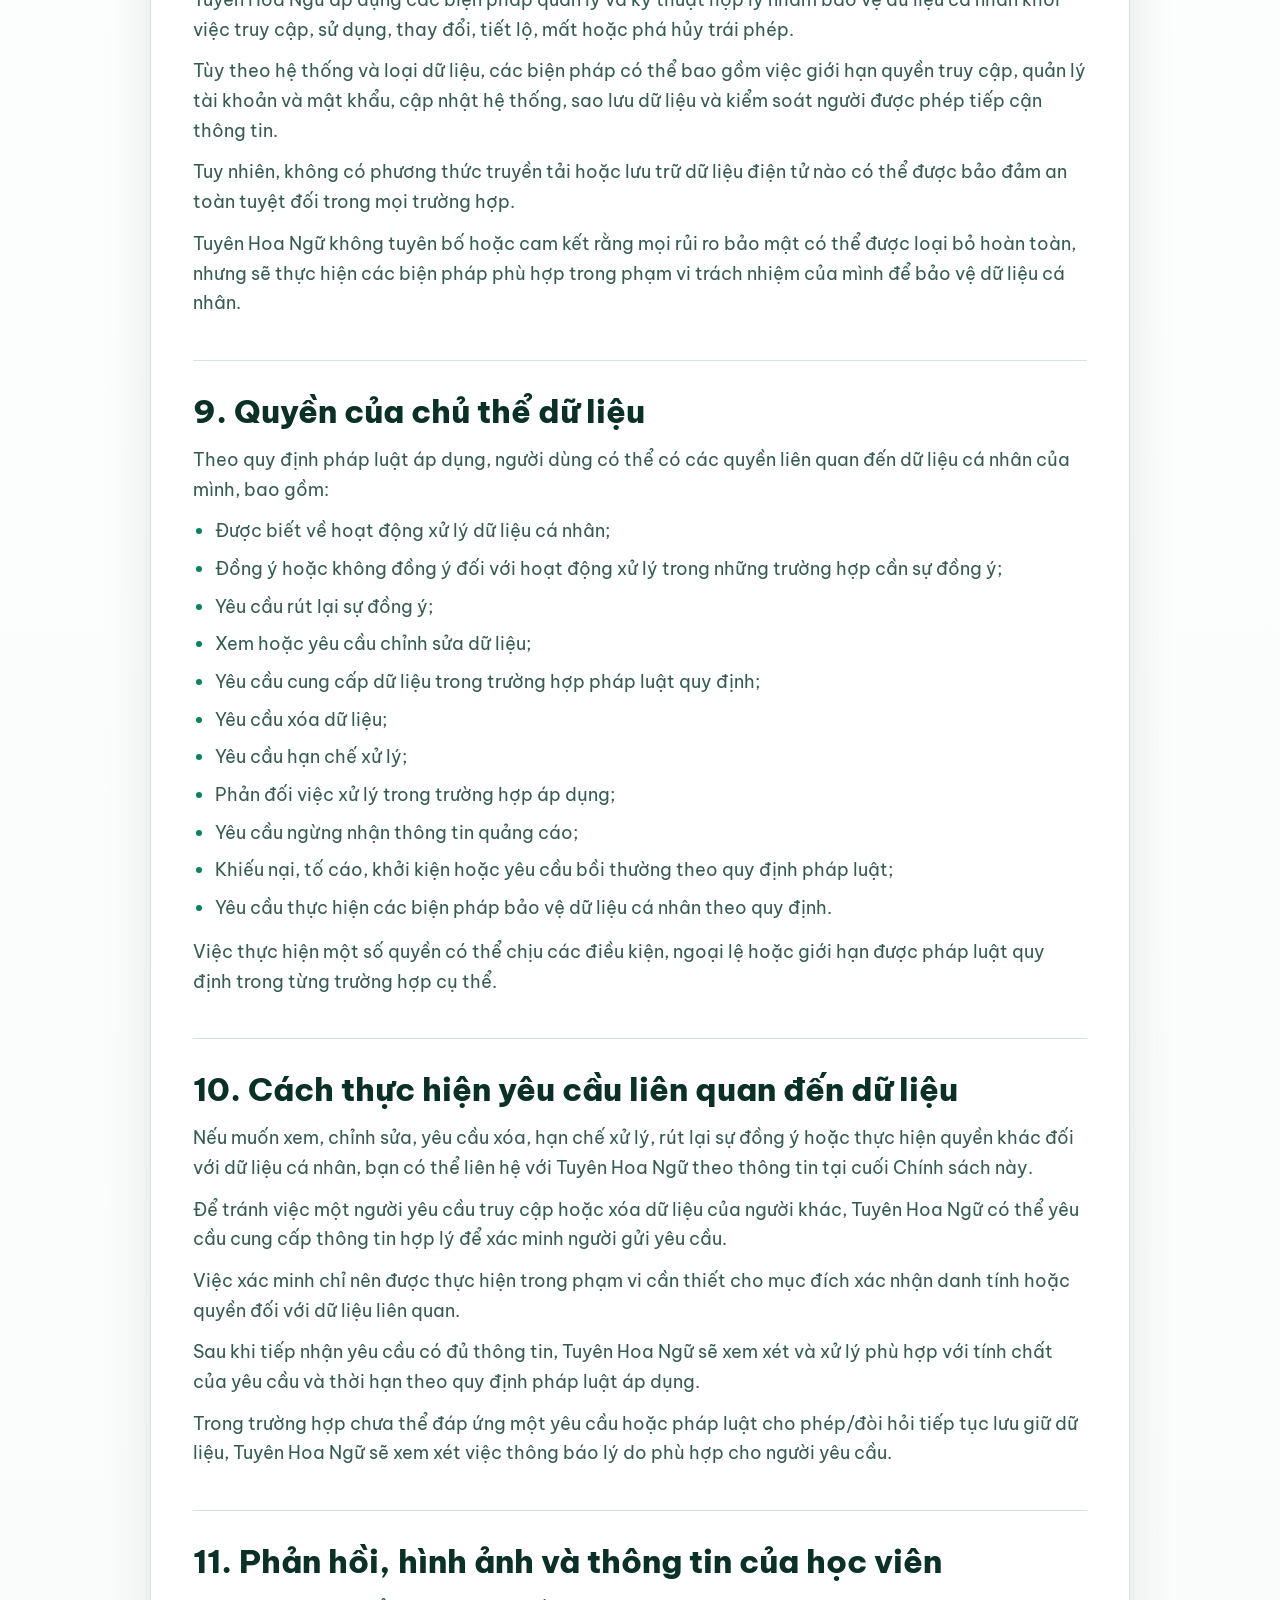
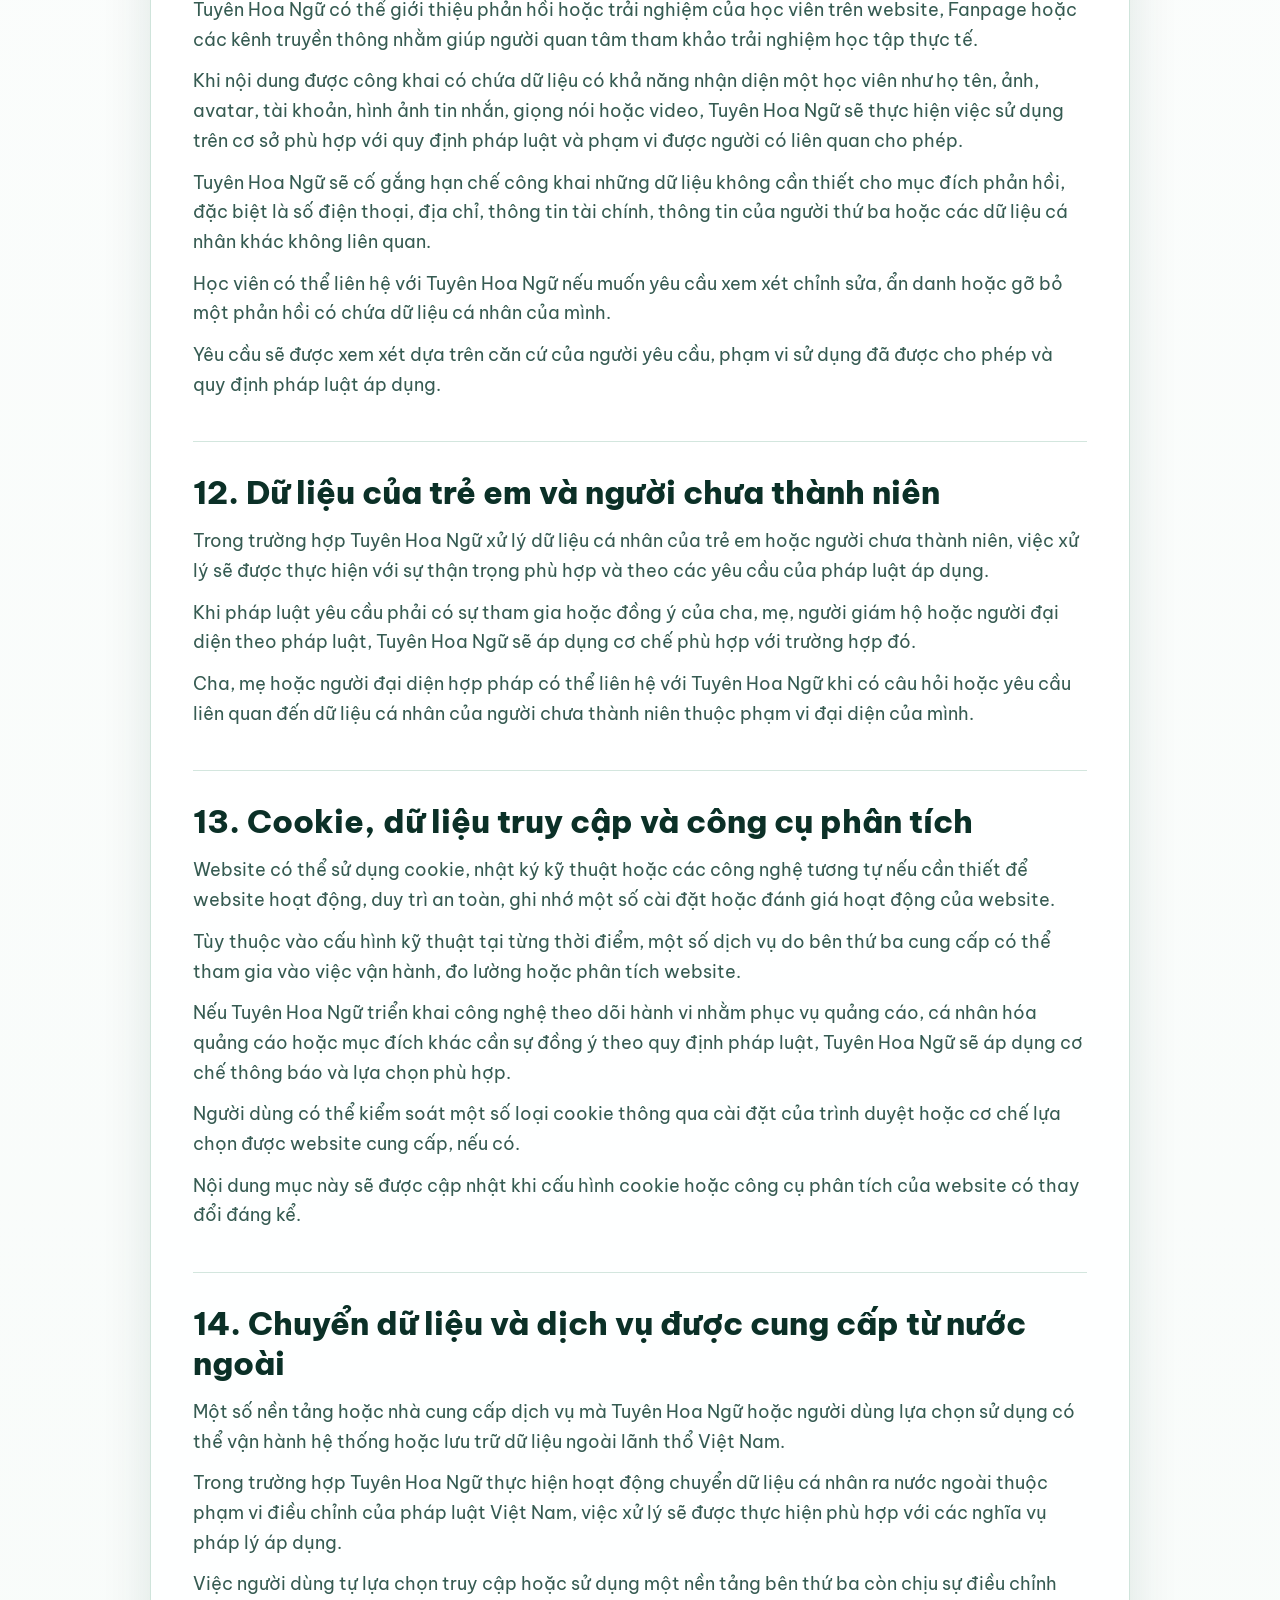
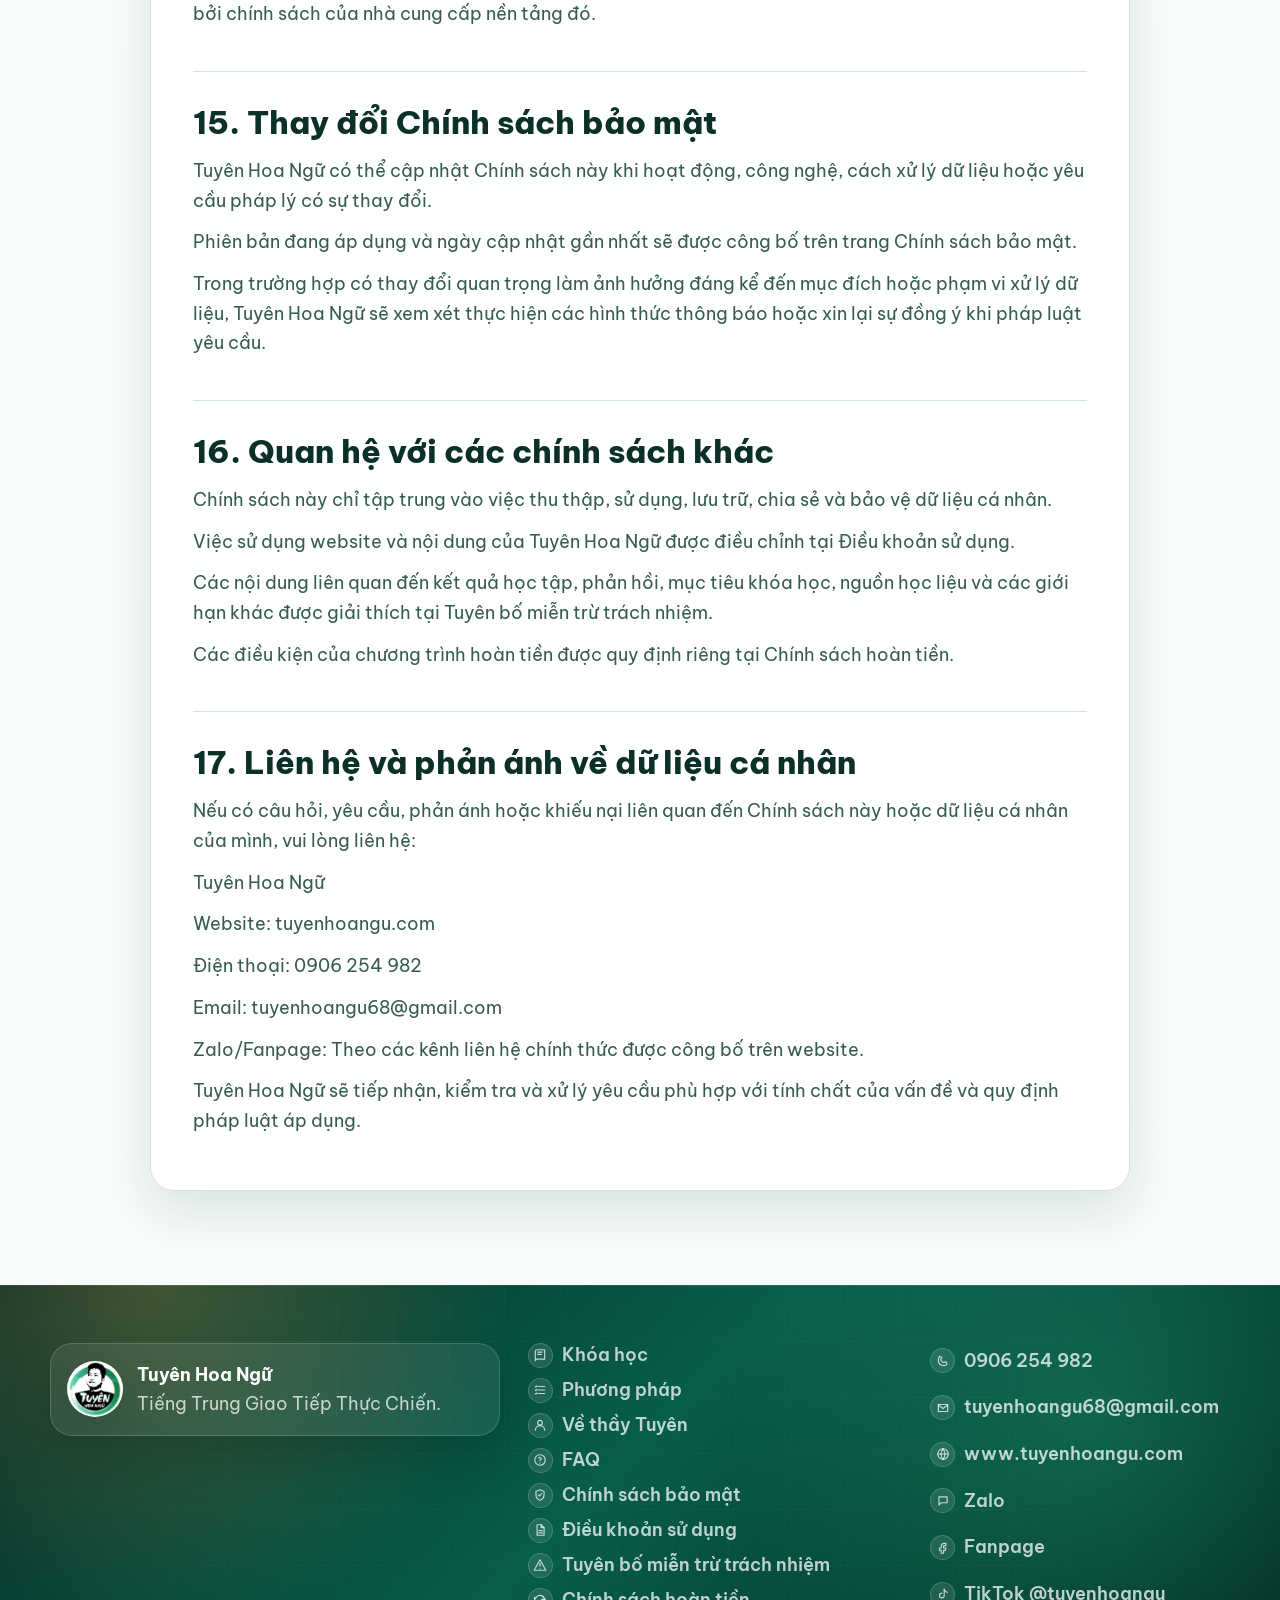
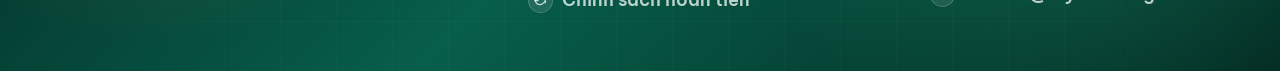
==== commit c8d7fa40: "Add refund policy page" ====
--- a/chinh-sach-bao-mat/index.html
+++ b/chinh-sach-bao-mat/index.html
@@ -21,7 +21,7 @@
       href="https://fonts.googleapis.com/css2?family=Be+Vietnam+Pro:wght@400;500;600;700;800&display=swap"
       rel="stylesheet"
     />
-    <link rel="stylesheet" href="/styles.css?v=20260818-5" />
+    <link rel="stylesheet" href="/styles.css?v=20260818-6" />
   </head>
   <body class="legal-page">
     <header class="site-header">
--- a/styles.css
+++ b/styles.css
@@ -2433,15 +2433,15 @@
 }
 
 .legal-hero {
-  padding: clamp(58px, 9vw, 108px) 0 clamp(22px, 4vw, 40px);
+  padding: clamp(48px, 7vw, 82px) 0 clamp(22px, 4vw, 40px);
 }
 
 .legal-hero h1 {
-  max-width: 820px;
-  margin: 0 0 14px;
+  max-width: 980px;
+  margin: 0 0 18px;
   color: var(--color-heading);
-  font-size: clamp(2rem, 4vw, 3.8rem);
-  line-height: 1.12;
+  font-size: clamp(2rem, 3vw, 3.05rem);
+  line-height: 1.18;
   letter-spacing: 0;
 }
 
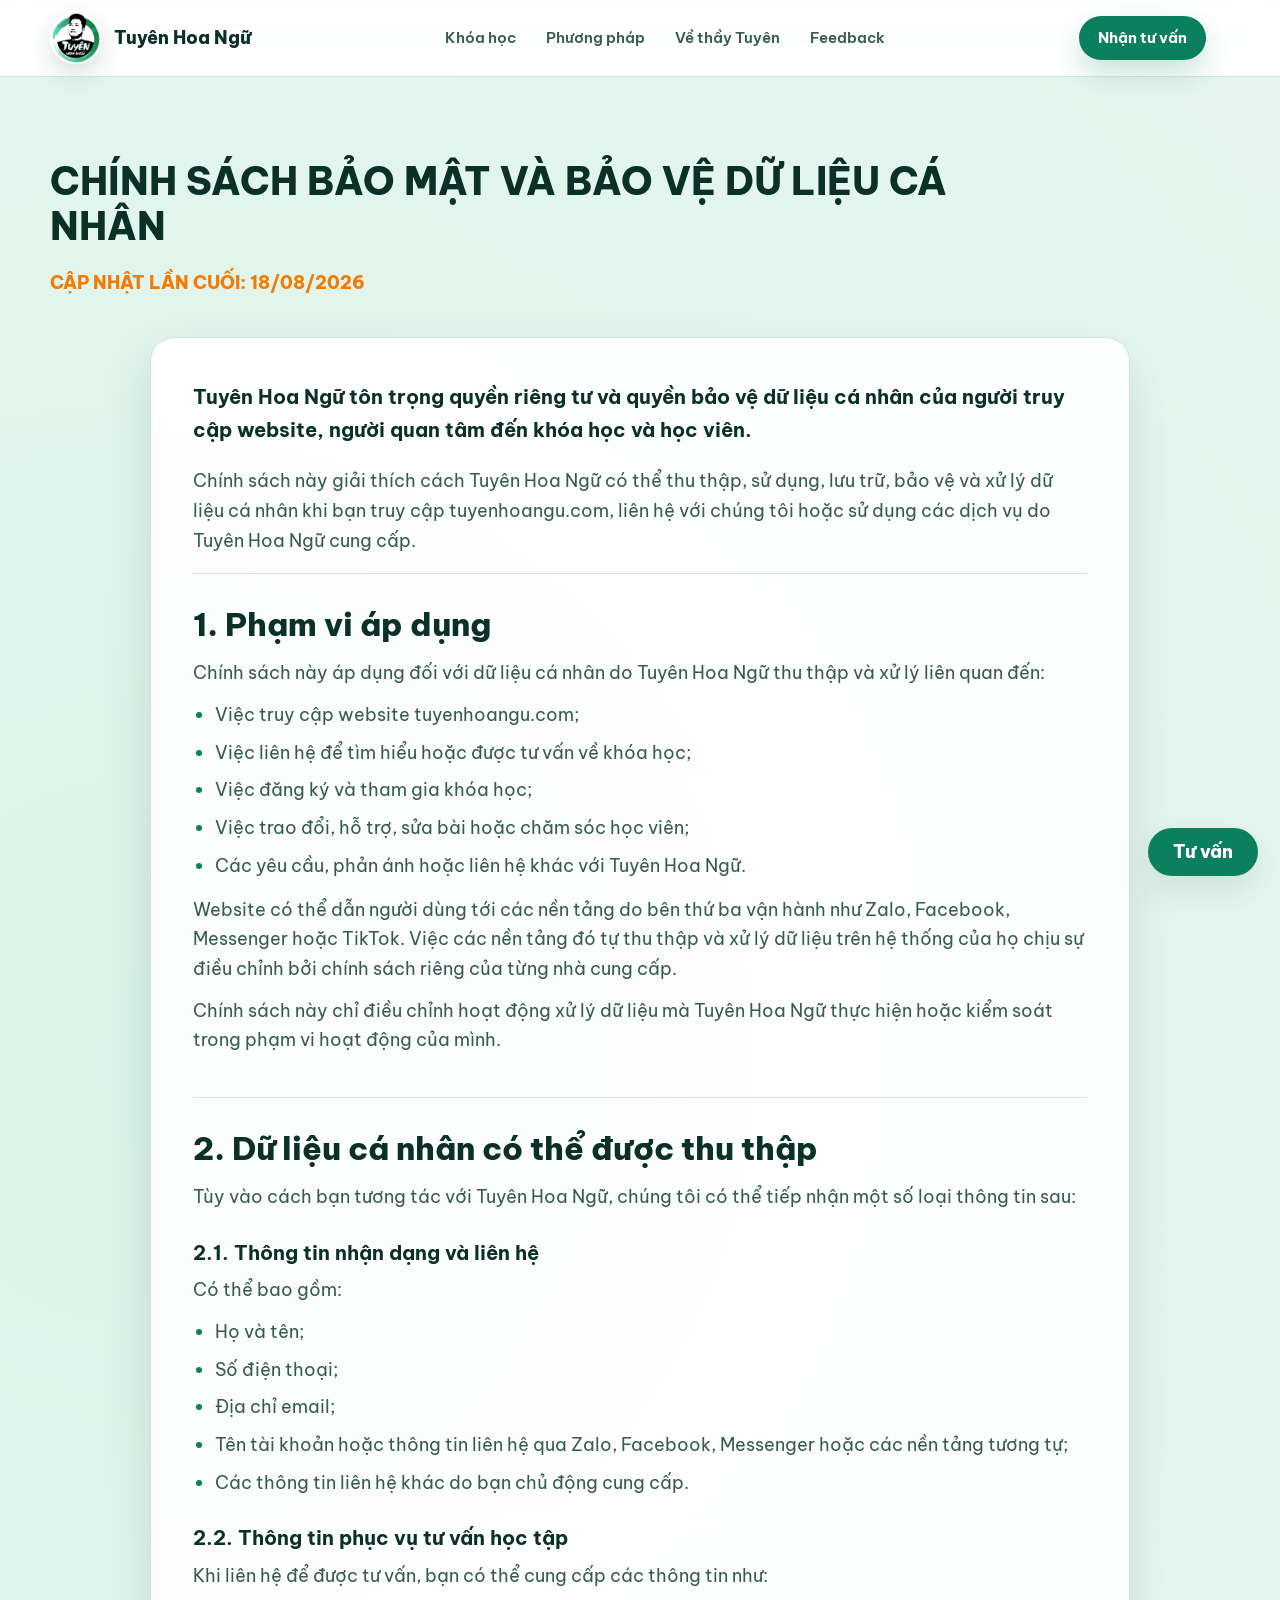
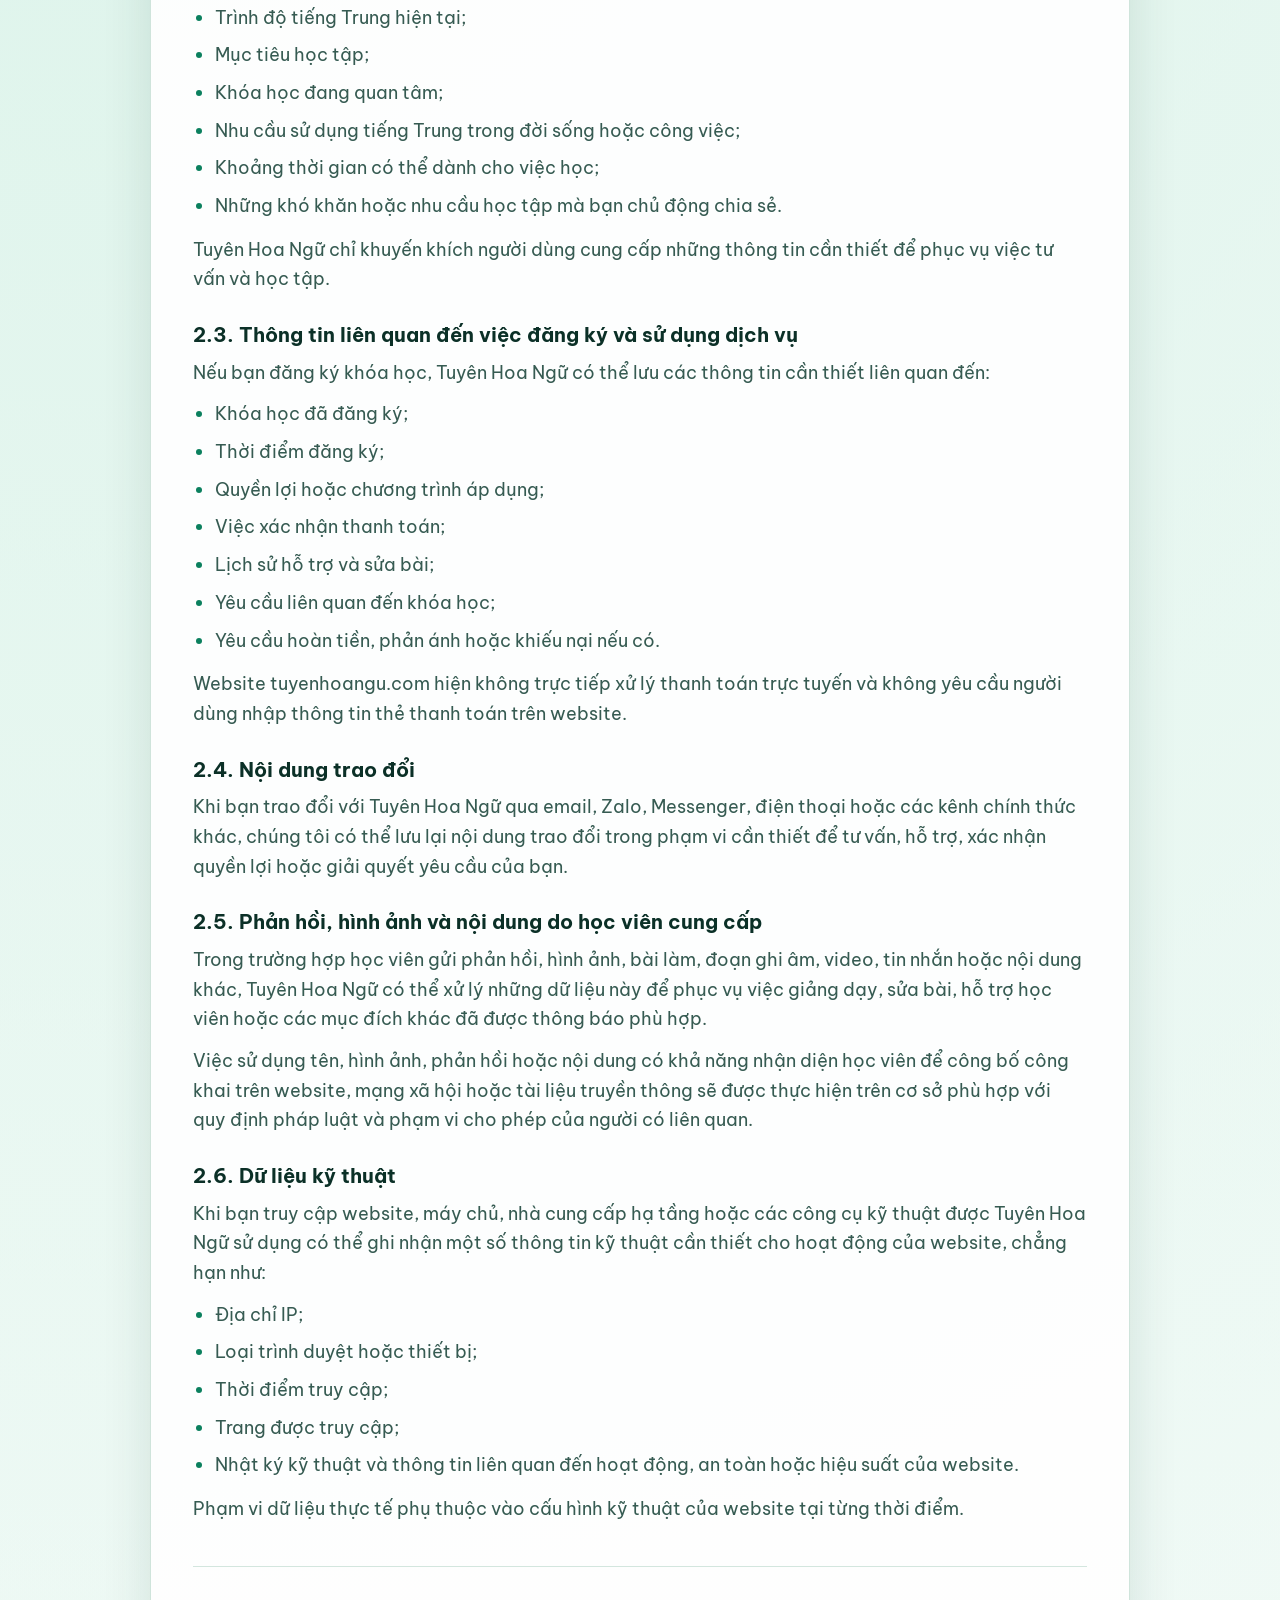
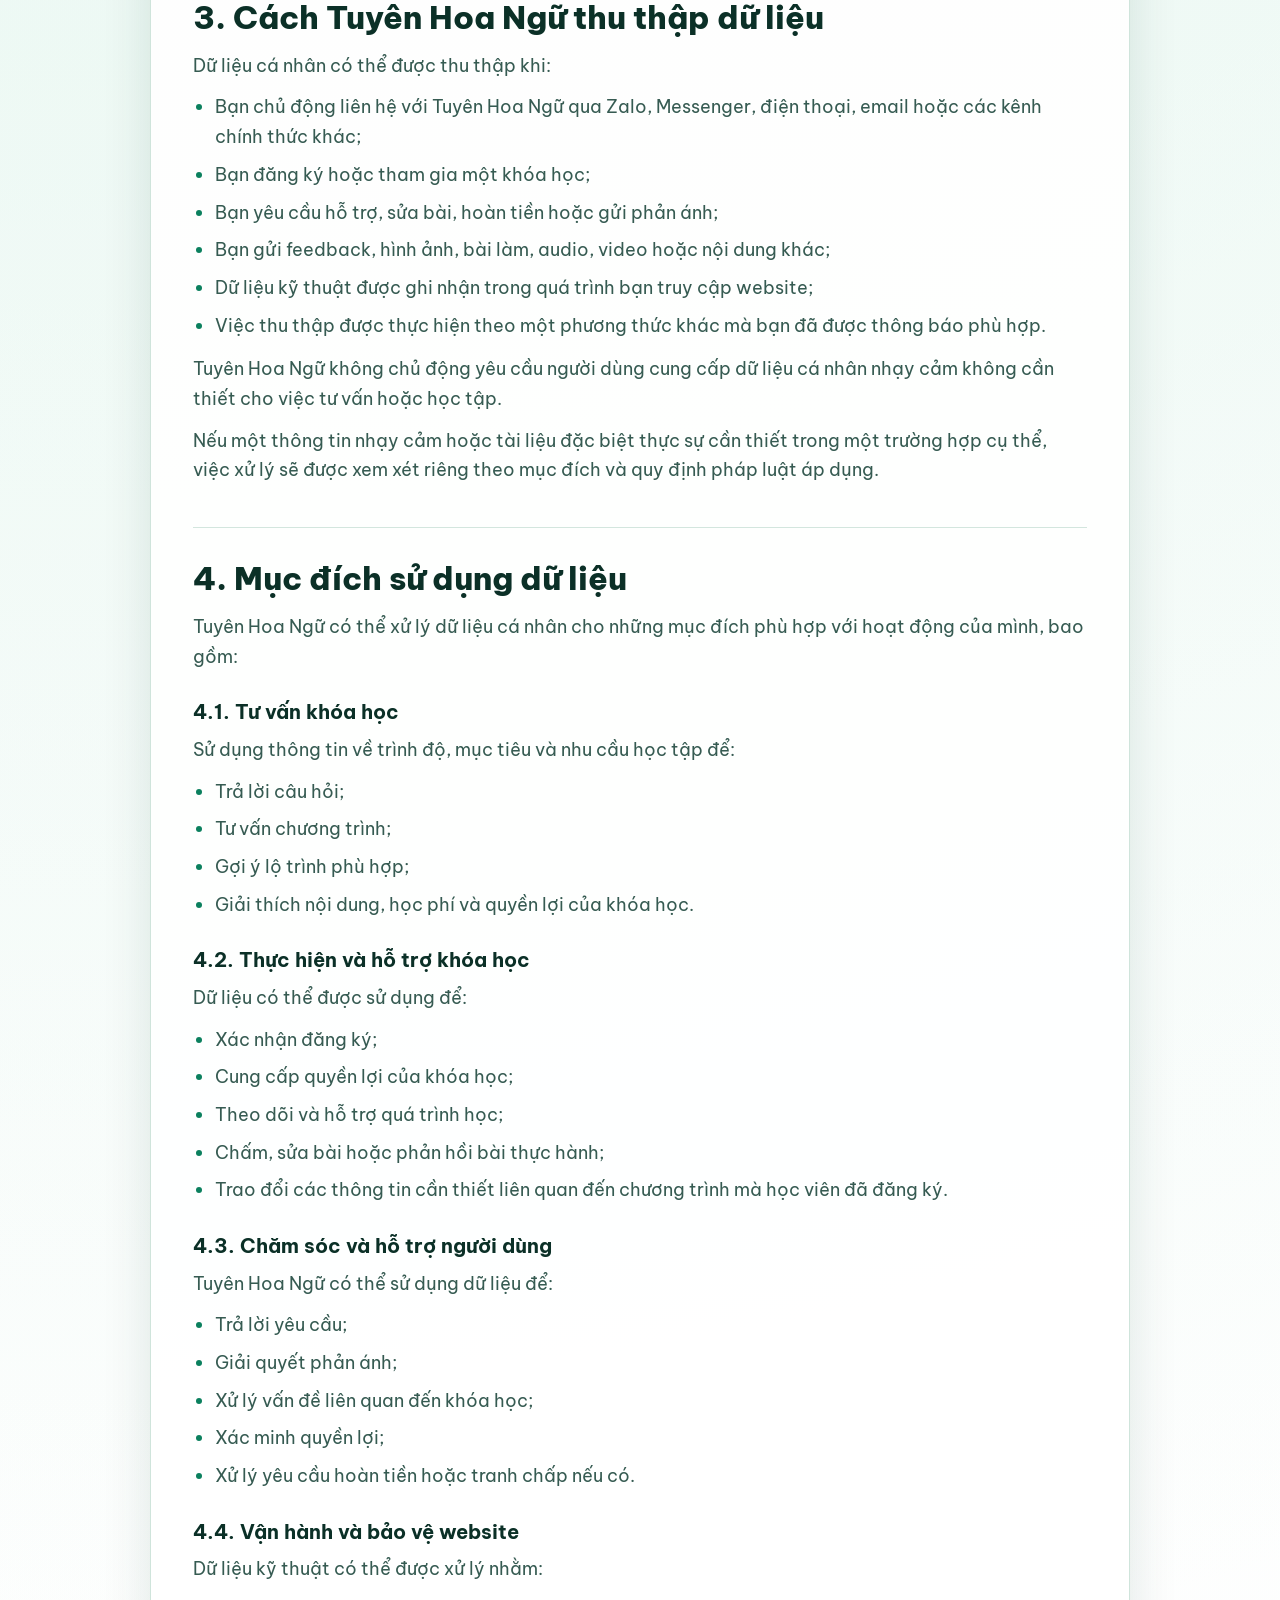
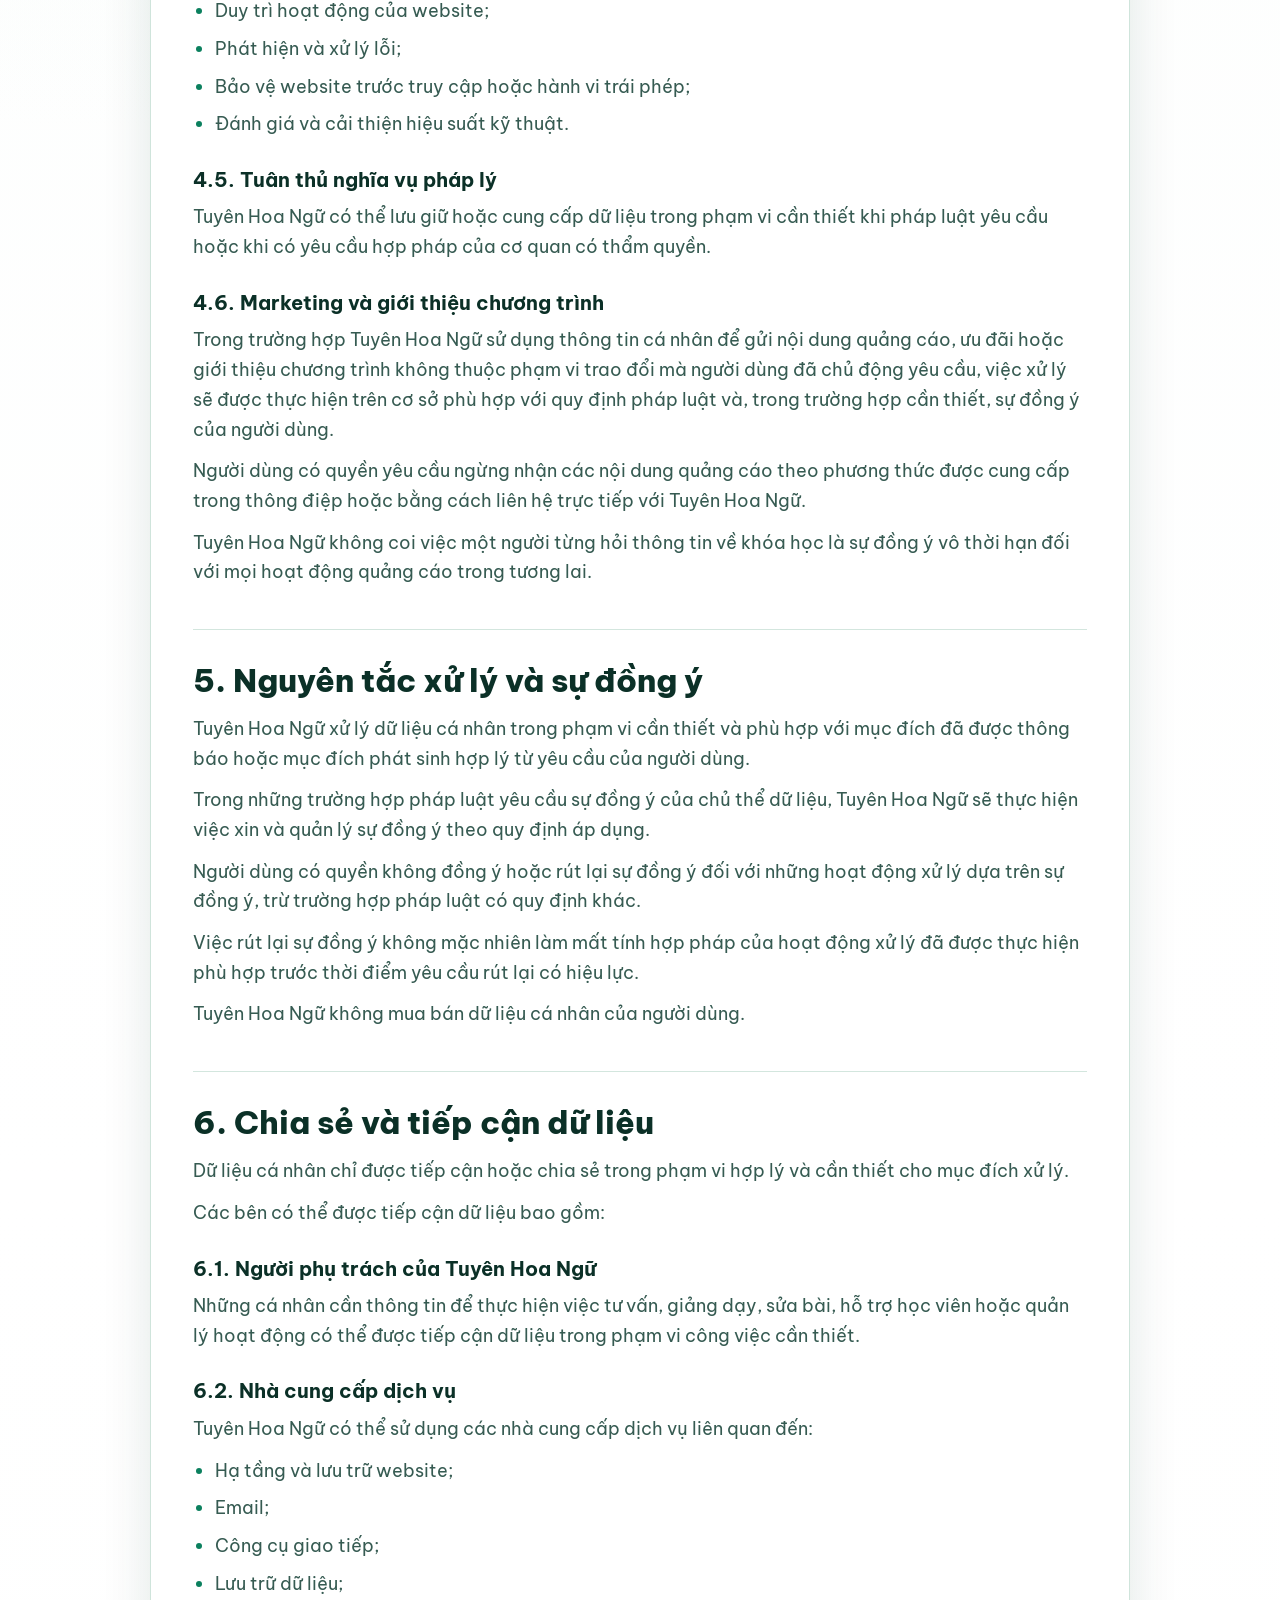
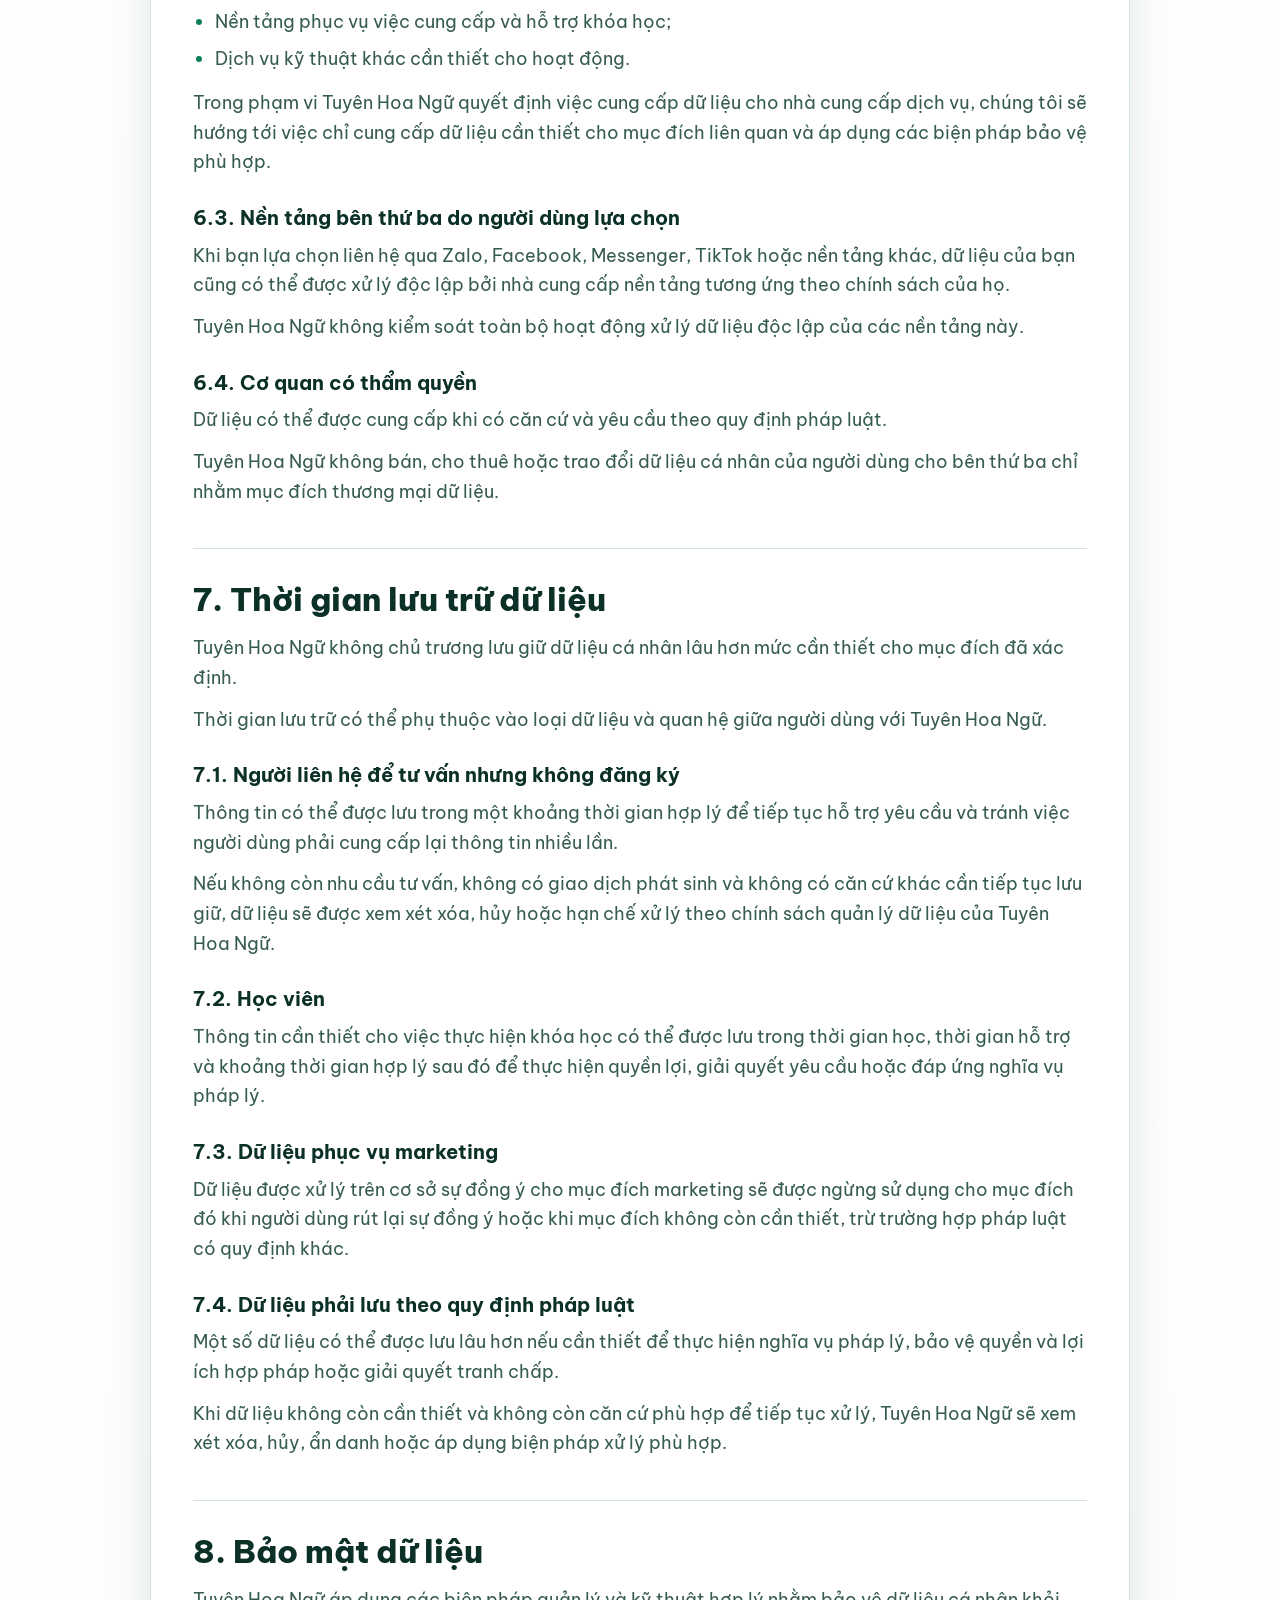
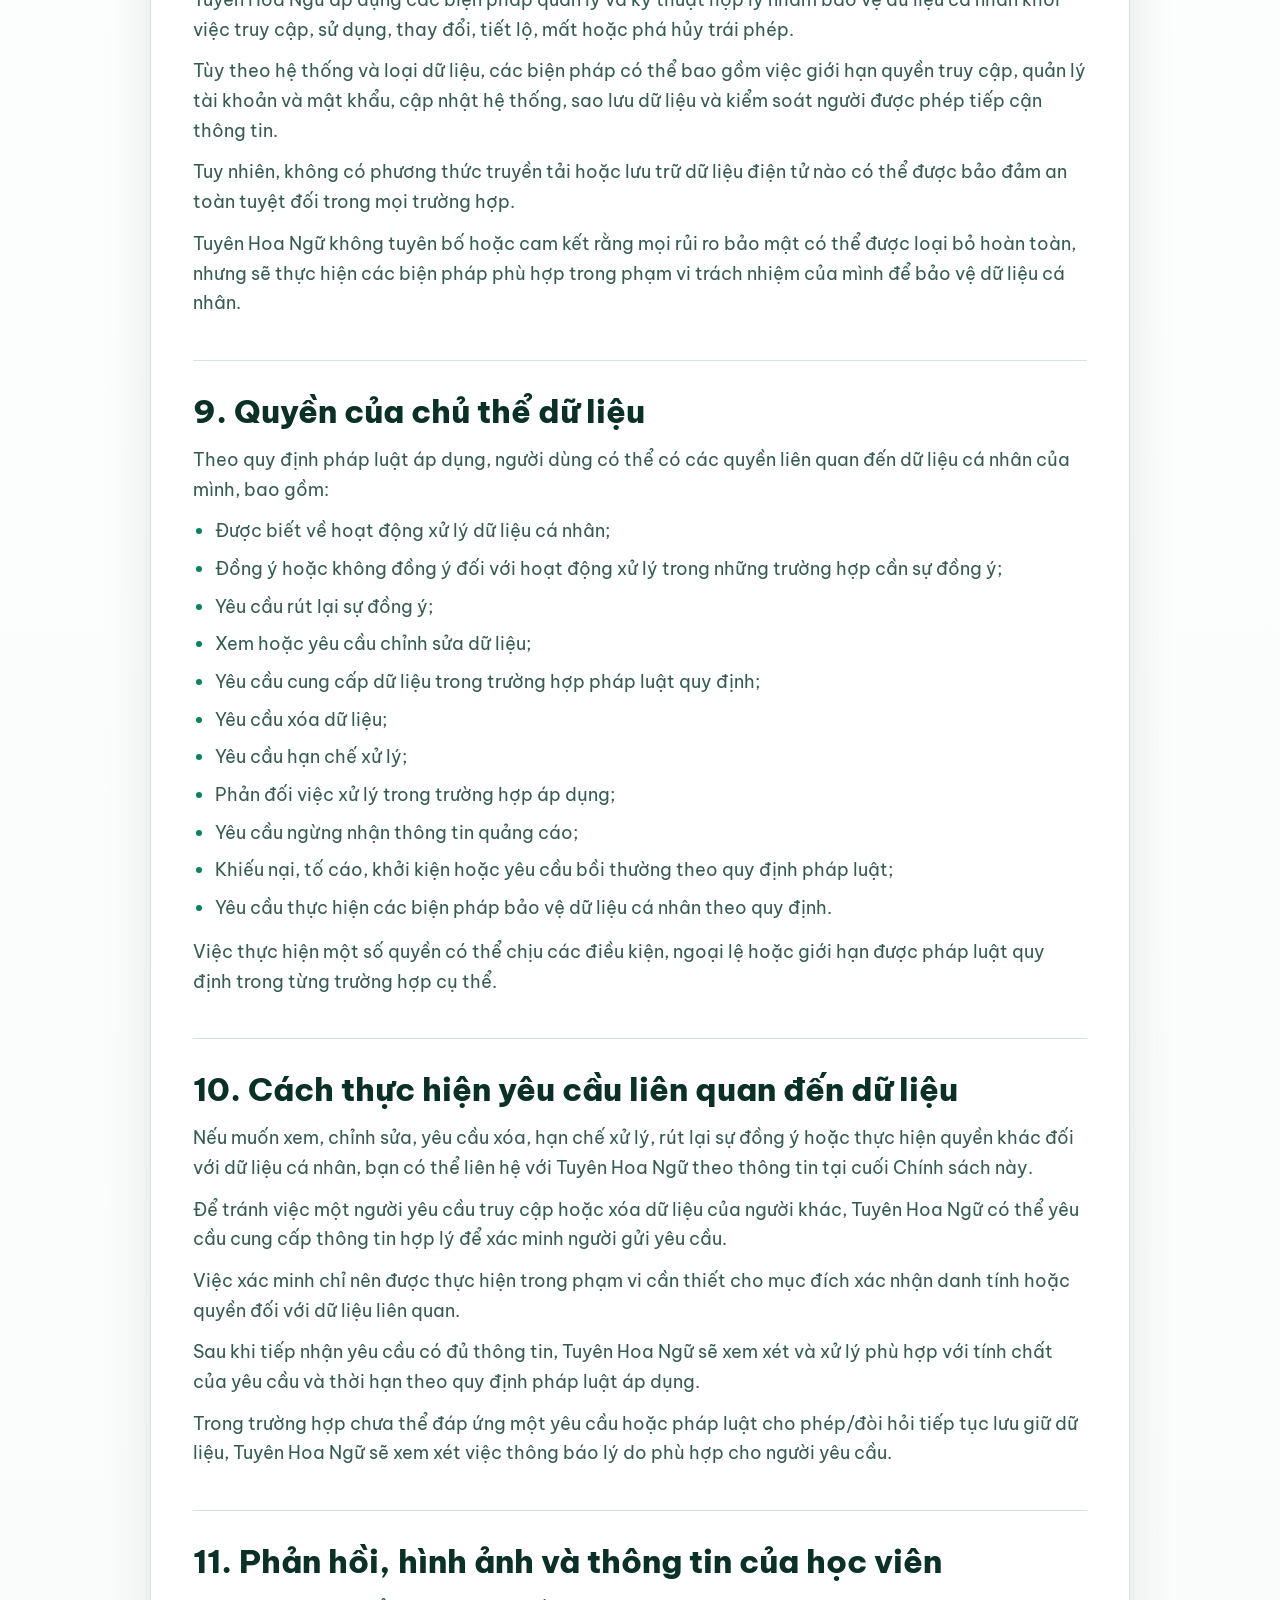
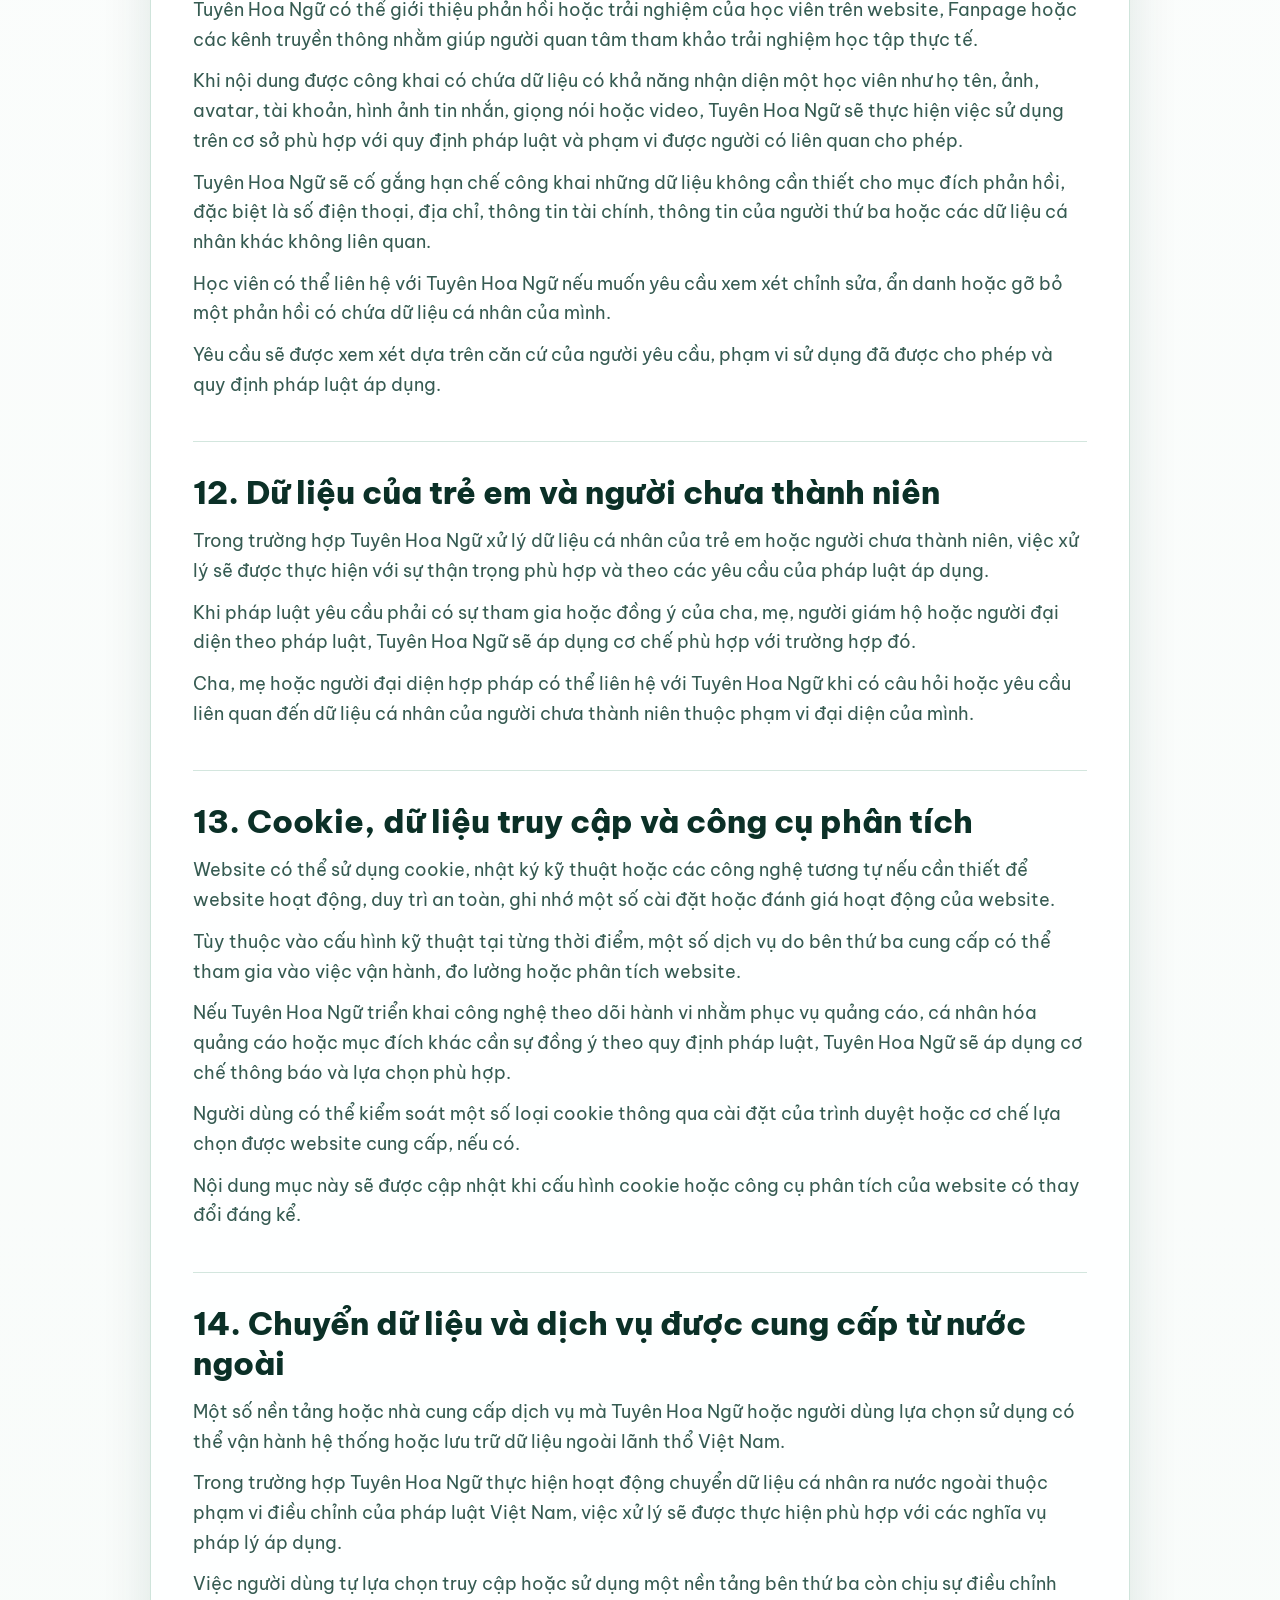
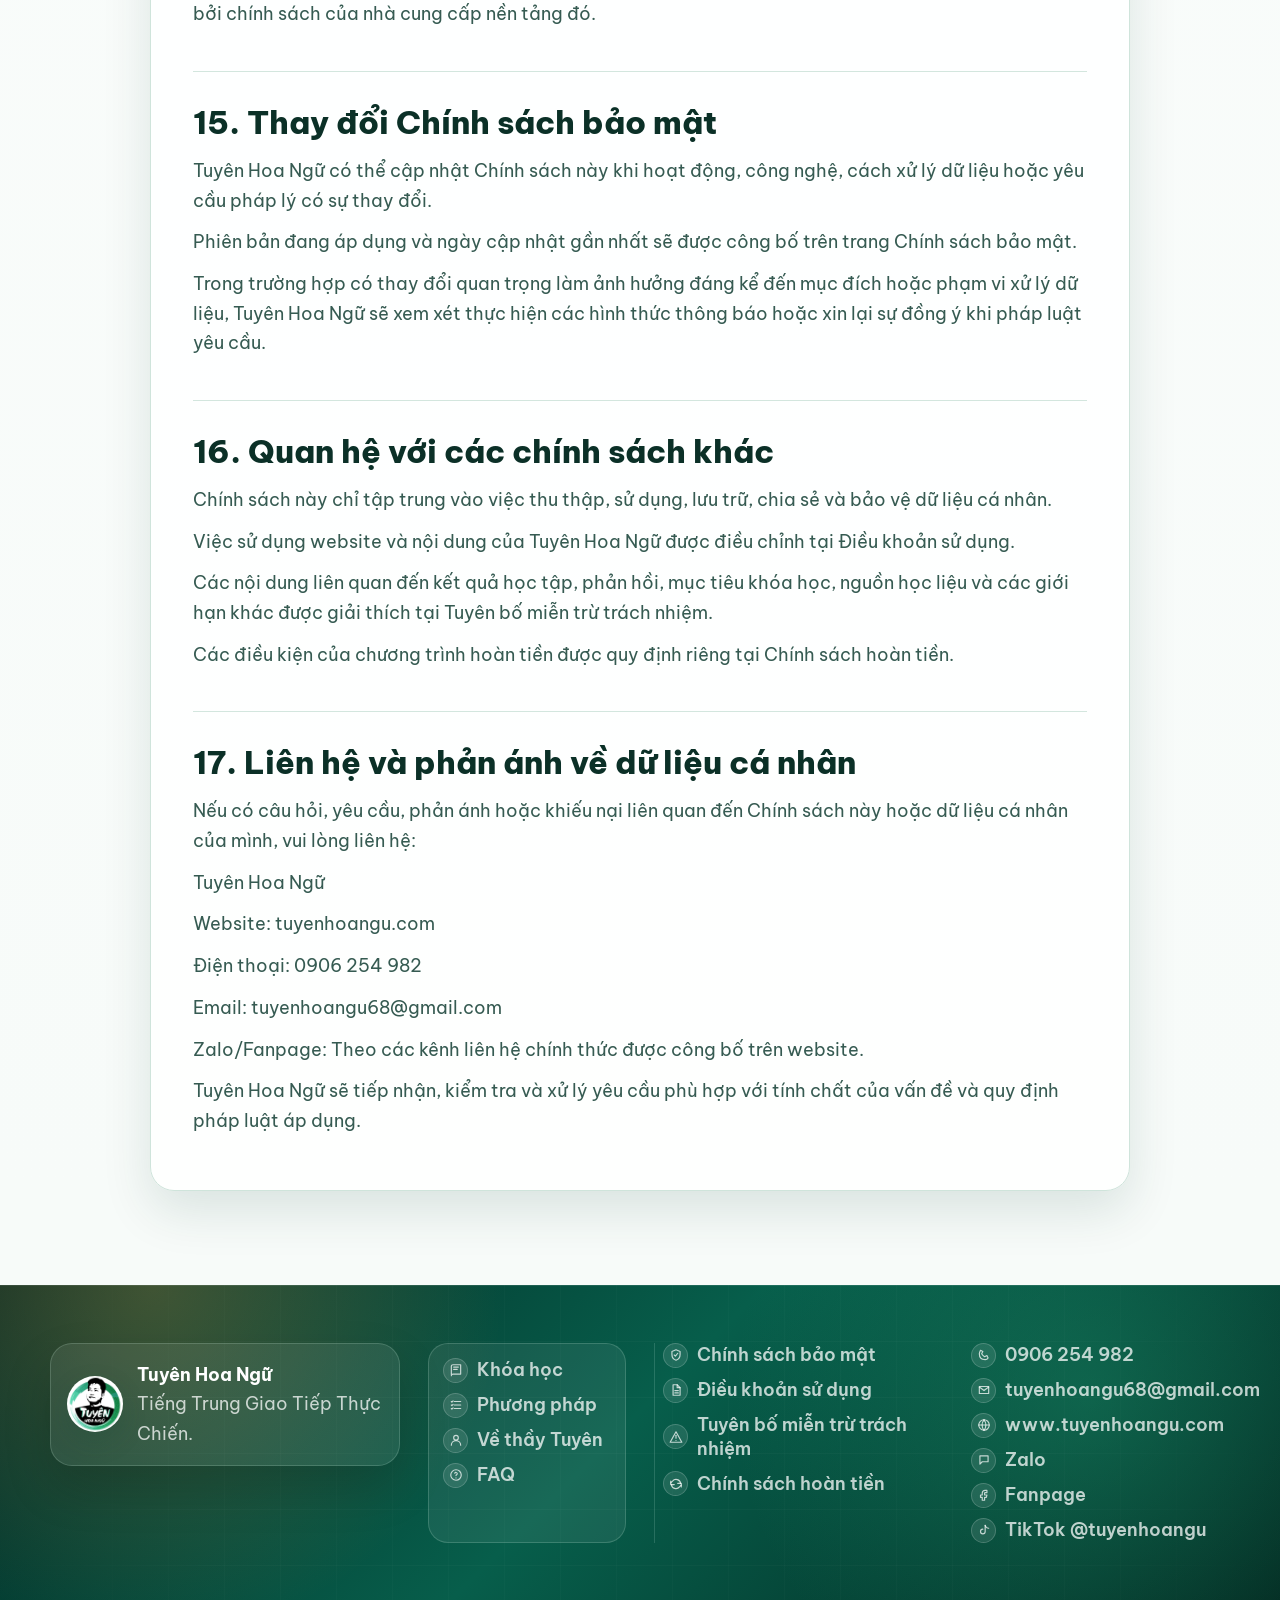
==== commit bb013869: "Separate footer link groups" ====
--- a/chinh-sach-bao-mat/index.html
+++ b/chinh-sach-bao-mat/index.html
@@ -21,7 +21,7 @@
       href="https://fonts.googleapis.com/css2?family=Be+Vietnam+Pro:wght@400;500;600;700;800&display=swap"
       rel="stylesheet"
     />
-    <link rel="stylesheet" href="/styles.css?v=20260818-6" />
+    <link rel="stylesheet" href="/styles.css?v=20260818-7" />
   </head>
   <body class="legal-page">
     <header class="site-header">
@@ -370,11 +370,13 @@
           <p>Tiếng Trung Giao Tiếp Thực Chiến.</p>
         </div>
       </div>
-      <nav aria-label="Liên kết cuối trang">
+      <nav class="footer-link-group footer-main-links" aria-label="Liên kết nội dung">
         <a href="/#courses"><span class="footer-link-icon" aria-hidden="true"><svg viewBox="0 0 24 24"><path d="M4 19.5V5.8A2.8 2.8 0 0 1 6.8 3H20v16H6.8A2.8 2.8 0 0 0 4 21.8" /><path d="M8 7h8" /><path d="M8 11h6" /></svg></span><span>Khóa học</span></a>
         <a href="/#method"><span class="footer-link-icon" aria-hidden="true"><svg viewBox="0 0 24 24"><path d="M9 6h11" /><path d="M9 12h11" /><path d="M9 18h11" /><path d="M4 6l1 1 2-2" /><path d="M4 12l1 1 2-2" /><path d="M4 18l1 1 2-2" /></svg></span><span>Phương pháp</span></a>
         <a href="/#teacher"><span class="footer-link-icon" aria-hidden="true"><svg viewBox="0 0 24 24"><path d="M12 12a4 4 0 1 0 0-8 4 4 0 0 0 0 8z" /><path d="M4 21a8 8 0 0 1 16 0" /></svg></span><span>Về thầy Tuyên</span></a>
         <a href="/#faq"><span class="footer-link-icon" aria-hidden="true"><svg viewBox="0 0 24 24"><path d="M12 21a9 9 0 1 0 0-18 9 9 0 0 0 0 18z" /><path d="M9.8 9a2.3 2.3 0 0 1 4.4 1c0 1.6-2.2 1.7-2.2 3" /><path d="M12 17h.01" /></svg></span><span>FAQ</span></a>
+      </nav>
+      <nav class="footer-link-group footer-legal-links" aria-label="Liên kết pháp lý">
         <a href="/chinh-sach-bao-mat"><span class="footer-link-icon" aria-hidden="true"><svg viewBox="0 0 24 24"><path d="M12 3l7 3v5c0 4.7-2.8 8.4-7 10-4.2-1.6-7-5.3-7-10V6l7-3z" /><path d="M9 12l2 2 4-5" /></svg></span><span>Chính sách bảo mật</span></a>
         <a href="/dieu-khoan-su-dung"><span class="footer-link-icon" aria-hidden="true"><svg viewBox="0 0 24 24"><path d="M7 3h7l5 5v13H7z" /><path d="M14 3v5h5" /><path d="M10 13h6" /><path d="M10 17h6" /></svg></span><span>Điều khoản sử dụng</span></a>
         <a href="/mien-tru-trach-nhiem"><span class="footer-link-icon" aria-hidden="true"><svg viewBox="0 0 24 24"><path d="M12 3l10 18H2L12 3z" /><path d="M12 9v5" /><path d="M12 18h.01" /></svg></span><span>Tuyên bố miễn trừ trách nhiệm</span></a>
--- a/styles.css
+++ b/styles.css
@@ -2529,7 +2529,7 @@
 .site-footer {
   position: relative;
   display: grid;
-  grid-template-columns: minmax(240px, 1.2fr) 1fr minmax(180px, 0.8fr);
+  grid-template-columns: minmax(260px, 1.15fr) minmax(170px, 0.65fr) minmax(260px, 0.95fr) minmax(220px, 0.85fr);
   gap: 28px;
   margin-top: 0;
   padding: clamp(38px, 5vw, 58px) max(20px, calc((100vw - var(--container)) / 2));
@@ -2583,10 +2583,23 @@
   color: rgba(255, 255, 255, 0.74);
 }
 
-.site-footer nav,
+.footer-link-group,
 .footer-contact {
   display: grid;
+  align-content: start;
   gap: 10px;
+}
+
+.footer-main-links {
+  padding: 14px;
+  background: rgba(255, 255, 255, 0.07);
+  border: 1px solid rgba(214, 249, 234, 0.18);
+  border-radius: 20px;
+}
+
+.footer-legal-links {
+  padding-left: 8px;
+  border-left: 1px solid rgba(214, 249, 234, 0.16);
 }
 
 .site-footer a {
@@ -2663,6 +2676,14 @@
 }
 
 @media (max-width: 1120px) {
+  .site-footer {
+    grid-template-columns: minmax(0, 1fr) minmax(0, 1fr);
+  }
+
+  .footer-brand {
+    grid-column: 1 / -1;
+  }
+
   .site-header {
     grid-template-columns: auto 1fr auto;
   }
@@ -2998,6 +3019,13 @@
   .contact-option-grid,
   .site-footer {
     grid-template-columns: 1fr;
+  }
+
+  .footer-legal-links {
+    padding-top: 14px;
+    padding-left: 0;
+    border-top: 1px solid rgba(214, 249, 234, 0.16);
+    border-left: 0;
   }
 
   .course-subheadline {
